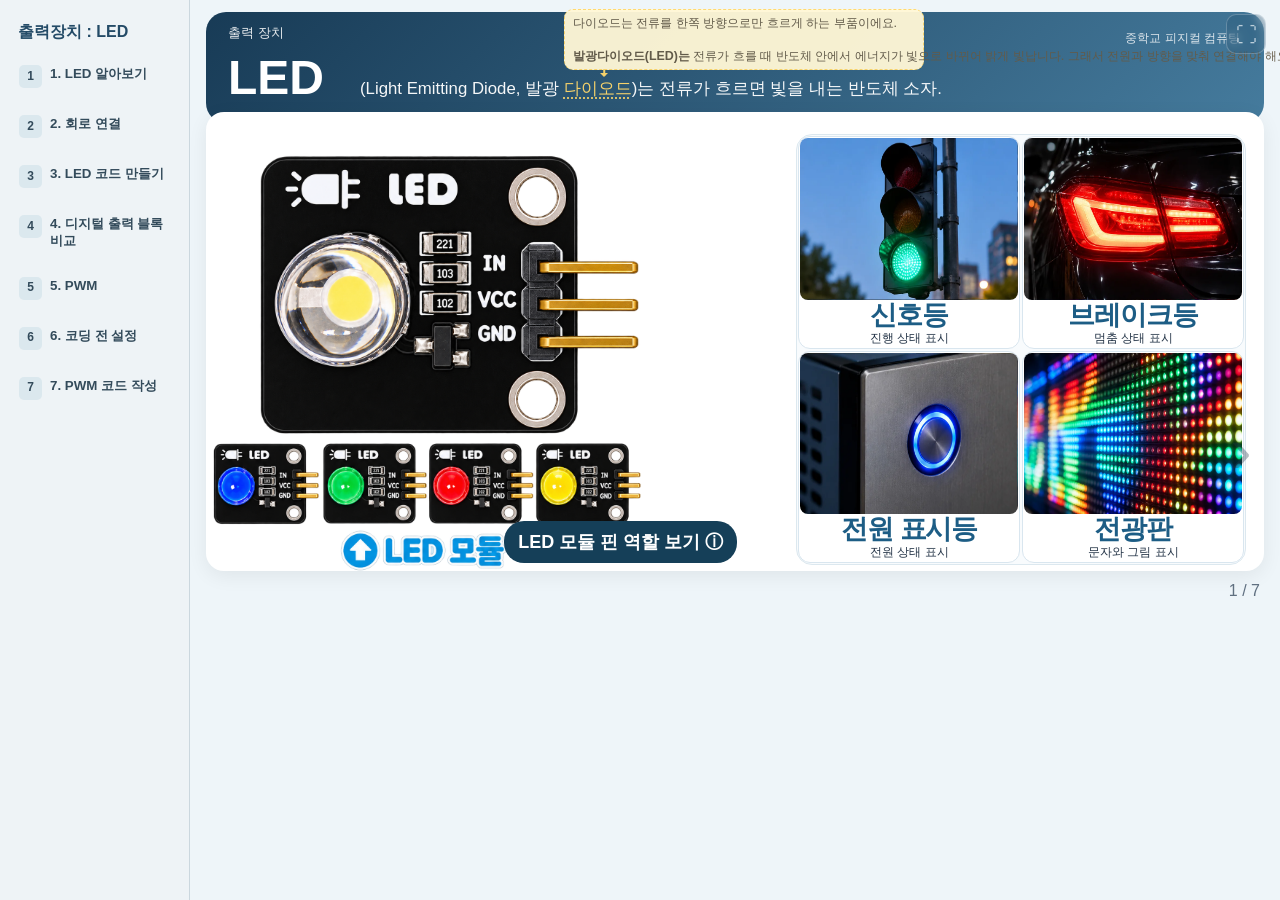
==== middle/phyCom/led/index.html @ 74ed022e "Clarify LED pin wiring and diode light principle" ====
<!doctype html>
<html lang="ko">
<head>
<meta charset="utf-8">
<meta name="viewport" content="width=device-width,initial-scale=1,viewport-fit=cover">
<title>중학교 피지컬 컴퓨팅 · LED</title>
<link rel="manifest" href="./manifest.webmanifest">
<meta name="apple-mobile-web-app-capable" content="yes">
<meta name="apple-mobile-web-app-title" content="LED 수업">
<meta name="apple-mobile-web-app-status-bar-style" content="black-translucent">
<meta name="theme-color" content="#153f58">
<link rel="stylesheet" href="../common/css/slides.css?v=20">
</head>
<body>
<div id="iosInstallTip" class="ios-install-tip" role="status" hidden><span>아이폰에서 주소창 없이 보려면 Safari의 공유 메뉴에서 <b>홈 화면에 추가</b>를 선택한 뒤, 홈 화면의 LED 수업 아이콘으로 여세요.</span><button type="button" id="iosInstallTipClose" aria-label="안내 닫기">×</button></div>
<div id="mobileOrientationHint" hidden>가로로 돌리면 더 크게 볼 수 있어요</div>
<button id="fullscreenBtn" class="fullscreen-btn" type="button" aria-label="전체화면으로 보기" title="전체화면">⛶</button>
<aside class="slide-sidebar" id="slideSidebar" aria-label="페이지 목록">
  <div class="slide-sidebar-title">출력장치 : LED</div>
  <nav id="slideSidebarList"></nav>
</aside>
<main class="wrap">
<header>
<span class="course-label">중학교 피지컬 컴퓨팅</span>
<span class="device-label">출력 장치</span>
<div class="title-row"><h1>LED</h1><span class="slide-subtitle" id="slideSubtitle"></span><div class="title-desc">(Light Emitting Diode, 발광 <span class="diode-anchor"><span class="diode-bubble">다이오드는 전류를 한쪽 방향으로만 흐르게 하는 부품이에요.<br><br><b>발광다이오드(LED)는</b> 전류가 흐를 때 반도체 안에서 에너지가 빛으로 바뀌어 밝게 빛납니다. 그래서 전원과 방향을 맞춰 연결해야 해요.</span><button type="button" class="diode-word" data-open-dialog="diodeDialog" aria-haspopup="dialog" aria-label="다이오드 확대 설명 열기">다이오드</button></span>)는 전류가 흐르면 빛을 내는 반도체 소자.</div></div>
</header>
<section class="slide active">
<div class="concept-grid">
  <div class="concept-image">
    <button type="button" class="concept-image-button" data-open-dialog="pinDialog" aria-haspopup="dialog" aria-label="LED 모듈 핀 역할 보기"><img class="module-photo" src="../assets/LED_WBGY.png" alt="흰색, 파란색, 초록색, 노란색 LED 모듈"><span class="pin-open-hint">LED 모듈 핀 역할 보기 ⓘ</span></button>
  </div>
  <div class="concept-uses">
    <div class="usage-grid">
      <div class="usage-item"><span class="usage-photo usage-photo--traffic" role="img" aria-label="초록색 신호등 사진"></span><strong>신호등</strong><span>진행 상태 표시</span></div>
      <div class="usage-item"><span class="usage-photo usage-photo--brake" role="img" aria-label="빨간 브레이크등 사진"></span><strong>브레이크등</strong><span>멈춤 상태 표시</span></div>
      <div class="usage-item"><span class="usage-photo usage-photo--power" role="img" aria-label="파란 전원 표시등 사진"></span><strong>전원 표시등</strong><span>전원 상태 표시</span></div>
      <div class="usage-item"><span class="usage-photo usage-photo--display" role="img" aria-label="LED 전광판 사진"></span><strong>전광판</strong><span>문자와 그림 표시</span></div>
    </div>
  </div>
</div>
</section>
<section class="slide non-entry-slide">
<h2 class="header-page-title">2. LED 회로 연결</h2>
<div class="circuit-demo workspace" id="workspace">
  <div id="module" class="circuit-component module-component">
    <img class="component-image" src="../assets/LED_white.png" alt="LED Module">
    <div class="pin-layer"></div>
  </div>
  <div id="board" class="circuit-component board-component">
    <img class="component-image" src="../assets/OrangeBoard.png" alt="OrangeBoard">
    <div class="pin-layer"></div>
  </div>
  <svg id="wireLayer" xmlns="http://www.w3.org/2000/svg"></svg>
  <div id="wireLabelLayer"></div>
</div>
</section>
<section class="slide entry-slide">

<div class="entry-workspace">
  <div class="entry-scene-tabs entry-code-toolbar"><button type="button" class="entry-scene-tab active">장면 1</button><button type="button" class="entry-scene-add" aria-label="장면 추가">＋</button><span class="entry-brand">entry</span><b class="entry-lesson-title">[피컴09] 출력장치-LED1</b><div class="entry-top-actions"><button type="button" class="entry-goal-btn">목표 작품</button><button type="button" class="entry-complete-btn">학습 완료</button><div class="entry-save-wrap"><button type="button" class="entry-save-btn" aria-label="저장 메뉴"><span class="entry-save-icon">▣</span><span class="entry-save-caret">⌃</span></button><div class="entry-save-menu" aria-hidden="true"><button type="button" class="entry-save-item">저장하기</button><button type="button" class="entry-save-item">내 작품으로 저장하기</button></div></div></div></div>
  <aside class="entry-tabs">
    <div class="entry-tab start-tab" data-tab="start">⚑<span>시작</span></div>
    <div class="entry-tab flow-tab" data-tab="flow">⌘<span>흐름</span></div>
    <div class="entry-tab hardware-tab" data-tab="hardware">⌁<span>하드웨어</span></div>
  </aside>
  <div class="entry-stage">
    <div class="entry-object-info">
      <span class="entrybot-thumb"><img src="../assets/entrybot.png" alt="엔트리봇"></span>
      <strong>엔트리봇</strong>
      <span class="entry-block-count">블록 <b id="entryBlockCount">0</b>개</span><span class="entry-code-page-label">LED 기본코드</span>
    </div>
    <div class="entry-program">
      <div class="entry-block start-block" data-entry-step="1"><span class="play-dot">▶</span><b>시작하기 버튼을 클릭했을 때</b></div>
      <div class="entry-block hardware-block indent-0" data-entry-step="2"><b>디지털</b><span class="field">13<span class="select-arrow">▼</span></span><b>번 핀</b><span class="field">켜기<span class="select-arrow">▼</span></span><button type="button" class="entry-run-btn" id="runPin13" aria-label="실행">▶</button></div>
      <div class="entry-block repeat-block" data-entry-step="3"><b>계속 반복하기</b><button type="button" class="entry-loop-run-btn" id="runLoop" aria-label="실행">▶</button></div>
      <div class="repeat-body basic-repeat-body" data-repeat-body>
        <div class="entry-basic-four" id="entryBasicFour">
          <div class="entry-block hardware-block indent-1" data-entry-step="4"><b>디지털</b><span class="field">3<span class="select-arrow">▼</span></span><b>번 핀</b><span class="field">켜기<span class="select-arrow">▼</span></span><button type="button" class="entry-block-run-btn" data-led-state="on" aria-label="실행">▶</button></div>
          <div class="entry-block wait-block indent-1" data-entry-step="5"><span class="number-field">0.2</span><b>초 기다리기</b></div>
          <div class="entry-block hardware-block indent-1" data-entry-step="6"><b>디지털</b><span class="field">3<span class="select-arrow">▼</span></span><b>번 핀</b><span class="field">끄기<span class="select-arrow">▼</span></span><button type="button" class="entry-block-run-btn" data-led-state="off" aria-label="실행">▶</button></div>
          <div class="entry-block wait-block indent-1" data-entry-step="7"><span class="number-field">0.2</span><b>초 기다리기</b></div>
        </div>
        <div class="entry-compare-four" id="entryCompareFour">
          <div class="entry-block hardware-block pwm-set-block" data-entry-step="8"><b>디지털</b><span class="field">3<span class="select-arrow">▼</span></span><b>번 핀을</b><span class="number-field">255</span><b>(으)로 정하기</b><button type="button" class="entry-block-run-btn" data-led-state="on" aria-label="실행">▶</button></div>
          <div class="entry-block wait-block" data-entry-step="9"><span class="number-field">0.2</span><b>초 기다리기</b></div>
          <div class="entry-block hardware-block pwm-set-block" data-entry-step="10"><b>디지털</b><span class="field">3<span class="select-arrow">▼</span></span><b>번 핀을</b><span class="number-field">0</span><b>(으)로 정하기</b><button type="button" class="entry-block-run-btn" data-led-state="off" aria-label="실행">▶</button></div>
          <div class="entry-block wait-block" data-entry-step="11"><span class="number-field">0.2</span><b>초 기다리기</b></div>
        </div>
      </div>
    </div>
    <div class="entry-guide">
      <strong id="entryGuideTitle">다음 블록을 눌러 시작하세요.</strong>
      <span id="entryGuideText">블록이 추가될 때 왼쪽에서 해당 블록의 탭이 함께 강조됩니다.</span>
    </div>
  </div>
</div>
<div class="nav entry-controls">
<button id="back" disabled>이전 블록</button>
<button id="forward">다음 블록</button>
</div>
<div class="count" id="step">0 / 11</div>
<div class="entry-final-result" id="entryFinalResult" aria-hidden="true">
  <strong>실행 결과</strong>
  <div class="final-led-module">
    <img src="../assets/LED_white.png" alt="흰색 LED 모듈">
    <span class="final-led-light" aria-hidden="true"></span>
  </div>
  <b>LED가 0.2초 간격으로 깜빡입니다.</b>
</div>
<div class="entry-result-modal" id="pin13Modal" aria-hidden="true">
  <div class="entry-result-card" role="dialog" aria-modal="true" aria-label="실행 결과">
    <button type="button" class="entry-result-close" id="pin13Close" aria-label="닫기">×</button>
    <strong>실행 결과</strong>
    <div class="pin13-board-view">
      <img src="../assets/OrangeBoard.png" alt="오렌지보드">
      <span class="pin13-led-glow" aria-hidden="true"></span>
      <span class="pin13-led-dot" aria-hidden="true"></span>
    </div>
    <p>오렌지보드의 <b>13번 핀</b>이 켜졌습니다.</p>
  </div>
</div>
<div class="entry-led-test-modal" id="entryLedTestModal" aria-hidden="true">
  <div class="entry-led-test-card" role="dialog" aria-modal="true" aria-label="LED 실행 결과">
    <strong>실행 결과</strong>
    <div class="entry-led-test-module">
      <img src="../assets/LED_white.png" alt="LED 모듈">
      <span class="entry-led-test-light" aria-hidden="true"></span>
    </div>
    <p id="entryLedTestText">LED가 켜졌습니다.</p>
  </div>
</div>
</section>
<section class="slide entry-slide entry-compare-slide">


<div class="entry-workspace">
  <div class="entry-scene-tabs entry-code-toolbar"><button type="button" class="entry-scene-tab active">장면 1</button><button type="button" class="entry-scene-add" aria-label="장면 추가">＋</button><span class="entry-brand">entry</span><b class="entry-lesson-title">[피컴09] 출력장치-LED1</b><div class="entry-top-actions"><button type="button" class="entry-goal-btn">목표 작품</button><button type="button" class="entry-complete-btn">학습 완료</button><div class="entry-save-wrap"><button type="button" class="entry-save-btn" aria-label="저장 메뉴"><span class="entry-save-icon">▣</span><span class="entry-save-caret">⌃</span></button><div class="entry-save-menu" aria-hidden="true"><button type="button" class="entry-save-item">저장하기</button><button type="button" class="entry-save-item">내 작품으로 저장하기</button></div></div></div></div>
  <aside class="entry-tabs">
    <div class="entry-tab hardware-tab active-tab" data-tab="hardware">⌁<span>하드웨어</span></div>
  </aside>
  <div class="entry-stage compare-stage">
    <div class="entry-object-info">
      <span class="entrybot-thumb"><img src="../assets/entrybot.png" alt="엔트리봇"></span>
      <strong>엔트리봇</strong><span class="entry-block-count">블록 비교</span><span class="entry-code-page-label">디지털 출력 블록 비교</span>
    </div>
    <div class="pin-block-compare">
      <div class="pin-compare-item">
        <div class="entry-block hardware-block compare-sample"><b>디지털</b><span class="field compare-pin-field">3<span class="select-arrow">▼</span></span><b>번 핀</b><span class="field">켜기<span class="select-arrow">▼</span></span></div>
        <div class="pin-dropdown digital-pins"><span>0</span><span>1</span><span>2</span><span class="selected">3</span><span>4</span><span>5</span><span>6</span><span>7</span><span>8</span><span>9</span><span>10</span><span>11</span><span>12</span><span>13</span></div>
      </div>
      <div class="pin-compare-item">
        <div class="entry-block hardware-block pwm-set-block compare-sample"><b>디지털</b><span class="field compare-pin-field">3<span class="select-arrow">▼</span></span><b>번 핀을</b><span class="number-field">255</span><b>(으)로 정하기</b></div>
        <div class="pin-dropdown pwm-pins"><span class="selected">3</span><span>5</span><span>6</span><span>9</span><span>10</span><span>11</span></div>
      </div>
    </div>
  </div>
  <div class="pwm-pin-board-popup" id="pwmPinBoardPopup" aria-hidden="true">
    <div class="pwm-pin-board-card">
      <strong>PWM 사용 가능 핀</strong>
      <div class="pwm-pin-board-image">
        <img src="../assets/OrangeBoard.png" alt="오렌지보드 PWM 핀">
        <span class="pwm-tilde-mark m3" data-pwm-pin="3">~3</span><span class="pwm-tilde-mark m5" data-pwm-pin="5">~5</span><span class="pwm-tilde-mark m6" data-pwm-pin="6">~6</span>
        <span class="pwm-tilde-mark m9" data-pwm-pin="9">~9</span><span class="pwm-tilde-mark m10" data-pwm-pin="10">~10</span><span class="pwm-tilde-mark m11" data-pwm-pin="11">~11</span>
      </div>
      <p><b>3, 5, 6, 9, 10, 11</b>번 핀 옆에는 <b>~</b> 표시가 있습니다.</p>
    </div>
  </div>
</div>
</section>
<section class="slide pwm-slide non-entry-slide">
<h2 class="header-page-title">5. 한 걸음 더: 깜빡임의 마술, PWM</h2>
<div class="pwm-intro pwm-intro-lines"><div><b>PWM</b> : <mark>디지털 신호</mark>를 아주 빠르게 켰다 껐다 하면서 <b>켜져 있는 시간의 비율</b>을 조절하는 방법.</div><div>PWM 기능을 지원하는 디지털 핀은 ON/OFF 시간을 조절하여 <mark>아날로그 출력과 비슷한 효과</mark>를 만들 수 있다.</div></div>
<div class="pwm-demo">
  <div class="pwm-visual">
    <div class="pwm-status"><span class="entry-value-label">엔트리 설정값</span><strong class="entry-value-text" id="pwmEntryValue">0</strong><span class="pwm-map-arrow">→</span><span class="duty-label">켜져 있는 시간</span><strong class="duty-value-text" id="pwmDuty">0%</strong></div>
    <svg id="pwmGraph" class="pwm-graph" viewBox="0 0 760 300" aria-label="PWM 파형 그래프">
      <line x1="58" y1="28" x2="58" y2="260" class="axis"/><line x1="58" y1="260" x2="735" y2="260" class="axis"/>
      <text x="12" y="68">5V</text><text x="14" y="264">0V</text>
      <g class="pwm-grid"></g><path id="pwmWave" class="pwm-wave" d=""/>
    </svg>
    <div class="pwm-ratio" id="pwmRatio">켜는 시간 1 : 끄는 시간 3</div>
  </div>
  <div class="pwm-lamp-panel">
    <div class="pwm-bulb-wrap"><div id="pwmGlow" class="pwm-glow"></div><div id="pwmBulb" class="pwm-bulb">💡</div></div>
    <strong id="pwmBrightness">밝기 0%</strong>
    <span>빠른 깜빡임이 평균 밝기로 느껴져요.</span>
  </div>
</div>
<div class="pwm-controls">
  <button type="button" data-duty="0"><b class="entry-value-text">0</b><i>→</i><span class="duty-value-text">0%</span></button><button type="button" data-duty="25"><b class="entry-value-text">64</b><i>→</i><span class="duty-value-text">25%</span></button><button type="button" data-duty="50"><b class="entry-value-text">128</b><i>→</i><span class="duty-value-text">50%</span></button><button type="button" data-duty="75"><b class="entry-value-text">191</b><i>→</i><span class="duty-value-text">75%</span></button><button type="button" data-duty="100"><b class="entry-value-text">255</b><i>→</i><span class="duty-value-text">100%</span></button>
  <button type="button" id="pwmPlay">▶ 자동 재생</button>
</div>
<div class="pwm-note">엔트리 설정값 0~255가 PWM의 켜져 있는 시간 0~100%에 대응합니다. ← / → 키로 단계별로 확인해 보세요.</div>
</section>
<section class="slide entry-slide entry-scene-slide entry-setup-slide" aria-label="6. PWM 코딩 전 설정">
<div class="entry-workspace">
<div class="entry-scene-tabs entry-code-toolbar">
<button type="button" class="entry-scene-tab active" data-scene="1">장면 1</button>
<button type="button" class="entry-scene-tab" data-scene="2" hidden>장면 2 <span aria-hidden="true">×</span></button>
<button type="button" class="entry-scene-add" id="sceneAdd" aria-label="장면 추가">＋</button>
<span class="entry-brand">entry</span><b class="entry-lesson-title">[피컴09] 출력장치-LED1</b>
<div class="entry-top-actions"><button type="button" class="entry-goal-btn">목표 작품</button><button type="button" class="entry-complete-btn">학습 완료</button></div></div>
<div class="entry-setup-layout">
  <div class="entry-setup-left">
    <div class="entry-setup-stage">
      <div class="entry-setup-stage-bar">◷ <span>X: -68.6, Y: -4.2</span><span>▦　⛶</span></div>
      <div class="entry-setup-canvas"><div class="entry-stage-variable" id="stageVariable" hidden><span id="stageVariableName">LED밝기</span><b id="stageVariableValue">0</b><input id="stageVariableSlider" type="range" min="0" max="255" value="0" aria-label="LED밝기 값" hidden></div><img class="entry-setup-bot" src="../assets/entrybot.png" alt="엔트리봇"><div class="entry-setup-led yellow" aria-label="추가한 노란LED 오브젝트"><svg class="entry-led-icon" viewBox="0 0 86 100" aria-hidden="true"><g fill="none" stroke="currentColor" stroke-width="3" stroke-linecap="round"><path d="M43 4v8M15 17l7 7M71 17l-7 7M5 47h8M73 47h8M12 28l7 4M74 28l-7 4"/></g><path d="M26 71V43a17 17 0 0 1 34 0v28Z" fill="currentColor" opacity=".84"/><path d="M31 66V43a12 12 0 0 1 21-8" fill="none" stroke="#fff" stroke-width="4" opacity=".78"/><path d="M24 70Q43 80 62 70v10Q43 90 24 80Z" fill="currentColor"/><path d="M23 79Q43 89 63 79v7Q43 96 23 86Z" fill="currentColor" opacity=".72"/></svg><span class="entry-selection-handles" aria-hidden="true"></span></div></div>
    </div>
    <div class="entry-setup-actions"><button type="button" id="openObjectChooser">＋ 오브젝트 추가하기</button><button type="button" class="entry-setup-run">▶ 시작하기</button></div>
    <div class="entry-setup-objects"><span>오브젝트</span><div class="entry-setup-object entry-setup-bot-object"><img src="../assets/entrybot.png" alt="">엔트리봇</div><div class="entry-setup-object added-led yellow"><span class="entry-object-icon"><svg class="entry-led-icon" viewBox="0 0 86 100" aria-hidden="true"><g fill="none" stroke="currentColor" stroke-width="3" stroke-linecap="round"><path d="M43 4v8M15 17l7 7M71 17l-7 7M5 47h8M73 47h8M12 28l7 4M74 28l-7 4"/></g><path d="M26 71V43a17 17 0 0 1 34 0v28Z" fill="currentColor" opacity=".84"/><path d="M31 66V43a12 12 0 0 1 21-8" fill="none" stroke="#fff" stroke-width="4" opacity=".78"/><path d="M24 70Q43 80 62 70v10Q43 90 24 80Z" fill="currentColor"/><path d="M23 79Q43 89 63 79v7Q43 96 23 86Z" fill="currentColor" opacity=".72"/></svg></span><input id="addedLedLabel" aria-label="오브젝트 이름" value="노란LED"></div>
      <div class="entry-led-property" id="ledProperty" hidden><div class="entry-property-head"><b id="propertyLedName">노란LED</b><span>⌃　×</span></div><div class="entry-property-grid"><label><input aria-label="X 위치" value="0.0"> X</label><label><input aria-label="Y 위치" value="0.0"> Y</label><label><input aria-label="크기" value="100.0"> % 크기</label><label><input aria-label="방향" value="90.0"> ° 방향</label></div></div>
    </div>
  </div>
  <div class="entry-setup-right">
    <div class="entry-setup-tabs"><span>블록</span><span>모양</span><span>소리</span><span class="active">속성</span></div>
    <div class="entry-setup-property"><div class="entry-setup-categories"><span>전체</span><button type="button" class="setup-variable-tab" id="selectVariableTab">? 변수</button><span>⚑ 신호</span><span>▤ 리스트</span><span>⚒ 함수</span></div>
      <button type="button" id="openVariableChooser">변수 추가하기</button>
      <div class="entry-variable-folder" id="variableFolder">모든 오브젝트에서 사용하는 변수 (<b id="variableCount">0</b>) <span>▱</span></div>
      <div class="entry-variable-form" id="variableChooser" hidden><label>변수 이름<input id="variableName" type="text" value="LED밝기" maxlength="20" aria-label="변수 이름"></label><div class="entry-variable-scope">모든 오브젝트에서 사용</div><label><input type="radio" name="variableScope" checked> 일반 변수로 사용 (작품에 저장)</label><label><input type="radio" name="variableScope"> 공유 변수로 사용</label><div class="entry-variable-form-actions"><button type="button" data-setup-close>취소</button><button type="button" id="confirmVariable">변수 추가</button></div></div>
      <div class="entry-setup-variable" id="setupVariable" hidden><div class="entry-variable-header"><input id="variablePropertyName" aria-label="변수 이름" value="LED밝기"></div><div class="entry-variable-settings"><b>변수 속성</b><label>변수 기본값<input id="variableDefault" aria-label="변수 기본값" value="0"></label><label class="entry-slider-toggle"><input id="enableVariableSlider" type="checkbox"> 슬라이드</label><div class="entry-variable-range" id="variableRange" hidden><input id="variableMin" aria-label="슬라이드 최소값" value="0"> ~ <input id="variableMax" aria-label="슬라이드 최대값" value="100"></div></div></div>
    </div>
  </div>
  
  
  
  
  
</div>
<div class="setup-number n1">1</div><div class="setup-number n2">2</div><div class="setup-number n3">3</div><div class="setup-number n4">4</div><div class="setup-number n5">5</div><div class="setup-number n6">6</div><div class="setup-number n7">7</div><div class="setup-number n8">8</div><div class="led-search-tip">LED는 대문자로 입력하세요</div><div class="entry-setup-caption" id="sceneGuide">장면 1 옆의 +를 눌러 새 장면을 만듭니다.</div>
<div class="entry-setup-dialog" id="objectChooser" role="dialog" aria-label="오브젝트 추가하기" hidden>
  <div class="entry-object-window"><div class="entry-object-head"><button type="button" data-setup-close aria-label="닫기">×</button><b>오브젝트 추가하기</b><button type="button" id="confirmObject">추가하기</button></div>
  <div class="entry-object-toolbar"><span class="active">오브젝트 선택</span><span>파일 올리기</span><span>새로 그리기</span><span>글상자</span><label><input id="objectSearch" type="search" placeholder="오브젝트 검색" aria-label="오브젝트 검색" autocomplete="off"><span>⌕</span></label></div>
  <div class="entry-object-content"><nav class="entry-object-categories"><b>엔트리봇</b><span>유엔보</span><span>사람</span><span>동물</span></nav>
  <div class="entry-object-results"><div class="entry-result-tabs">전체　 레벨　 이모티콘　 예전</div><div class="entry-led-options" id="ledOptions"><button type="button" class="entry-result yellow" data-led-option="4"><svg class="entry-led-icon" viewBox="0 0 86 100" aria-hidden="true"><g fill="none" stroke="currentColor" stroke-width="3" stroke-linecap="round"><path d="M43 4v8M15 17l7 7M71 17l-7 7M5 47h8M73 47h8M12 28l7 4M74 28l-7 4"/></g><path d="M26 71V43a17 17 0 0 1 34 0v28Z" fill="currentColor" opacity=".84"/><path d="M31 66V43a12 12 0 0 1 21-8" fill="none" stroke="#fff" stroke-width="4" opacity=".78"/><path d="M24 70Q43 80 62 70v10Q43 90 24 80Z" fill="currentColor"/><path d="M23 79Q43 89 63 79v7Q43 96 23 86Z" fill="currentColor" opacity=".72"/></svg><span>노란LED</span></button><button type="button" class="entry-result red" data-led-option="3"><svg class="entry-led-icon" viewBox="0 0 86 100" aria-hidden="true"><g fill="none" stroke="currentColor" stroke-width="3" stroke-linecap="round"><path d="M43 4v8M15 17l7 7M71 17l-7 7M5 47h8M73 47h8M12 28l7 4M74 28l-7 4"/></g><path d="M26 71V43a17 17 0 0 1 34 0v28Z" fill="currentColor" opacity=".84"/><path d="M31 66V43a12 12 0 0 1 21-8" fill="none" stroke="#fff" stroke-width="4" opacity=".78"/><path d="M24 70Q43 80 62 70v10Q43 90 24 80Z" fill="currentColor"/><path d="M23 79Q43 89 63 79v7Q43 96 23 86Z" fill="currentColor" opacity=".72"/></svg><span>빨간LED</span></button><button type="button" class="entry-result green" data-led-option="2"><svg class="entry-led-icon" viewBox="0 0 86 100" aria-hidden="true"><g fill="none" stroke="currentColor" stroke-width="3" stroke-linecap="round"><path d="M43 4v8M15 17l7 7M71 17l-7 7M5 47h8M73 47h8M12 28l7 4M74 28l-7 4"/></g><path d="M26 71V43a17 17 0 0 1 34 0v28Z" fill="currentColor" opacity=".84"/><path d="M31 66V43a12 12 0 0 1 21-8" fill="none" stroke="#fff" stroke-width="4" opacity=".78"/><path d="M24 70Q43 80 62 70v10Q43 90 24 80Z" fill="currentColor"/><path d="M23 79Q43 89 63 79v7Q43 96 23 86Z" fill="currentColor" opacity=".72"/></svg><span>초록LED</span></button><button type="button" class="entry-result blue" data-led-option="1"><svg class="entry-led-icon" viewBox="0 0 86 100" aria-hidden="true"><g fill="none" stroke="currentColor" stroke-width="3" stroke-linecap="round"><path d="M43 4v8M15 17l7 7M71 17l-7 7M5 47h8M73 47h8M12 28l7 4M74 28l-7 4"/></g><path d="M26 71V43a17 17 0 0 1 34 0v28Z" fill="currentColor" opacity=".84"/><path d="M31 66V43a12 12 0 0 1 21-8" fill="none" stroke="#fff" stroke-width="4" opacity=".78"/><path d="M24 70Q43 80 62 70v10Q43 90 24 80Z" fill="currentColor"/><path d="M23 79Q43 89 63 79v7Q43 96 23 86Z" fill="currentColor" opacity=".72"/></svg><span>파란LED</span></button></div></div>
  <aside class="entry-selected-list"><b>전체(<span id="objectSelectedCount">0</span>)</b><div id="objectSelectedPreview" hidden><svg class="entry-led-icon" viewBox="0 0 86 100" aria-hidden="true"><g fill="none" stroke="currentColor" stroke-width="3" stroke-linecap="round"><path d="M43 4v8M15 17l7 7M71 17l-7 7M5 47h8M73 47h8M12 28l7 4M74 28l-7 4"/></g><path d="M26 71V43a17 17 0 0 1 34 0v28Z" fill="currentColor" opacity=".84"/><path d="M31 66V43a12 12 0 0 1 21-8" fill="none" stroke="#fff" stroke-width="4" opacity=".78"/><path d="M24 70Q43 80 62 70v10Q43 90 24 80Z" fill="currentColor"/><path d="M23 79Q43 89 63 79v7Q43 96 23 86Z" fill="currentColor" opacity=".72"/></svg><span id="objectSelectedName">노란LED</span></div></aside></div></div>
</div>
</div>
</section>
<section class="slide entry-slide entry-code-slide" aria-label="7. PWM 코드 작성">
<div class="entry-workspace">
<div class="entry-scene-tabs entry-code-toolbar"><button type="button" class="entry-scene-tab">장면 1</button><button type="button" class="entry-scene-tab active">장면 2</button><span class="entry-brand">entry</span><b class="entry-lesson-title">[피컴09] 출력장치-LED1</b></div>
<aside class="entry-tabs"><div class="entry-tab start-tab">⚑<span>시작</span></div><div class="entry-tab flow-tab">⌘<span>흐름</span></div><div class="entry-tab hardware-tab">⌁<span>하드웨어</span></div></aside>
<div class="entry-stage"><div class="entry-object-info"><span class="entrybot-thumb"><span class="entry-code-led-thumb"></span></span><strong>LED</strong><span class="entry-block-count">블록 <b>0</b>개</span><span class="entry-code-page-label">변수: <b id="codeVariableName">밝기</b></span></div><div class="entry-program" aria-label="PWM 코드 작업 영역"></div><div class="entry-guide"><strong>PWM 코드를 작성할 준비가 되었습니다.</strong><span>장면 2와 LED 오브젝트, 변수를 확인하세요.</span></div></div>
</div>
</section>
<div class="slide-nav">
<button id="prev" disabled aria-label="이전 슬라이드">‹</button>
<button id="next" aria-label="다음 슬라이드">›</button>
</div>
<div class="count" id="slides">1 / 7</div>
</main>
<nav class="mobile-nav" aria-label="모바일 페이지 이동">
<button id="mobilePrev" type="button" disabled aria-label="이전 슬라이드">‹</button>
<button id="mobileNext" type="button" aria-label="다음 슬라이드">›</button>
</nav>
<dialog id="diodeDialog" class="lesson-dialog" aria-labelledby="diodeDialogTitle">
  <div class="lesson-dialog-card">
    <button class="lesson-dialog-close" type="button" data-close-dialog aria-label="다이오드 설명 닫기">×</button>
    <h2 id="diodeDialogTitle">LED 속 다이오드 확대 보기</h2>
    <div class="lesson-dialog-content">
      <img class="diode-macro-image" src="../assets/led-diode-macro.webp" alt="투명한 일반 LED를 확대해 나타낸 이미지. 투명한 둥근 몸체 안에 발광 부분과 두 금속 다리가 보인다.">
      <div class="lesson-dialog-text">
        <p>다이오드는 전류가 <strong>한쪽 방향으로 흐르도록</strong> 하는 반도체 소자입니다.</p>
        <p>LED는 전류가 흐를 때 <strong>빛을 내는 다이오드</strong>입니다.</p>
        <small>확대 이미지는 일반 LED의 예시입니다. 수업에서 연결할 장치는 LED 모듈입니다.</small>
      </div>
    </div>
  </div>
</dialog>
<dialog id="pinDialog" class="lesson-dialog" aria-labelledby="pinDialogTitle">
  <div class="lesson-dialog-card">
    <button class="lesson-dialog-close" type="button" data-close-dialog aria-label="핀 역할 설명 닫기">×</button>
    <h2 id="pinDialogTitle">LED 모듈의 핀 역할</h2>
    <div class="lesson-dialog-content">
      <img class="pin-module-image" src="../assets/LED_white.png" alt="IN, VCC, GND가 표시된 수업용 LED 모듈 사진">
      <div class="lesson-dialog-text pin-role-list">
        <p><strong>IN → D0~D13 중 하나</strong><span>디지털 신호를 받는 입력 핀입니다. 이번 수업에서는 여러 디지털 핀 중 <b>D3</b>에 연결해 켜기·끄기를 제어합니다.</span></p>
        <p><strong>VCC → 5V</strong><span>전원을 공급받는 +극 핀입니다. 보드의 <b>5V</b> 또는 <b>3.3V</b>에 연결할 수 있으며, 이번 수업에서는 <b>5V</b>에 연결합니다.</span></p>
        <p><strong>GND → GND</strong><span>전원의 −극(기준 전압) 핀입니다. 보드의 <b>GND</b>에 연결해 전류가 돌아가는 길을 만듭니다.</span></p>
      </div>
    </div>
  </div>
</dialog>
<script src="../common/js/circuit.js?v=4"></script>
<script src="../common/js/entry.js"></script>
<script src="../common/js/pwm.js?v=2"></script>
<script src="../common/js/slides.js?v=15"></script>
</body>
</html>
---- middle/phyCom/common/css/slides.css ----
* {
  box-sizing:border-box}
body {
  margin:0;
  font-family:Arial,"Noto Sans KR",sans-serif;
  background:#eef5f9;
  color:#243447}
.wrap {
  max-width:1000px;
  margin:auto;
  padding:28px 16px 50px}
header{position:relative;padding:22px 28px;color:#fff;background:linear-gradient(135deg,#183b56,#457b9d);border-radius:20px}
.course-label{position:absolute;top:18px;right:24px;font-size:.78rem;opacity:.82}
.fullscreen-btn{position:fixed;top:14px;right:14px;z-index:30;width:40px;height:40px;border:1px solid rgba(255,255,255,.35);border-radius:10px;background:rgba(24,59,86,.28);color:#fff;font-size:21px;line-height:1;cursor:pointer;backdrop-filter:blur(5px);opacity:.65}
.fullscreen-btn:hover{opacity:1}

:fullscreen .wrap{max-width:none;width:100vw;min-height:100vh;padding:18px 70px 24px}
:fullscreen header{margin:0}
:fullscreen .slide{min-height:calc(100vh - 190px)}
:fullscreen .fullscreen-btn{top:12px;right:12px}
@media(max-width:650px){.fullscreen-btn{width:36px;height:36px;font-size:18px}}
.device-label{display:block;margin-bottom:2px;font-size:.82rem;opacity:.9}
.title-row{display:flex;align-items:baseline;gap:18px;flex-wrap:wrap}
h1{margin:6px 0;font-size:clamp(2rem,5vw,3rem)}
.title-desc{position:relative;font-size:clamp(.88rem,1.5vw,1.05rem);font-weight:500;opacity:.96;line-height:1.45}
.title-desc .diode-word{color:#ffd86b}
h2 {
  color:#1d5d85}
.slide {
  display:none;
  margin-top:22px;
  padding:30px;
  min-height:500px;
  background:#fff;
  border-radius:18px;
  box-shadow:0 5px 20px #0001}
.slide.active {
  display:block}
.lead {
  padding:18px;
  background:#fff3c4;
  border-left:6px solid #f28c28;
  border-radius:10px;
  font-size:1.2rem;
  font-weight:bold}
.cards {
  display:grid;
  grid-template-columns:repeat(auto-fit,minmax(200px,1fr));
  gap:14px;
  margin-top:22px}
.card {
  padding:18px;
  background:#eaf5ff;
  border-radius:12px}
.card h3 {
  margin-top:0;
  color:#28709f}
.device-intro {
  margin-top:22px;
  padding:20px;
  background:#fffaf0;
  border:1px solid #f0d58a;
  border-radius:14px}
.device-intro h3 {
  margin-top:0;
  color:#9a5a00}
.definition {
  margin-top:18px;
  padding:18px;
  background:#f4f9ff;
  border-radius:14px}
.definition p {
  margin:8px 0;
  line-height:1.65}
.examples {
  margin-top:18px;
  display:grid;
  grid-template-columns:repeat(auto-fit,minmax(180px,1fr));
  gap:12px}
.example {
  padding:15px;
  border:1px solid #d9e6ef;
  border-radius:12px;
  background:#fff}
.example strong {
  display:block;
  color:#1d5d85;
  margin-bottom:6px}
.flow {
  display:flex;
  justify-content:center;
  align-items:center;
  gap:12px;
  flex-wrap:wrap;
  margin:35px 0}
.flow div {
  padding:16px 20px;
  border:3px solid #72a9cf;
  border-radius:13px;
  background:#eef8ff;
  font-weight:bold}
.flow b {
  font-size:2rem;
  color:#f28c28}
.circuit-demo{position:relative;height:390px;margin-top:8px;overflow:hidden;background:linear-gradient(#f2f5f7 1px,transparent 1px),linear-gradient(90deg,#f2f5f7 1px,transparent 1px);background-size:20px 20px;border-radius:14px}
.circuit-demo .circuit-component{position:absolute;user-select:none;z-index:2}
.circuit-demo .component-image{display:block;width:100%;height:100%;object-fit:contain;pointer-events:none;-webkit-user-drag:none}
.circuit-demo .pin-layer{position:absolute;inset:0;pointer-events:none}
.circuit-demo .module-component{left:3%;top:30%;width:18vw;max-width:300px;max-height:45vh}
.circuit-demo .board-component{left:35%;top:12%;width:60%}
.circuit-demo .pin{position:absolute;width:1px;height:1px;transform:translate(-50%,-50%);pointer-events:none;opacity:0}
#wireLayer{position:absolute;inset:0;width:100%;height:100%;z-index:5;pointer-events:none}
#wireLayer .wire{fill:none;stroke-width:calc(5px * var(--circuit-scale,1));stroke-linecap:round;stroke-linejoin:round}
#wireLabelLayer{position:absolute;inset:0;pointer-events:none;z-index:15}
.wire-label{position:absolute;transform:translate(-50%,-50%);padding:calc(10px * var(--circuit-scale,1)) calc(16px * var(--circuit-scale,1));border-radius:calc(9px * var(--circuit-scale,1));font-size:calc(18px * var(--circuit-scale,1));font-weight:700;line-height:1;white-space:nowrap;pointer-events:none;box-shadow:0 2px 6px rgba(0,0,0,.30)}
:fullscreen .circuit-demo{height:calc(100vh - 245px);min-height:430px}
.pins {
  width:100%;
  border-collapse:collapse;
  margin-top:20px}
.pins th,.pins td {
  padding:12px;
  border-bottom:1px solid #dce6ed;
  text-align:left}
.pins th {
  background:#457b9d;
  color:white}
.circuit {
  position:relative;
  height:240px;
  margin:24px 0;
  border:2px dashed #a7c7dc;
  border-radius:16px;
  background:#f8fcff}
.board,.module {
  position:absolute;
  top:85px;
  padding:20px 10px;
  border-radius:12px;
  color:#fff;
  text-align:center;
  font-weight:bold}
.board {
  left:8%;
  width:200px;
  background:#277da1}
.module {
  right:8%;
  width:170px;
  background:#f28c28}
.wire {
  position:absolute;
  left:28%;
  top:110px;
  width:44%;
  height:5px;
  background:#f28c28;
  transform-origin:left;
  animation:draw 1.3s both}
.wire:nth-of-type(2) {
  top:130px;
  background:#d93838;
  animation-delay:.5s}
.wire:nth-of-type(3) {
  top:150px;
  background:#333;
  animation-delay:1s}
@keyframes draw {
  from {
  transform:scaleX(0)}
to {
  transform:scaleX(1)}
}
.code {
  display:grid;
  grid-template-columns:1fr 1fr;
  gap:18px}
.blocks,.explain {
  padding:18px;
  border-radius:12px}
.blocks {
  background:#f5f6fa}
.explain {
  background:#fff8e8}
.block {
  display:none;
  padding:12px 18px;
  margin:8px 0;
  width:max-content;
  color:#fff;
  font-weight:bold}
.block.show {
  display:block}
.start {
  background:#f3a12f;
  border-radius:15px 15px 5px 5px}
.event {
  background:#d65a9c}
.wait {
  background:#249e9e}
.action {
  background:#42a447}
.video {
  margin-top:18px;
  padding:22px;
  text-align:center;
  border:2px dashed #b9c4cc;
  border-radius:10px;
  color:#68737d}
.nav {
  text-align:center;
  margin-top:20px}
.nav button{padding:11px 18px;margin:3px;border:0;border-radius:8px;background:#457b9d;color:#fff;cursor:pointer}
.nav button:disabled{opacity:.4}
.slide-nav{position:fixed;inset:0;pointer-events:none;z-index:15}
.slide-nav button{position:absolute;top:50%;transform:translateY(-50%);width:54px;height:90px;padding:0;border:0;background:transparent;color:rgba(36,52,71,.34);font-size:64px;font-family:Arial,sans-serif;font-weight:200;line-height:1;cursor:pointer;pointer-events:auto;transition:color .15s,transform .15s}
.slide-nav button:hover{color:rgba(36,52,71,.68);transform:translateY(-50%) scale(1.08)}
.slide-nav button:disabled{opacity:.08;cursor:default}
#prev{left:12px}
#next{right:12px}
.count {
  text-align:center;
  color:#607080;
  margin-top:8px}
@media(max-width:650px) {
  .code {
  grid-template-columns:1fr}
.circuit {
  height:320px}
.board {
  top:35px;
  left:4%}
.module {
  top:210px;
  right:4%}
.wire {
  left:35%;
  width:28%;
  top:125px;
  transform:rotate(38deg)}
.wire:nth-of-type(2) {
  top:140px}
.wire:nth-of-type(3) {
  top:155px}
}
.led-name {
  color:#e63946;
  font-weight:800;
}
.concept-grid{display:grid;grid-template-columns:46% 54%;gap:22px;align-items:start;margin-top:8px}
.concept-image{min-width:0}
.diode-anchor{position:relative;display:inline-block}
.diode-bubble{position:absolute;left:0;bottom:calc(100% + 7px);transform:none;display:block;width:max-content;max-width:360px;padding:5px 8px;color:#655b70;background:#faf8fc;border:1.5px dashed #c9bdd5;border-radius:9px;font-size:.78rem;font-weight:500;line-height:1.3;white-space:nowrap;z-index:5}
.diode-bubble::before{content:"";position:absolute;left:3.15em;top:100%;width:1.5px;height:7px;background:#d8c7e6;transform:translateX(-50%)}
.diode-bubble::after{content:"";position:absolute;left:3.15em;top:calc(100% + 4px);border:4px solid transparent;border-top-color:#d8c7e6;transform:translateX(-50%)}
.usage-grid{display:grid;grid-template-columns:repeat(2,1fr);gap:10px;padding:12px;background:#f8fbfd;border:1px solid #dce8ef;border-radius:16px}
.usage-item {
  padding:10px;
  border:1px solid #d9e6ef;
  border-radius:12px;
  background:#fff;
  text-align:center;
}
.usage-item svg {
  width:100%;
  height:68px;
  display:block;
  margin:auto;
}
.usage-item strong {
  display:block;
  margin-top:5px;
  color:#1d5d85;
  font-size:.95rem;
}
.usage-item span {
  display:block;
  margin-top:3px;
  font-size:.78rem;
  line-height:1.35;
}
@media(max-width:650px) {
  .usage-grid {
    grid-template-columns:repeat(2,1fr);
  }
}
.module-photo{display:block;width:100%;height:330px;object-fit:contain;object-position:left top;margin:0}
@media(max-width:760px){.concept-grid{grid-template-columns:1fr}.diode-bubble{white-space:normal;width:240px}}
.diode-word {
  color:#6a4c93;
  font-weight:800;
}
.edit-panel {
  position:fixed;
  z-index:20;
  top:12px;
  right:12px;
  width:min(330px,calc(100vw - 24px));
  max-height:calc(100vh - 24px);
  overflow:auto;
  padding:16px;
  color:#243447;
  background:#fff;
  border:2px solid #457b9d;
  border-radius:14px;
  box-shadow:0 8px 28px #0003;
  font-size:.9rem;
}
.edit-panel h3 {
  margin:0 0 8px;
  color:#1d5d85;
}
.edit-panel label {
  display:block;
  margin:10px 0 4px;
  font-weight:bold;
}
.edit-panel input[type="color"],
.edit-panel input[type="range"] {
  width:100%;
}
.edit-panel .edit-actions {
  display:flex;
  flex-wrap:wrap;
  gap:6px;
  margin-top:12px;
}
.edit-panel button {
  padding:8px 10px;
  border:0;
  border-radius:7px;
  color:#fff;
  background:#457b9d;
  cursor:pointer;
}
.edit-panel .hint {
  margin:8px 0 0;
  color:#607080;
  font-size:.78rem;
  line-height:1.4;
}


/* Responsive lesson layout */
.wrap{width:min(100%,calc(100vh * 16 / 9));max-width:none}
.slide.active{height:min(70vh,calc((100vw - 32px) * 9 / 16));min-height:500px}
:fullscreen .wrap{width:min(100vw,calc(100vh * 16 / 9));height:100vh;padding:1.8vh 3.5vw 2vh}
:fullscreen header{height:15vh;padding:2.2vh 2.8vw}
:fullscreen .slide.active{height:81vh;min-height:0;margin-top:2vh;padding:2.5vh 2.5vw}

/* Slide 1 */
.slide:first-of-type.active .concept-grid{height:100%;grid-template-columns:52% 48%;gap:2px;align-items:stretch}
.slide:first-of-type.active .concept-image{display:flex;align-items:center;justify-content:flex-start;min-height:0}
.slide:first-of-type.active .module-photo{width:100%;height:100%;max-height:none;object-fit:contain;object-position:left center;transform:translateX(-5%) scale(1.08);transform-origin:left center}
.slide:first-of-type.active .concept-uses{height:100%;min-height:0;display:flex;align-items:stretch;justify-content:flex-end}
.slide:first-of-type.active .usage-grid{width:92%;height:100%;padding:1px;gap:2px;align-self:stretch}
.slide:first-of-type.active .usage-item{padding:1px;min-height:0;display:flex;flex-direction:column;justify-content:center}
.slide:first-of-type.active .usage-item svg{width:100%;height:calc(100% - 2.35rem);min-height:110px;max-height:none;margin:0 auto}
.slide:first-of-type.active .usage-item strong,.slide:first-of-type.active .usage-item span{margin-top:1px}
:fullscreen .slide:first-of-type.active .module-photo{transform:translateX(-6%) scale(1.12)}
:fullscreen .slide:first-of-type.active .usage-item svg{min-height:0}

/* Slide 2: scale the complete circuit as one fixed-ratio composition. */
#workspace.circuit-demo{width:100%;height:auto;aspect-ratio:724/390;max-height:100%;margin:8px auto 0}
:fullscreen #workspace.circuit-demo{width:auto;height:calc(100% - 3.2rem);max-width:100%;max-height:calc(100% - 3.2rem);aspect-ratio:724/390;margin:1vh auto 0}

/* Entry step-by-step lesson */
.entry-slide{position:relative}
.entry-workspace{height:calc(100% - 95px);min-height:430px;display:grid;grid-template-columns:96px 1fr;border:1px solid #cfe1ee;border-radius:14px;overflow:hidden;background:#f7fcff}
.entry-tabs{background:#edf7fb;border-right:1px solid #c7dde9;display:flex;flex-direction:column}
.entry-tab{height:86px;display:flex;flex-direction:column;align-items:center;justify-content:center;gap:4px;border-bottom:1px solid #c7dde9;font-size:22px;font-weight:800;color:#44525c;transition:.2s}
.entry-tab span{font-size:16px}.entry-tab.start-tab.active-tab{color:#fff}.entry-tab.hardware-tab.active-tab{color:#fff}.entry-tab.flow-tab.active-tab{color:#fff}
.entry-stage{position:relative;padding:28px 34px;background-image:radial-gradient(#c9e7f4 1.1px,transparent 1.1px);background-size:10px 10px;overflow:hidden}
.entry-program{width:min(660px,72%);position:relative}
.entry-block{display:none;min-height:58px;align-items:center;gap:13px;padding:8px 20px;color:#fff;font-size:23px;font-weight:800;border-radius:0 28px 28px 0;box-shadow:inset 0 -3px rgba(0,0,0,.12);margin-bottom:5px;animation:entryIn .28s ease-out}.start-block{background:#00b52b;border-radius:30px;min-height:64px}.hardware-block{background:#00aaa8}.repeat-block,.wait-block{background:#20b5dd}.repeat-block{width:58%;border-radius:0 28px 28px 0}.repeat-body{margin-left:30px;border-left:12px solid #20b5dd;padding-left:0}.repeat-body .entry-block{margin-left:0}
.play-dot{width:48px;height:48px;border-radius:50%;background:#fff;color:#00b52b;display:inline-flex;align-items:center;justify-content:center;font-size:25px}
.field{background:#008f94;border:2px solid rgba(0,0,0,.12);border-radius:22px;padding:6px 16px}.number-field{background:#ffbd2e;color:#111;border:2px solid #f28c00;border-radius:22px;padding:6px 13px}
.entry-guide{position:absolute;right:3%;top:32px;width:25%;background:#fff;border:1px solid #cfe1ee;border-radius:14px;padding:18px;box-shadow:0 3px 12px rgba(0,0,0,.08)}.entry-guide strong{display:block;color:#17628c;font-size:18px;margin-bottom:7px}.entry-guide span{font-size:15px;color:#465761}
.entry-controls{margin-top:8px}
@keyframes entryIn{from{opacity:0;transform:translateY(-8px)}to{opacity:1;transform:none}}
:fullscreen .entry-workspace{height:calc(100% - 82px)}:fullscreen .entry-block{font-size:calc(23px * min(1.35,100vw/1200));min-height:64px}

/* Circuit board horizontal balance */
#workspace .board-component{transform:translateX(3.5%)}

/* Entry blocks: geometry matched to Entry workspace blocks */
.entry-program{width:min(720px,76%);padding-left:18px}
.entry-block{position:relative;border:2px solid rgba(0,0,0,.13);box-shadow:none;margin:0;font-family:"Noto Sans KR",Arial,sans-serif;letter-spacing:-.03em}
.start-block{width:max-content;min-width:440px;height:62px;border-radius:31px;padding:0 24px 0 10px;background:#00b52b;border-color:#009c25}
.start-block:after{content:"";position:absolute;left:22px;bottom:-14px;border-left:14px solid transparent;border-right:14px solid transparent;border-top:14px solid #00b52b;filter:drop-shadow(0 2px 0 #009c25)}
.play-dot{width:50px;height:50px;flex:0 0 50px}
.hardware-block{width:max-content;min-width:475px;height:58px;background:#00b6b2;border-color:#008f94;border-radius:0 29px 29px 0;padding-left:28px}
.hardware-block:before,.wait-block:before{content:"";position:absolute;left:16px;top:-2px;width:20px;height:9px;background:inherit;border-left:2px solid rgba(0,0,0,.13);border-right:2px solid rgba(0,0,0,.13);clip-path:polygon(0 0,100% 0,75% 100%,25% 100%)}
.hardware-block:after,.wait-block:after{content:"";position:absolute;left:16px;bottom:-9px;width:20px;height:10px;background:inherit;clip-path:polygon(25% 0,75% 0,100% 100%,0 100%);z-index:2}
.repeat-block{width:260px;height:58px;background:#22b8df;border-color:#0798bf;border-radius:0 29px 29px 0;padding-left:28px}
.repeat-block:before{content:"";position:absolute;left:16px;top:-2px;width:20px;height:9px;background:inherit;clip-path:polygon(0 0,100% 0,75% 100%,25% 100%)}
.repeat-body{position:relative;margin-left:0;padding:0 0 0 28px;border-left:28px solid #22b8df;width:max-content}
.repeat-body:after{content:"";position:absolute;left:-28px;bottom:-30px;width:230px;height:30px;background:#22b8df;border-radius:0 0 20px 0}
.repeat-body .hardware-block,.repeat-body .wait-block{margin-left:0}
.wait-block{width:max-content;min-width:330px;height:58px;background:#22b8df;border-color:#0798bf;border-radius:0 29px 29px 0;padding-left:28px}
.field{background:#009b9b;border:2px solid #007e83;border-radius:24px;padding:5px 15px}
.number-field{background:#ffca36;border:2px solid #ef8e00;border-radius:24px;padding:5px 13px}
.entry-block.entry-show{display:flex}

/* Slide 1 example titles: larger and bolder */
.slide:first-of-type.active .usage-item strong{
  font-size:clamp(20px,2.1vw,30px);
  font-weight:900;
  line-height:1.05;
  letter-spacing:-.04em;
}
:fullscreen .slide:first-of-type.active .usage-item strong{
  font-size:clamp(24px,2.2vw,34px);
  font-weight:900;
}

/* PWM extension slide */
.pwm-slide{position:relative}.pwm-intro{font-size:21px;margin:4px 0 12px;padding:10px 16px;background:#fff6d8;border-radius:9px}.pwm-demo{display:grid;grid-template-columns:68% 32%;height:calc(100% - 155px);min-height:390px;border:1px solid #d9e4eb;border-radius:14px;overflow:hidden}.pwm-visual{padding:16px 22px;background:#fff}.pwm-status{display:flex;align-items:baseline;gap:14px;color:#33434d}.pwm-status span{font-size:18px}.pwm-status strong{font-size:34px;color:#e33d36}.pwm-graph{width:100%;height:72%}.pwm-graph .axis{stroke:#5b6870;stroke-width:2}.pwm-grid line{stroke:#ccd7dd;stroke-width:1.5;stroke-dasharray:5 5}.pwm-wave{fill:none;stroke:#e33d36;stroke-width:5;stroke-linejoin:round}.pwm-ratio{text-align:center;font-size:21px;font-weight:800;color:#263b49}.pwm-lamp-panel{display:flex;flex-direction:column;align-items:center;justify-content:center;gap:12px;background:#f7fbfd;border-left:1px solid #d9e4eb}.pwm-bulb-wrap{position:relative;width:190px;height:190px;display:grid;place-items:center}.pwm-glow{position:absolute;left:50%;top:48%;width:150px;height:150px;border-radius:50%;background:radial-gradient(circle,#ffe96a 0%,rgba(255,226,70,.5) 40%,rgba(255,226,70,0) 72%);transform:translate(-50%,-50%);transition:.35s}.pwm-bulb{position:relative;font-size:105px;transition:.35s}.pwm-lamp-panel strong{font-size:26px;color:#1d668e}.pwm-lamp-panel span{font-size:16px}.pwm-controls{display:flex;justify-content:center;gap:8px;margin-top:10px}.pwm-controls button{border:1px solid #b8ccd8;background:#fff;border-radius:22px;padding:8px 17px;font-size:17px;font-weight:800;cursor:pointer}.pwm-controls button.active{background:#1d78c8;color:#fff;border-color:#1d78c8}.pwm-note{text-align:center;margin-top:5px;color:#63747e;font-size:14px}:fullscreen .pwm-intro{font-size:1.25vw}:fullscreen .pwm-demo{height:calc(100% - 150px)}:fullscreen .pwm-status strong{font-size:2.2vw}:fullscreen .pwm-bulb{font-size:7vw}:fullscreen .pwm-bulb-wrap{width:13vw;height:13vw}

/* Slides 2+: maximize teaching content area */
body.after-intro header{height:112px;padding:18px 28px}
body.after-intro header h1{font-size:clamp(2.25rem,4.2vw,3.2rem)}
body.after-intro .slide.active{margin-top:10px;padding:12px 16px 14px}
body.after-intro .slide.active>h2{display:none}
body.after-intro #workspace.circuit-demo{margin-top:0;width:100%;max-width:none}
body.after-intro .entry-workspace{height:calc(100% - 48px);min-height:0;width:100%}
body.after-intro .entry-stage{padding:18px 22px}
body.after-intro .entry-program{width:78%;max-width:none}
body.after-intro .entry-guide{right:1.5%;top:18px;width:20%}
body.after-intro .pwm-intro{margin-top:0}
body.after-intro .pwm-demo{width:100%;height:calc(100% - 112px);min-height:0}
:fullscreen body.after-intro header{height:11vh;padding:1.4vh 2.4vw}
:fullscreen body.after-intro .slide.active{height:86vh;margin-top:1vh;padding:1.2vh 1.2vw}
:fullscreen body.after-intro #workspace.circuit-demo{height:100%;width:auto;max-width:100%;max-height:100%;margin:0 auto}
:fullscreen body.after-intro .entry-workspace{height:calc(100% - 5.5vh);width:100%}
:fullscreen body.after-intro .entry-stage{padding:1.4vh 1.4vw}
:fullscreen body.after-intro .entry-program{width:80%}
:fullscreen body.after-intro .pwm-demo{height:calc(100% - 11vh)}

/* Slides 2+: reclaim exactly the space formerly occupied by the in-body h2 */
body.after-intro .slide.active{transform:translateY(-48px);height:calc(min(70vh,((100vw - 32px) * 9 / 16)) + 48px);margin-bottom:-48px}
:fullscreen body.after-intro .slide.active{transform:translateY(-48px);height:calc(86vh + 48px);margin-bottom:-48px}

/* Circuit steps: wire and label appear together, with no drawing/flying transition. */
#wireLayer .wire.wire-instant{animation:none!important;transition:none!important;stroke-dasharray:none!important;stroke-dashoffset:0!important}
#wireLabelLayer .wire-label.wire-label-instant{animation:none!important;transition:none!important}

/* Entry flow block: hide the closing C-shape until the repeat block appears. */
.repeat-body{display:none;margin-left:0!important;padding-left:28px!important}
.repeat-body.repeat-show{display:block}
.repeat-body:not(.repeat-show)::after{display:none!important}
/* Join the repeat body directly to the left wall: no inner gap beside the C-shape. */
.repeat-body.repeat-show{border-left:28px solid #22b8df!important;padding-left:0!important}
.repeat-body.repeat-show .entry-block{margin-left:0!important}
.repeat-body.repeat-show::after{left:-28px!important}

/* Entry: run the digital 13 ON block and show the OrangeBoard result. */
.entry-block[data-entry-step="2"]{overflow:visible}
.entry-run-btn{display:none;position:absolute;left:calc(100% + 12px);top:50%;transform:translateY(-50%);border:0;border-radius:22px;padding:9px 16px;background:#244b67;color:#fff;font-weight:900;font-size:15px;white-space:nowrap;cursor:pointer;box-shadow:0 3px 9px #0002}
.entry-block[data-entry-step="2"].entry-show .entry-run-btn{display:block}
.entry-result-modal{display:none;position:fixed;inset:0;z-index:100;align-items:center;justify-content:center;backdrop-filter:blur(2px)}

.entry-result-card{position:relative;width:min(680px,78vw);padding:22px 26px 24px;border-radius:18px;background:#fff;text-align:center}
.entry-result-card>strong{display:block;color:#1d5d85}
.entry-result-close{position:absolute;right:13px;top:9px;border:0;background:transparent;font-size:32px;color:#5c6b73;cursor:pointer}
.pin13-board-view{position:relative;margin:0 auto}
.pin13-board-view img{display:block;width:100%;height:auto}
.pin13-led-glow{position:absolute;left:72.8%;top:10.2%;width:5.2%;aspect-ratio:1;border-radius:50%;transform:translate(-50%,-50%);animation:pin13Pulse 1.1s ease-in-out infinite alternate}
.pin13-led-dot{position:absolute;left:72.8%;top:10.2%;width:2.2%;aspect-ratio:1;border-radius:50%;box-shadow:0 0 8px #ffd43b;transform:translate(-50%,-50%)}
.entry-result-card p{margin:7px 0 0}
@keyframes pin13Pulse{from{opacity:.72;transform:translate(-50%,-50%) scale(.86)}to{opacity:1;transform:translate(-50%,-50%) scale(1.15)}}
:fullscreen .entry-result-card{width:min(760px,70vw)}

/* Header from slide 2: LED left, slide subtitle right, on one row. */
body.after-intro header{height:auto!important;min-height:104px;padding:18px 28px!important}
body.after-intro header .course-label{display:block;position:absolute;top:16px;right:24px}
body.after-intro header .device-label,
body.after-intro header .title-desc,
body.after-intro header .diode-bubble{display:none!important}
body.after-intro header .title-row{display:grid!important;grid-template-columns:auto 1fr;align-items:end;gap:24px;width:100%;margin-top:24px!important}
body.after-intro header h1{grid-column:1;margin:0!important}
body.after-intro header .slide-subtitle{grid-column:2;display:block!important;justify-self:end;align-self:center;text-align:right;font-size:clamp(1.35rem,2.5vw,2rem);font-weight:900;color:#fff;line-height:1.1}
body.after-intro .slide.active{transform:none!important;margin-top:10px!important;height:calc(min(70vh,((100vw - 32px) * 9 / 16)))!important;margin-bottom:0!important}
:fullscreen body.after-intro header{height:auto!important;min-height:10vh;padding:1.2vh 2.4vw!important}
:fullscreen body.after-intro header .title-row{margin-top:2.6vh!important}
:fullscreen body.after-intro .slide.active{transform:none!important;height:86vh!important;margin-top:1vh!important;margin-bottom:0!important}

/* Correct OrangeBoard built-in LED (L / D13) position in execution popup. */
.pin13-led-glow{left:34.05%!important;top:29.35%!important;width:5.0%!important}
.pin13-led-dot{left:34.05%!important;top:29.35%!important;width:2.15%!important}

/* Entry result: compact side panel so code remains visible. */
.entry-result-modal{position:absolute!important;inset:0!important;background:transparent!important;backdrop-filter:none!important;pointer-events:none!important;align-items:flex-start!important;justify-content:flex-end!important;padding:18px 18px 0 0!important}
.entry-result-modal.show{display:flex!important}
.entry-result-card{pointer-events:auto!important;width:min(38%,440px)!important;padding:14px 18px 16px!important;margin:0!important;border:2px solid #cbdce7!important;border-radius:15px!important;box-shadow:0 8px 24px #183b5633!important}
.entry-result-card>strong{font-size:21px!important;margin-bottom:3px!important}
.pin13-board-view{width:100%!important}
.entry-result-card p{font-size:17px!important;margin-top:3px!important}
/* D13 built-in L LED: corrected square immediately to the right of the 13 marking. */
.pin13-led-glow{left:40.8%!important;top:29.35%!important;width:4.2%!important}
.pin13-led-dot{left:40.8%!important;top:29.35%!important;width:1.8%!important}

:fullscreen .entry-result-card{width:min(36%,500px)!important}

/* D13 built-in LED: yellow square immediately left of the printed 13. */
.pin13-led-glow{
  left:44.0%!important;
  top:29.35%!important;
  width:3.4%!important;
  aspect-ratio:1!important;
  border-radius:3px!important;
  background:#fff200!important;
  box-shadow:0 0 10px 4px rgba(255,242,0,.95),0 0 22px 9px rgba(255,225,0,.62)!important;
  animation:pin13SquareBlink .72s steps(2,end) infinite!important;
}
.pin13-led-dot{
  left:44.0%!important;
  top:29.35%!important;
  width:2.25%!important;
  aspect-ratio:1!important;
  border-radius:2px!important;
  background:#fff86a!important;
  box-shadow:0 0 5px #fff600!important;
}
@keyframes pin13SquareBlink{
  0%,45%{opacity:1;filter:brightness(1.35)}
  46%,100%{opacity:.38;filter:brightness(.8)}
}

/* Final D13 LED position: square immediately left of the printed 13. */
.pin13-led-glow{left:47.0%!important;top:29.35%!important}
.pin13-led-dot{left:47.0%!important;top:29.35%!important}

/* Final Entry execution result: LED module blinks every 0.2 s beside the completed code. */
.entry-final-result{display:none;position:absolute;right:2%;top:15%;width:31%;padding:16px 18px 18px;background:#fff;border:2px solid #cbdce7;border-radius:16px;box-shadow:0 8px 24px #183b5633;text-align:center;z-index:18}
.entry-final-result.show{display:block}
.entry-final-result>strong{display:block;font-size:22px;color:#1d5d85;margin-bottom:6px}
.final-led-module{position:relative;width:100%;max-width:320px;margin:0 auto 4px}
.final-led-module img{display:block;width:100%;height:auto}
.final-led-light{position:absolute;left:22%;top:42%;width:18%;aspect-ratio:1;border-radius:50%;transform:translate(-50%,-50%);background:#fff76a;box-shadow:0 0 16px 8px rgba(255,244,40,.92),0 0 34px 15px rgba(255,226,60,.48);animation:entryLedBlink .4s steps(2,end) infinite}
.entry-final-result>b{font-size:17px;color:#263b49}
@keyframes entryLedBlink{0%,49%{opacity:1;filter:brightness(1.35)}50%,100%{opacity:.08;filter:brightness(.45)}}
:fullscreen .entry-final-result{right:1.5%;top:12%;width:30%}

/* D13 execution popup: move blink back onto the square immediately left of 13. */
.pin13-led-glow{left:44.0%!important}
.pin13-led-dot{left:44.0%!important}

/* Circuit slide: move OrangeBoard right by 5 background grid cells (5 × 20px). */
#workspace .board-component{transform:translateX(calc(3.5% + 100px))!important}

/* Entry slide: closer to the actual Entry study/code workspace. */
.entry-slide.active{padding:0!important;overflow:hidden;background:#eef8ff}
.entry-study-bar{height:48px;background:#00c400;color:#fff;display:flex;align-items:center;gap:14px;padding:0 18px;font-size:18px;font-weight:800}
.entry-brand{font-family:monospace;font-size:24px;font-weight:900;letter-spacing:3px}
.entry-study-bar b{font-size:18px}
.entry-scene-label{margin-left:auto;font-size:15px;background:rgba(255,255,255,.18);padding:6px 12px;border-radius:16px}
.entry-slide .entry-workspace{height:calc(100% - 48px)!important;border-radius:0!important;border:0!important;background:#eaf7ff}
.entry-slide .entry-tabs{border-radius:0!important;background:#eef8ff}
.entry-slide .entry-stage{border-radius:0!important;background-color:#f7fcff;background-image:radial-gradient(#c9e4f3 1.15px,transparent 1.15px);background-size:14px 14px}
.entry-slide .entry-program{padding-top:42px}
.entry-slide .entry-program:before{content:"장면 1  ·  엔트리";position:absolute;top:12px;left:22px;font-size:18px;font-weight:800;color:#516d7d}
.entry-tab{background:#f3f8fb!important}
.entry-tab.start-tab{color:#00b52b!important}.entry-tab.flow-tab{color:#22b8df!important}.entry-tab.hardware-tab{color:#00a8a5!important}
.entry-tab.active-tab{color:#fff!important}
.entry-tab.start-tab.active-tab{background:#00b52b!important}
.entry-tab.flow-tab.active-tab{background:#22b8df!important}
.entry-tab.hardware-tab.active-tab{background:#00a8a5!important}
/* Newly connected block: yellow Entry-style selection outline. */
.entry-block.entry-current{outline:5px solid #ffd400!important;outline-offset:2px;z-index:7}
/* Make connected blocks visually continuous instead of separate floating cards. */
.entry-program .entry-block.entry-show{margin-top:-2px}
.entry-program .start-block.entry-show{margin-top:0}
.repeat-body.repeat-show .entry-block.entry-show{margin-top:-2px!important}
/* Remove lesson-only guide/card chrome so the code canvas fills the page. */
.entry-slide .entry-guide{display:none!important}
.entry-slide .entry-controls,.entry-slide>.count{opacity:.18}
:fullscreen .entry-study-bar{height:5.2vh;font-size:1.15vw}
:fullscreen .entry-slide .entry-workspace{height:calc(100% - 5.2vh)!important}

/* Slide 3 is a full-height Entry workspace: remove the global LED header entirely. */
body:has(.entry-slide.active) header{display:none!important}
body:has(.entry-slide.active) main{height:100vh!important;max-height:none!important;margin:0!important;padding:0!important}
body:has(.entry-slide.active) .entry-slide.active{height:100vh!important;max-height:none!important;margin:0!important;padding:0!important;border-radius:0!important}
body:has(.entry-slide.active) .entry-slide>h2{display:none!important}
body:has(.entry-slide.active) .entry-study-bar{height:52px}
body:has(.entry-slide.active) .entry-workspace{height:calc(100vh - 52px)!important;min-height:0!important}
:fullscreen body:has(.entry-slide.active) main,
:fullscreen body:has(.entry-slide.active) .entry-slide.active{height:100vh!important;margin:0!important}
:fullscreen body:has(.entry-slide.active) .entry-study-bar{height:5.2vh}
:fullscreen body:has(.entry-slide.active) .entry-workspace{height:94.8vh!important}

/* Entry object indicator above the code canvas. */
.entry-object-info{position:absolute;top:10px;left:22px;z-index:9;display:flex;align-items:center;gap:10px;color:#596b77;font-size:20px}
.entrybot-thumb{width:42px;height:42px;display:grid;place-items:center;background:#fff;border:1px solid #cfe0e9;border-radius:5px;font-size:28px;box-shadow:0 1px 3px #0001}
.entry-object-info strong{font-weight:500}
.entry-block-count{padding:6px 13px;background:#fff;border:1px solid #cfe0e9;border-radius:18px;font-size:17px}
.entry-block-count b{font-weight:800}
.entry-slide .entry-program{padding-top:70px!important}
.entry-slide .entry-program:before{display:none!important}

.entrybot-thumb{overflow:hidden;padding:0!important}
.entrybot-thumb img{display:block;width:100%;height:100%;object-fit:contain}

/* D13 popup: align the blink with the small square LED just left of the printed 13. */
.pin13-led-glow{left:41.0%!important}
.pin13-led-dot{left:41.0%!important}

/* Slide 1 diode callout: pale yellow tone with border/arrow matching highlighted diode text. */
.slide:first-of-type .diode-bubble{
  background:#fff7d6!important;
  border:1.5px dashed #ffd86b!important;
  color:#655b48!important;
}
.slide:first-of-type .diode-bubble::before{background:#ffd86b!important}
.slide:first-of-type .diode-bubble::after{border-top-color:#ffd86b!important}
.slide:first-of-type .diode-word{color:#ffd86b!important}





.entry-slide .entry-tab{min-height:92px!important;padding:8px 3px!important;display:flex!important;flex-direction:column!important;align-items:center!important;justify-content:center!important;gap:4px!important;font-size:34px!important;line-height:1!important;font-weight:900!important}.entry-slide .entry-tab span{display:block!important;margin:0!important;font-size:17px!important;line-height:1.05!important;font-weight:900!important;letter-spacing:-.04em!important}:fullscreen .entry-slide .entry-tab{font-size:2.35vw!important;min-height:10.2vh!important}:fullscreen .entry-slide .entry-tab span{font-size:1.15vw!important}

/* Entry PWM transition: keep the previous ON/OFF example to the right while building the new code on the left. */
.entry-old-code{position:absolute;right:3%;top:30%;width:39%;display:flex;flex-direction:column;align-items:flex-start;opacity:.82}
.entry-old-code .entry-block{position:relative!important;display:flex!important;visibility:visible!important;opacity:1!important;transform:none!important;margin-top:-2px!important;pointer-events:none}
.entry-old-code .hardware-block{min-width:100%}
.entry-program{padding-right:41%!important}
.entry-program .pwm-set-block{min-width:max-content}
.entry-program .pwm-set-block .number-field{margin:0 5px}

/* Entry comparison sequence: after the basic ON/OFF result, place both code sets on the same Y baseline. */
.entry-basic-code,.entry-new-code{position:relative;display:flex;flex-direction:column;align-items:flex-start}
.entry-basic-code.compare-right{position:absolute;right:2.5%;top:168px;width:40%;z-index:5}
.entry-new-code.compare-left{position:absolute;left:22px;top:168px;width:53%;z-index:6}
.entry-basic-code.compare-right .entry-block,.entry-new-code.compare-left .entry-block{margin-top:-2px!important}
.entry-program:has(.entry-basic-code.compare-right){padding-right:0!important}
.entry-old-code{display:none!important}

/* FINAL overrides: slide 1 diode callout + D13 popup alignment. */
body:not(.after-intro) header .diode-bubble{
  display:block!important;
  background:#fff7d6!important;
  border-color:#ffd86b!important;
  color:#655b48!important;
}
body:not(.after-intro) header .diode-bubble::before{background:#ffd86b!important}
body:not(.after-intro) header .diode-bubble::after{border-top-color:#ffd86b!important}
body:not(.after-intro) header .diode-word{color:#ffd86b!important}
.pin13-led-glow{left:38.0%!important}
.pin13-led-dot{left:38.0%!important}

/* Final Entry comparison geometry: blocks never shift while being built.
   At comparison step only the original four inner blocks move right;
   their top edge stays aligned with the new four blocks on the left. */
#entryBasicFour{position:relative;display:flex;flex-direction:column;align-items:flex-start}
#entryCompareFour{display:none}
#entryBasicFour.compare-right{
  position:absolute!important;
  left:58%!important;
  right:auto!important;
  top:0!important;
  width:40%!important;
  z-index:7;
}
#entryCompareFour.compare-left{
  display:flex!important;
  position:absolute!important;
  left:0!important;
  top:0!important;
  width:55%!important;
  flex-direction:column;
  align-items:flex-start;
  z-index:8;
}
.basic-repeat-body{position:relative!important}
#entryBasicFour.compare-right .entry-block,
#entryCompareFour.compare-left .entry-block{margin-top:-2px!important}

/* Entry loop run/stop control and post-result comparison layout. */
.entry-loop-run-btn{margin-left:auto;border:0;border-radius:16px;padding:5px 11px;background:#fff;color:#1699bd;font-weight:900;font-size:.82em;cursor:pointer;box-shadow:inset 0 0 0 2px rgba(0,0,0,.08)}
#entryBasicFour.compare-right{left:60%!important;top:0!important;width:38%!important}
#entryCompareFour.compare-left{left:0!important;top:0!important;width:56%!important}

/* Repeat-block run/stop button: same visual/placement as the D13 run button. */
.entry-loop-run-btn{
  display:block!important;
  position:absolute!important;
  left:calc(100% + 12px)!important;
  right:auto!important;
  top:50%!important;
  transform:translateY(-50%)!important;
  margin:0!important;
  border:0!important;
  border-radius:22px!important;
  padding:9px 16px!important;
  background:#244b67!important;
  color:#fff!important;
  font-weight:900!important;
  font-size:15px!important;
  line-height:1.2!important;
  white-space:nowrap!important;
  cursor:pointer!important;
  box-shadow:0 3px 9px #0002!important;
}

/* After the first loop execution result, move only the original four blocks right.
   Keep Start / D13 / Repeat on the left and build the replacement four inside Repeat. */
#entryBasicFour.compare-right{
  position:absolute!important;
  left:61%!important;
  top:0!important;
  width:37%!important;
}
#entryCompareFour.compare-left{
  display:flex!important;
  position:absolute!important;
  left:0!important;
  top:0!important;
  width:57%!important;
}
#entryCompareFour.compare-left .entry-block:not(.entry-show){
  display:none!important;
}
#entryCompareFour.compare-left .entry-block.entry-show{
  display:flex!important;
}

/* Individual ON/OFF block execution controls. */
.entry-block-run-btn{
  position:absolute;left:calc(100% + 12px);top:50%;transform:translateY(-50%);
  border:0;border-radius:22px;padding:9px 16px;background:#244b67;color:#fff;
  font-weight:900;font-size:15px;white-space:nowrap;cursor:pointer;box-shadow:0 3px 9px #0002;
}
.entry-led-test-modal{display:none;position:absolute;right:2.5%;top:20%;width:34%;z-index:45}
.entry-led-test-modal.show{display:block}
.entry-led-test-card{background:#fff;border-radius:24px;padding:18px 20px;text-align:center;box-shadow:0 14px 40px #18364a35;border:2px solid #d7e8f2}
.entry-led-test-card>strong{font-size:28px;color:#205f83}
.entry-led-test-module{position:relative;margin:12px auto 6px;width:min(92%,420px)}
.entry-led-test-module img{display:block;width:100%;height:auto}
.entry-led-test-light{position:absolute;left:20.8%;top:48.5%;width:27%;aspect-ratio:1;border-radius:50%;transform:translate(-50%,-50%);background:#fff8a8;box-shadow:0 0 28px 13px #fff06e,0 0 55px 20px #ffe84d88}
.entry-led-test-light.off{background:#b9b9a5;box-shadow:none;opacity:.28}
.entry-led-test-card p{margin:5px 0 0;font-size:21px;font-weight:800;color:#26384a}

/* Entry sequence v2: exact one-block-width comparison shift. */
.basic-repeat-body{position:relative!important;overflow:visible!important}
#entryBasicFour.compare-right{
  position:absolute!important;
  left:calc(100% + 34px)!important;
  top:0!important;
  width:max-content!important;
  min-width:0!important;
  z-index:7!important;
}
#entryCompareFour.compare-left{
  display:flex!important;
  position:relative!important;
  left:0!important;
  top:0!important;
  width:max-content!important;
  flex-direction:column!important;
  align-items:flex-start!important;
}
#entryCompareFour.compare-left .entry-block:not(.entry-show){display:none!important}
#entryCompareFour.compare-left .entry-block.entry-show{display:flex!important}

/* After first blink result: leave Repeat shell empty for one presenter step. */
#entryBasicFour.entry-cleared{
  display:flex!important;
  position:absolute!important;
  left:calc(100% + 34px + 92px)!important;
  right:auto!important;
  top:0!important;
  width:max-content!important;
  min-width:0!important;
  z-index:7!important;
}

/* Keep the completed original four-block stack permanently visible beside
   the replacement stack, with enough horizontal clearance for run buttons. */
#entryBasicFour.compare-right,
#entryBasicFour.entry-cleared{
  display:flex!important;
  position:absolute!important;
  left:calc(100% + 150px)!important;
  right:auto!important;
  top:0!important;
  width:max-content!important;
  min-width:max-content!important;
  flex-direction:column!important;
  align-items:flex-start!important;
  visibility:visible!important;
  opacity:1!important;
  z-index:20!important;
  pointer-events:auto!important;
}
#entryBasicFour.compare-right .entry-block,
#entryBasicFour.entry-cleared .entry-block{
  display:flex!important;
  visibility:visible!important;
  opacity:1!important;
}
#entryCompareFour.compare-left{
  z-index:10!important;
  overflow:visible!important;
}

/* Group-move cue: all four original blocks are selected together. */
#entryBasicFour.group-selected .entry-block{
  outline:4px solid #ffd400!important;
  outline-offset:1px!important;
  box-shadow:0 0 0 2px rgba(255,212,0,.22)!important;
}
#entryBasicFour.group-selected .entry-block.entry-current{
  outline:4px solid #ffd400!important;
}

/* While the blinking execution result is open, no last-added block is highlighted. */
.entry-program.result-running .entry-block.entry-current{
  outline:none!important;
  box-shadow:none!important;
}

/* Compact icon-only Entry execution controls. */
.entry-run-btn,.entry-loop-run-btn,.entry-block-run-btn{
  width:36px!important;
  min-width:36px!important;
  height:36px!important;
  padding:0!important;
  border-radius:50%!important;
  display:flex!important;
  align-items:center!important;
  justify-content:center!important;
  line-height:1!important;
}

/* Slide 4: Entry pin-block comparison, retaining the Entry workspace background. */
.entry-compare-slide .compare-stage{position:relative;overflow:visible}
.pin-block-compare{position:absolute;left:8%;right:5%;top:28%;display:grid;grid-template-columns:1fr 1fr;gap:8%;align-items:start}
.pin-compare-item{position:relative;min-height:300px}
.compare-sample{display:flex!important;position:relative!important;width:max-content!important;max-width:100%;font-size:clamp(18px,1.55vw,28px)!important}
.pin-dropdown{margin-top:8px;width:max-content;min-width:210px;max-width:360px;padding:8px;background:#fff;border:1px solid #b8c4cc;border-radius:7px;box-shadow:0 8px 20px #18364a28;display:grid;grid-template-columns:repeat(4,minmax(42px,1fr));gap:4px;z-index:20}
.pin-dropdown span{padding:7px 9px;border-radius:5px;text-align:center;font-weight:800;color:#344b5d;background:#f4f7f9}
.pin-dropdown span.selected{background:#159ec4;color:#fff}
.pwm-pins{grid-template-columns:repeat(3,minmax(52px,1fr))}

/* Keep execution controls available for teaching, but visually subordinate to Entry blocks. */
.entry-run-btn,.entry-loop-run-btn,.entry-block-run-btn{
  width:26px!important;
  min-width:26px!important;
  height:26px!important;
  font-size:11px!important;
  opacity:.38!important;
  background:#607783!important;
  box-shadow:none!important;
  border-radius:50%!important;
  transition:opacity .15s ease,transform .15s ease!important;
}
.entry-run-btn:hover,.entry-loop-run-btn:hover,.entry-block-run-btn:hover,
.entry-run-btn:focus-visible,.entry-loop-run-btn:focus-visible,.entry-block-run-btn:focus-visible{
  opacity:.75!important;
}
.entry-run-btn.running,.entry-loop-run-btn.running,.entry-block-run-btn.running{
  opacity:.55!important;
}

/* Slide 4 pin dropdowns: mimic Entry's opened select menu. */
.entry-compare-slide .pin-compare-item{position:relative}
.entry-compare-slide .compare-pin-field{
  position:relative;
  outline:3px solid #ffe500!important;
  outline-offset:2px!important;
  border-radius:16px!important;
}
.entry-compare-slide .pin-dropdown{
  position:absolute!important;
  left:0!important;
  top:calc(100% + 8px)!important;
  margin:0!important;
  width:184px!important;
  min-width:184px!important;
  max-width:184px!important;
  max-height:248px!important;
  padding:0 22px 0 14px!important;
  display:block!important;
  overflow-y:auto!important;
  overflow-x:hidden!important;
  background:#fff!important;
  border:1px solid #d9dee2!important;
  border-radius:6px!important;
  box-shadow:0 5px 14px rgba(0,0,0,.20)!important;
  z-index:30!important;
}
.entry-compare-slide .pin-dropdown span{
  display:block!important;
  box-sizing:border-box!important;
  width:100%!important;
  padding:11px 4px!important;
  border-bottom:1px solid #edf0f2!important;
  border-radius:0!important;
  background:#fff!important;
  color:#26333c!important;
  text-align:left!important;
  font-weight:800!important;
  font-size:17px!important;
}
.entry-compare-slide .pin-dropdown span.selected{
  background:#fff!important;
  color:#26333c!important;
}
.entry-compare-slide .pin-dropdown::-webkit-scrollbar{width:8px}
.entry-compare-slide .pin-dropdown::-webkit-scrollbar-track{background:transparent}
.entry-compare-slide .pin-dropdown::-webkit-scrollbar-thumb{background:#9fc5d5;border-radius:8px}

/* Entry-style speech-bubble dropdown: attached to and pointing at the 3▼ selector. */
.entry-compare-slide .pin-compare-item .pin-dropdown{
  left:58px!important;
  top:47px!important;
  overflow:visible!important;
}
.entry-compare-slide .pin-compare-item .pin-dropdown::before{
  content:"";
  position:absolute;
  left:24px;
  top:-10px;
  width:18px;
  height:18px;
  background:#fff;
  border-left:1px solid #d9dee2;
  border-top:1px solid #d9dee2;
  transform:rotate(45deg);
  z-index:31;
}
.entry-compare-slide .pin-compare-item .pin-dropdown::after{
  content:"";
  position:absolute;
  left:15px;
  right:15px;
  top:0;
  height:10px;
  background:#fff;
  z-index:32;
}
.entry-compare-slide .pin-dropdown span{position:relative;z-index:33}

/* Slide 4 OrangeBoard PWM-pin callout. */
.pwm-pin-board-popup{display:none;position:absolute;inset:0;z-index:80;background:rgba(22,43,58,.32);align-items:center;justify-content:center}
.pwm-pin-board-popup.show{display:flex}
.pwm-pin-board-card{width:min(72vw,980px);background:#fff;border-radius:24px;padding:22px 28px;text-align:center;box-shadow:0 18px 55px rgba(0,0,0,.28)}
.pwm-pin-board-card>strong{font-size:30px;color:#205f83}
.pwm-pin-board-image{position:relative;width:min(88%,820px);margin:12px auto 6px}
.pwm-pin-board-image img{display:block;width:100%;height:auto}
.pwm-tilde-mark{position:absolute;color:#ffe600;font-size:34px;font-weight:1000;line-height:1;text-shadow:0 0 3px #222,0 0 8px #fff;transform:translate(-50%,-50%)}
.pwm-tilde-mark.m3{left:79.7%;top:7.1%}.pwm-tilde-mark.m5{left:73.1%;top:7.1%}.pwm-tilde-mark.m6{left:69.8%;top:7.1%}
.pwm-tilde-mark.m9{left:56.8%;top:7.1%}.pwm-tilde-mark.m10{left:53.5%;top:7.1%}.pwm-tilde-mark.m11{left:50.2%;top:7.1%}
.pwm-pin-board-card p{margin:8px 0 0;font-size:22px;color:#30495a}

/* Slide 4 dropdown final: Entry-like scroll menu with pointer tip centered in the 3▼ field. */
.entry-compare-slide .pin-compare-item .pin-dropdown{
  left:52px!important;
  top:45px!important;
  width:184px!important;
  min-width:184px!important;
  max-width:184px!important;
  height:230px!important;
  max-height:230px!important;
  padding:8px 22px 8px 14px!important;
  display:block!important;
  overflow-y:scroll!important;
  overflow-x:hidden!important;
  background:#fff!important;
  border:1px solid #d9dee2!important;
  border-radius:6px!important;
  box-shadow:0 5px 14px rgba(0,0,0,.20)!important;
}
/* pointer: tip lands between the 3 glyph and its ▼ inside the teal field */
.entry-compare-slide .pin-compare-item .pin-dropdown::before{
  content:""!important;
  position:absolute!important;
  left:50px!important;
  top:-9px!important;
  width:16px!important;
  height:16px!important;
  background:#fff!important;
  border-left:1px solid #d9dee2!important;
  border-top:1px solid #d9dee2!important;
  transform:rotate(45deg)!important;
  z-index:31!important;
}
.entry-compare-slide .pin-compare-item .pin-dropdown::after{display:none!important}
.entry-compare-slide .pin-dropdown span{
  display:block!important;
  padding:10px 4px!important;
  border-bottom:1px solid #edf0f2!important;
  background:#fff!important;
  color:#26333c!important;
  text-align:left!important;
}
.entry-compare-slide .pin-dropdown::-webkit-scrollbar{width:8px!important}
.entry-compare-slide .pin-dropdown::-webkit-scrollbar-thumb{background:#9fc5d5!important;border-radius:8px!important}

/* PWM popup: highlight the printed vertical ~ marks beside digital pin numbers,
   not the header holes. OrangeBoard top digital header runs right-to-left. */
.pwm-pin-board-image .pwm-tilde-mark{
  top:13.8%!important;
  font-size:29px!important;
  transform:translate(-50%,-50%) rotate(90deg)!important;
  color:#ffe500!important;
  text-shadow:0 0 2px #111,0 0 7px #fff,0 0 12px #ffe500!important;
  z-index:12!important;
}
.pwm-pin-board-image .pwm-tilde-mark.m3{left:79.0%!important}
.pwm-pin-board-image .pwm-tilde-mark.m5{left:72.5%!important}
.pwm-pin-board-image .pwm-tilde-mark.m6{left:69.2%!important}
.pwm-pin-board-image .pwm-tilde-mark.m9{left:59.4%!important}
.pwm-pin-board-image .pwm-tilde-mark.m10{left:56.1%!important}
.pwm-pin-board-image .pwm-tilde-mark.m11{left:52.8%!important}

/* Slide 4 comparison layout refinements. */
.entry-compare-slide .pin-block-compare{
  top:20%!important;
}
.entry-compare-slide .pin-compare-item .pin-dropdown{
  top:54px!important;
  height:auto!important;
  max-height:320px!important;
  min-height:0!important;
  overflow-y:auto!important;
  overflow-x:visible!important;
  padding-top:10px!important;
}
.entry-compare-slide .pin-dropdown.pwm-pins{
  height:auto!important;
  max-height:none!important;
  overflow-y:visible!important;
}
.entry-compare-slide .pin-dropdown span{
  font-size:21px!important;
  line-height:1.15!important;
  padding:10px 6px!important;
}
.entry-compare-slide .pin-compare-item .pin-dropdown::before{
  display:block!important;
  left:50px!important;
  top:-10px!important;
  width:18px!important;
  height:18px!important;
  z-index:40!important;
}
.entry-compare-slide .pin-dropdown span{z-index:41!important}

/* True Entry selector glyph and visible speech-bubble pointers on both menus. */
.entry-block .field{white-space:nowrap}
.entry-compare-slide .pin-dropdown{overflow-y:auto!important;overflow-x:visible!important}
.entry-compare-slide .pin-dropdown::before{
  display:block!important;
  content:""!important;
  position:absolute!important;
  left:50px!important;
  top:-10px!important;
  width:18px!important;height:18px!important;
  background:#fff!important;
  border-left:1px solid #d9dee2!important;
  border-top:1px solid #d9dee2!important;
  transform:rotate(45deg)!important;
  z-index:60!important;
}
/* Draggable ~number highlights for final board alignment. */
.pwm-pin-board-image .pwm-tilde-mark{
  display:inline-flex!important;
  align-items:center!important;
  justify-content:center!important;
  min-width:38px!important;
  padding:2px 4px!important;
  border-radius:8px!important;
  font-size:24px!important;
  font-weight:1000!important;
  color:#ffe500!important;
  background:rgba(31,47,58,.78)!important;
  transform:translate(-50%,-50%) rotate(90deg)!important;
  cursor:grab!important;
  user-select:none!important;
  touch-action:none!important;
  text-shadow:0 1px 2px #000!important;
  box-shadow:0 0 0 2px rgba(255,229,0,.35)!important;
}
.pwm-pin-board-image .pwm-tilde-mark:active{cursor:grabbing!important}

/* Align the digital-13 execution result with the standard LED result panel. */
#pin13Modal{
  position:absolute!important;
  left:auto!important;
  right:2.5%!important;
  top:20%!important;
  bottom:auto!important;
  width:34%!important;
  transform:none!important;
  margin:0!important;
  z-index:45!important;
}

/* Entry selector arrow: visually subordinate to the field value. */
.entry-block .select-arrow{
  display:inline-block!important;
  margin-left:2px!important;
  font-size:.5em!important;
  line-height:1!important;
  vertical-align:.12em!important;
}

/* Board is rotated in the popup: rotate ~number labels 180° from current orientation. */
.pwm-pin-board-image .pwm-tilde-mark{
  transform:translate(-50%,-50%) rotate(270deg)!important;
}

/* Pin 13 result: move only; preserve its original card/modal size. */
#pin13Modal{
  left:auto!important;
  right:2.5%!important;
  top:20%!important;
  bottom:auto!important;
  transform:none!important;
  margin:0!important;
  width:unset!important;
}

/* Fine alignment of draggable PWM labels: common top edge; preserve spacing within groups. */
.pwm-pin-board-image .pwm-tilde-mark.m3,
.pwm-pin-board-image .pwm-tilde-mark.m5,
.pwm-pin-board-image .pwm-tilde-mark.m6,
.pwm-pin-board-image .pwm-tilde-mark.m9,
.pwm-pin-board-image .pwm-tilde-mark.m10,
.pwm-pin-board-image .pwm-tilde-mark.m11{top:13.8%!important}

/* 3/5/6 group: shift right together, spacing unchanged. */
.pwm-pin-board-image .pwm-tilde-mark.m3{left:81.0%!important}
.pwm-pin-board-image .pwm-tilde-mark.m5{left:74.5%!important}
.pwm-pin-board-image .pwm-tilde-mark.m6{left:71.2%!important}

/* 9/10/11 group: shift left together, spacing unchanged. */
.pwm-pin-board-image .pwm-tilde-mark.m9{left:57.4%!important}
.pwm-pin-board-image .pwm-tilde-mark.m10{left:54.1%!important}
.pwm-pin-board-image .pwm-tilde-mark.m11{left:50.8%!important}

/* Pin 13 result: large teaching view, positioned immediately beside its run button area. */
#pin13Modal{
  position:absolute!important;
  left:48%!important;
  right:auto!important;
  top:18%!important;
  bottom:auto!important;
  width:48%!important;
  max-width:none!important;
  height:auto!important;
  transform:none!important;
  margin:0!important;
  z-index:45!important;
}
#pin13Modal .pin13-card{
  width:100%!important;
  max-width:none!important;
  box-sizing:border-box!important;
}

/* PowerPoint-like page list outside fullscreen. */
.slide-sidebar{
  position:fixed;left:0;top:0;bottom:0;width:190px;
  box-sizing:border-box;padding:18px 10px;
  background:#eef3f6;border-right:1px solid #cbd7de;
  z-index:120;overflow-y:auto;
}
.slide-sidebar-title{font-weight:900;font-size:16px;color:#244b67;padding:4px 8px 12px}
#slideSidebarList{display:flex;flex-direction:column;gap:7px}
.slide-sidebar-item{
  width:100%;border:1px solid transparent;background:transparent;border-radius:9px;
  padding:9px 8px;display:flex;align-items:flex-start;gap:8px;text-align:left;
  color:#334b5b;font-weight:750;line-height:1.3;cursor:pointer;
}
.slide-sidebar-item:hover{background:#fff}
.slide-sidebar-item.active{background:#fff;border-color:#4d8faf;box-shadow:0 2px 7px #244b6720}
.sidebar-page-no{flex:0 0 23px;height:23px;border-radius:5px;background:#dbe8ee;display:grid;place-items:center;font-size:12px}
body:not(:fullscreen) .wrap{margin-left:190px;width:calc(100% - 190px)}
:fullscreen .wrap{margin-left:auto!important;width:100%!important}
@media(max-width:900px){.slide-sidebar-item{font-size:12px}body:not(:fullscreen) .wrap{margin-left:150px;width:calc(100% - 150px)}}

/* Pin 13 teaching popup — large enough to cover the four comparison blocks. */
#pin13Modal.entry-result-modal{
  position:absolute!important;
  left:43%!important;
  right:2%!important;
  top:12%!important;
  width:auto!important;
  height:auto!important;
  max-width:none!important;
  max-height:none!important;
  transform:none!important;
  margin:0!important;
  padding:0!important;
  z-index:70!important;
}
#pin13Modal .entry-result-card{
  width:100%!important;
  max-width:none!important;
  min-width:0!important;
  box-sizing:border-box!important;
  padding:20px 24px!important;
}
#pin13Modal .pin13-board-view{
  width:100%!important;
  max-width:none!important;
  margin:8px auto!important;
}
#pin13Modal .pin13-board-view img{
  display:block!important;
  width:100%!important;
  height:auto!important;
  max-width:none!important;
}

.pwm-coordinate-tools{margin:10px auto 0;display:flex;align-items:center;justify-content:center;gap:10px;max-width:94%}
#pwmCoordinateReadout{display:block;flex:1;padding:8px 10px;background:#f3f6f8;border:1px solid #d4dee4;border-radius:7px;font-size:12px;line-height:1.4;text-align:left;white-space:normal;color:#294657}
#copyPwmCoordinates{border:0;border-radius:7px;padding:8px 12px;background:#547382;color:#fff;font-weight:800;cursor:pointer;white-space:nowrap}

/* Final PWM marker coordinates from visual alignment.
   Align by top edge so different label widths/heights do not visually drift. */
.pwm-pin-board-image .pwm-tilde-mark{
  top:12.89%!important;
}
.pwm-pin-board-image .pwm-tilde-mark.m3{left:79.82%!important}
.pwm-pin-board-image .pwm-tilde-mark.m5{left:73.05%!important}
.pwm-pin-board-image .pwm-tilde-mark.m6{left:69.39%!important}
.pwm-pin-board-image .pwm-tilde-mark.m9{left:57.70%!important}
.pwm-pin-board-image .pwm-tilde-mark.m10{left:54.09%!important}
.pwm-pin-board-image .pwm-tilde-mark.m11{left:50.59%!important}

/* Entry scene tabs: keep scene area out of the coding workspace; show only tabs normally. */
.entry-workspace{position:relative!important;padding-top:44px!important}
.entry-scene-tabs{
 position:absolute;left:0;right:0;top:0;height:44px;display:flex;align-items:stretch;
 background:#00b928;border-bottom:1px solid #009c23;z-index:25;padding-left:16px;gap:0;
}
.entry-scene-tab,.entry-scene-add{
 border:0;margin:0;font-weight:900;cursor:default;font-size:14px;
}
.entry-scene-tab{
 min-width:94px;padding:0 16px;background:#25cb3c;color:#fff;border-right:1px solid #0aa72b;
}
.entry-scene-tab.active{
 background:#fff;color:#f29a00;border-top:2px solid #f29a00;border-left:1px solid #f29a00;border-right:1px solid #f29a00;
}
.entry-scene-add{
 width:44px;background:#009f25;color:#fff;font-size:25px;line-height:1;
}
.scene-close{margin-left:14px;color:#f29a00;font-size:18px}
.entry-study-bar .entry-scene-label{display:none!important}

/* PWM milestone controls: pair Entry 0–255 value and duty cycle in one oval. */
.pwm-controls button[data-duty]{
  min-width:92px!important;height:54px!important;border-radius:999px!important;
  display:inline-flex!important;align-items:center!important;justify-content:center!important;
  gap:7px!important;padding:0 14px!important;
}
.pwm-controls button[data-duty] b{font-size:18px!important;line-height:1!important}
.pwm-controls button[data-duty] span{font-size:13px!important;font-weight:800!important;opacity:.78}

/* =========================================================
   LED LESSON CONSOLIDATED LAYOUT
   Single source of truth for sidebar, 16:9 canvas and Entry UI.
   ========================================================= */
html,body{width:100%;height:100%;margin:0;overflow:hidden}

/* Sidebar is outside the lesson canvas. */
.slide-sidebar{width:190px}
body:not(:fullscreen){padding-left:190px}
body:not(:fullscreen) .wrap{
  position:relative;
  width:min(calc(100vw - 190px),calc(100vh * 16 / 9));
  height:min(100vh,calc((100vw - 190px) * 9 / 16));
  max-width:none;
  margin:0 auto;
  padding:12px 16px 42px;
  overflow:hidden;
}
@media(max-width:900px){
  .slide-sidebar{width:150px}
  body:not(:fullscreen){padding-left:150px}
  body:not(:fullscreen) .wrap{
    width:min(calc(100vw - 150px),calc(100vh * 16 / 9));
    height:min(100vh,calc((100vw - 150px) * 9 / 16));
  }
}

/* Fullscreen uses the largest centered 16:9 canvas. */
:fullscreen body{padding:0;display:grid;place-items:center;background:#eef5f9}
:fullscreen .slide-sidebar{display:none!important}
:fullscreen .wrap{
  position:relative;
  width:min(100vw,calc(100vh * 16 / 9));
  height:min(100vh,calc(100vw * 9 / 16));
  max-width:none;min-height:0;
  margin:0;padding:12px 18px 42px;
  overflow:hidden;
}

/* Slides share one geometry. Bottom navigation/page count never changes position. */
.wrap{box-sizing:border-box}
.wrap>header{margin:0 0 8px;padding:12px 22px}
.wrap>.slide{
  position:absolute;
  left:16px;right:16px;
  top:12px;bottom:42px;
  width:auto;height:auto;min-height:0;
  margin:0;padding:14px 20px;
  overflow:hidden;
}
.wrap>header + .slide.active{top:112px}
body.after-intro .wrap>header{display:none}
body.after-intro .wrap>.slide.active{top:12px}
.slide-nav{
  position:absolute!important;
  left:50%!important;bottom:8px!important;
  transform:translateX(-50%)!important;
  margin:0!important;z-index:100;
}
.wrap>#slides{
  position:absolute!important;
  right:20px!important;bottom:13px!important;
  margin:0!important;z-index:100;
}
:fullscreen .wrap>.slide{left:18px;right:18px}

/* Entry top toolbar: one row, no loss of coding height. */
.entry-slide .entry-workspace{position:relative;padding-top:52px!important;height:calc(100% - 42px);overflow:hidden}
.entry-code-toolbar{
  position:absolute;left:0;right:0;top:0;height:52px;
  display:flex;align-items:center;flex-wrap:nowrap;white-space:nowrap;
  padding:0 12px 0 0;background:#00b928;border-bottom:1px solid #009c23;
  border-radius:0;z-index:25;
}
.entry-code-toolbar .entry-scene-tab{
  align-self:stretch;width:auto;min-width:0;height:52px;margin:0;padding:0 14px;
  display:inline-flex;align-items:center;justify-content:center;
  border-radius:12px 12px 0 0;font-size:17px;font-weight:1000;
}
.entry-code-toolbar .entry-scene-add{align-self:stretch;width:42px;height:52px;border-radius:0}
.entry-code-toolbar .entry-brand{
  position:relative;display:inline-flex;align-items:center;height:30px;
  margin:0 10px 0 14px;padding:0 10px;background:#fff;color:#00b928;
  border-radius:8px;font-size:19px;font-weight:1000;letter-spacing:2px;
}
.entry-code-toolbar .entry-brand:before{
  content:"";position:absolute;left:14px;bottom:-5px;width:10px;height:10px;
  background:#fff;transform:rotate(45deg);border-radius:1px;
}
.entry-code-toolbar .entry-brand:after{display:none}
.entry-code-toolbar .entry-lesson-title{font-size:19px;font-weight:1000;color:#fff;margin-right:14px}

.entry-code-toolbar .entry-top-actions button{
  height:32px;padding:0 14px;border:0;border-radius:999px;color:#fff;font-size:13px;font-weight:900
}
.entry-goal-btn{background:#28c940}.entry-complete-btn{background:#ffb900}

/* Entry stage fills available space and scales down as a whole on narrow canvases. */
.entry-slide .entry-stage{height:100%;min-height:0;overflow:hidden}
.entry-slide .entry-program{max-width:100%;transform-origin:top left}
@media(max-width:1100px){
  .entry-slide .entry-program{transform:scale(.9);width:111.12%}
}
@media(max-width:900px){
  .entry-slide .entry-program{transform:scale(.78);width:128.21%}
}

/* Lesson-step visibility is authoritative. */
.entry-slide .entry-block[data-entry-step]:not(.entry-show){display:none!important}
.entry-slide .entry-block[data-entry-step].entry-show{display:flex!important}
.entry-slide .repeat-body:not(.repeat-show){display:none!important}

/* Keep known-good block bodies. Controls sit inside the right edge. */
.entry-slide .entry-block{position:relative;white-space:nowrap}
.entry-run-btn,.entry-loop-run-btn,.entry-block-run-btn{
  position:static!important;transform:none!important;
  display:flex;align-items:center;justify-content:center;
  flex:0 0 26px;width:26px;min-width:26px;height:26px;
  margin:0 0 0 auto!important;padding:0!important;
  border:0;border-radius:50%;background:#607783;color:#fff;
  font-size:11px;line-height:1;opacity:.38;box-shadow:none;cursor:pointer
}
.entry-run-btn:hover,.entry-loop-run-btn:hover,.entry-block-run-btn:hover{opacity:.75}
.entry-run-btn.running,.entry-loop-run-btn.running,.entry-block-run-btn.running{opacity:.55}

/* Repeat C-block: continuous header/spine/foot, no background seam. */
.entry-program .repeat-block{
  width:360px;min-width:360px;min-height:58px;
  display:flex;align-items:center;
  margin:0 0 -1px 0;padding:8px 14px 8px 28px;
  border-radius:0 28px 28px 0;white-space:nowrap;z-index:3
}
.entry-program .repeat-body{
  position:relative;width:360px;min-width:360px;min-height:44px;
  margin:-1px 0 0 0;padding:10px 0 20px 28px;
  border-left:13px solid #20b5dd;background:transparent
}
.entry-program .repeat-body:before{
  content:"";position:absolute;left:-13px;right:0;top:0;height:10px;background:#20b5dd;z-index:0
}
.entry-program .repeat-body:after{
  content:"";position:absolute;left:-13px;right:0;bottom:0;height:18px;
  background:#20b5dd;border-radius:0 0 22px 0;z-index:0
}
.entry-program .repeat-body>*{position:relative;z-index:2}

/* Comparison uses grid tracks, never absolute offsets. */
.entry-program:has(#entryBasicFour.compare-right) .basic-repeat-body,
.entry-program:has(#entryBasicFour.entry-cleared) .basic-repeat-body{
  width:100%;min-width:0;display:grid;
  grid-template-columns:minmax(0,1fr) minmax(0,1fr);
  column-gap:36px;align-items:start;padding-right:12px
}
#entryCompareFour.compare-left,
#entryBasicFour.compare-right,
#entryBasicFour.entry-cleared{
  position:relative!important;left:auto!important;right:auto!important;top:auto!important;
  width:100%!important;min-width:0!important;max-width:none!important;
  display:flex!important;flex-direction:column;align-items:flex-start
}
#entryCompareFour.compare-left{grid-column:1}
#entryBasicFour.compare-right,#entryBasicFour.entry-cleared{grid-column:2}
#entryCompareFour.compare-left .entry-block,
#entryBasicFour.compare-right .entry-block,
#entryBasicFour.entry-cleared .entry-block{max-width:100%;box-sizing:border-box}

/* PWM page fits vertically without hiding its note or controls. */
.pwm-slide.active{display:flex;flex-direction:column}
.pwm-slide h2{flex:0 0 auto;margin:0 0 6px}
.pwm-slide .pwm-intro{flex:0 0 auto;margin:2px 0 6px;padding:7px 13px}
.pwm-slide .pwm-intro-lines{gap:4px;line-height:1.35}
.pwm-slide .pwm-demo{flex:1 1 auto;height:auto;min-height:0}
.pwm-slide .pwm-visual{padding:8px 16px;min-height:0}
.pwm-slide .pwm-graph{height:58%;min-height:135px}
.pwm-slide .pwm-lamp-panel{gap:5px}
.pwm-slide .pwm-bulb-wrap{width:145px;height:145px}
.pwm-slide .pwm-controls{flex:0 0 auto;margin-top:5px;gap:6px}
.pwm-slide .pwm-controls button[data-duty]{height:46px}
.pwm-slide .pwm-note{flex:0 0 auto;margin:3px 0;line-height:1.25}
.pwm-graph text{font-size:22px;font-weight:900}

/* === Presentation frame corrections === */
/* Navigation belongs to the viewport edges, not the center of the 16:9 canvas. */
.slide-nav{
  position:fixed!important;inset:0!important;
  transform:none!important;margin:0!important;
  pointer-events:none!important;z-index:100!important;
}
.slide-nav button{
  position:absolute!important;top:50%!important;transform:translateY(-50%)!important;
  pointer-events:auto!important;
}
#prev{left:12px!important;right:auto!important}
#next{right:12px!important;left:auto!important}

/* Reserve the footer inside the 16:9 canvas so fullscreen never clips bottom content. */
:fullscreen .wrap{
  padding:10px 18px 50px!important;
}
:fullscreen .wrap>.slide{
  left:18px!important;right:18px!important;top:10px!important;bottom:50px!important;
  height:auto!important;min-height:0!important;
}
:fullscreen .wrap>#slides{bottom:14px!important}

/* Restore the final PWM teaching palette and milestone styling. */
.pwm-slide .entry-value-label,.pwm-slide .entry-value-text{color:#1769aa!important}
.pwm-slide .duty-label,.pwm-slide .duty-value-text{color:#d56b00!important}
.pwm-status .pwm-map-arrow{font-weight:1000!important;color:#61717b!important;margin:0 3px!important}
.pwm-intro-lines{display:flex!important;flex-direction:column!important;gap:9px!important;line-height:1.55!important}
.pwm-intro-lines>div{display:block!important;color:#263b47!important}
.pwm-intro-lines mark{
  color:inherit!important;padding:1px 4px!important;border-radius:4px!important;
  font-weight:900!important;-webkit-box-decoration-break:clone!important;box-decoration-break:clone!important;
}
.pwm-intro-lines>div:first-child mark{background:#d9f2ff!important}
.pwm-intro-lines>div:nth-child(2) mark{background:#ffd9e6!important}
.pwm-controls button[data-duty]{
  min-width:138px!important;height:62px!important;padding:0 13px!important;gap:9px!important;
  border:2px solid #c9d6dc!important;background:#fff!important;border-radius:999px!important;
}
.pwm-controls button[data-duty] .entry-value-text,
.pwm-controls button[data-duty] .duty-value-text{
  font-size:21px!important;font-weight:1000!important;line-height:1!important;opacity:1!important;
}
.pwm-controls button[data-duty] i{font-size:20px!important;font-weight:1000!important;color:#596b75!important}
.pwm-controls button[data-duty].active{
  background:#fff3c4!important;border-color:#e59b00!important;
  box-shadow:0 0 0 3px rgba(229,155,0,.18)!important;
}
.pwm-controls button[data-duty].active .entry-value-text{color:#075a9c!important}
.pwm-controls button[data-duty].active .duty-value-text{color:#a94b00!important}
.pwm-controls button[data-duty].active i{color:#3d4d56!important}

/* Page headings are part of the slide content. Keep them visible on every lesson page. */
body.after-intro .slide.active>h2{
  display:block!important;
  flex:0 0 auto!important;
  margin:0 0 8px!important;
  line-height:1.15!important;
}
/* Reserve heading height instead of letting circuit/PWM content cover it. */
body.after-intro #workspace.circuit-demo{
  height:calc(100% - 48px)!important;
  max-height:calc(100% - 48px)!important;
}
body.after-intro .pwm-demo{
  height:auto!important;
  flex:1 1 auto!important;
  min-height:0!important;
}
:fullscreen body.after-intro #workspace.circuit-demo{
  height:calc(100% - 48px)!important;
  max-height:calc(100% - 48px)!important;
}

/* Header contract: 1/2/5 use navy LED header; 3/4 Entry pages do not. */
body.after-intro .wrap>header{display:block!important}
body.after-intro .wrap>header .device-label,
body.after-intro .wrap>header .title-desc,
body.after-intro .wrap>header .diode-bubble{display:none!important}
body.after-intro .wrap>header .title-row{display:flex!important;align-items:center!important;margin-top:24px!important}
body.after-intro .wrap>header h1{display:block!important}
body.after-intro .wrap>header .slide-subtitle{
 display:block!important;margin-left:auto!important;text-align:right!important;
 color:#fff!important;font-size:clamp(1.35rem,2.5vw,2rem)!important;font-weight:900!important
}
body.after-intro .non-entry-slide>h2.header-page-title{display:none!important}
body.entry-page .wrap>header{display:none!important}
body.entry-page .wrap>.slide.active{top:12px!important}
body.after-intro:not(.entry-page) .wrap>.slide.active{top:112px!important}

/* Fullscreen non-Entry pages: header and body share one 16:9 frame; no overlap/cropping. */
:fullscreen body:not(.entry-page) .wrap{
  display:grid!important;
  grid-template-rows:auto minmax(0,1fr) 42px!important;
  width:min(100vw,calc(100vh * 16 / 9))!important;
  height:min(100vh,calc(100vw * 9 / 16))!important;
  padding:0!important;
  overflow:hidden!important;
}
:fullscreen body:not(.entry-page) .wrap>header{
  position:relative!important;
  grid-row:1!important;
  height:auto!important;min-height:0!important;
  margin:0!important;padding:12px 24px!important;
  z-index:5!important;
}
:fullscreen body:not(.entry-page) .wrap>.slide.active{
  position:relative!important;
  grid-row:2!important;
  inset:auto!important;
  width:auto!important;height:auto!important;min-height:0!important;
  margin:6px 18px 0!important;padding:10px 16px!important;
  overflow:hidden!important;
}
:fullscreen body:not(.entry-page) .wrap>.slide-nav{grid-row:3!important}
:fullscreen body:not(.entry-page) .wrap>#slides{bottom:12px!important}

/* Page 1 keeps the full navy definition header exactly as its teaching content. */
:fullscreen body:not(.after-intro) .wrap>header{
  padding:14px 24px 16px!important;
}
:fullscreen body:not(.after-intro) .wrap>header .device-label,
:fullscreen body:not(.after-intro) .wrap>header .title-desc,
:fullscreen body:not(.after-intro) .wrap>header .diode-bubble{display:block!important}

/* Pages 2/5 use the compact navy header; fit their complete body below it. */
:fullscreen body.after-intro:not(.entry-page) .wrap>header{
  padding:9px 22px!important;
}
:fullscreen body.after-intro:not(.entry-page) .wrap>header .title-row{margin-top:18px!important}
:fullscreen body.after-intro:not(.entry-page) .wrap>.slide.active{top:auto!important}

/* Circuit page scales the editor into the remaining grid row. */
:fullscreen body.after-intro:not(.entry-page) #workspace.circuit-demo{
  width:auto!important;height:100%!important;
  max-width:100%!important;max-height:100%!important;
  margin:0 auto!important;
}

/* PWM page: reserve explicit room for milestones + note; shrink only the central demo. */
:fullscreen .pwm-slide.active{display:flex!important;flex-direction:column!important}
:fullscreen .pwm-slide .pwm-intro{font-size:17px!important;margin:0 0 4px!important;padding:5px 11px!important}
:fullscreen .pwm-slide .pwm-intro-lines{gap:3px!important;line-height:1.28!important}
:fullscreen .pwm-slide .pwm-demo{
  flex:1 1 0!important;height:auto!important;min-height:0!important;
  margin:0!important;
}
:fullscreen .pwm-slide .pwm-visual{padding:5px 12px!important}
:fullscreen .pwm-slide .pwm-graph{height:52%!important;min-height:105px!important}
:fullscreen .pwm-slide .pwm-bulb-wrap{width:115px!important;height:115px!important}
:fullscreen .pwm-slide .pwm-bulb{font-size:72px!important}
:fullscreen .pwm-slide .pwm-controls{
  display:flex!important;flex:0 0 auto!important;
  margin:4px 0 2px!important;gap:5px!important
}
:fullscreen .pwm-slide .pwm-controls button[data-duty]{
  min-width:112px!important;height:48px!important;padding:0 10px!important
}
:fullscreen .pwm-slide .pwm-controls button[data-duty] .entry-value-text,
:fullscreen .pwm-slide .pwm-controls button[data-duty] .duty-value-text{font-size:18px!important}
:fullscreen .pwm-slide .pwm-controls button[data-duty] i{font-size:17px!important}
:fullscreen .pwm-slide .pwm-note{display:block!important;flex:0 0 auto!important;margin:2px 0 0!important;font-size:12px!important}

/* Fullscreen fine tuning */

/* Page 1: keep the complete LED module image inside the left column. */
:fullscreen body:not(.after-intro) .slide:first-of-type.active .concept-grid{
  grid-template-columns:48% 52%!important;
  gap:12px!important;
  padding-left:8px!important;
  box-sizing:border-box!important;
}
:fullscreen body:not(.after-intro) .slide:first-of-type.active .concept-image{
  overflow:visible!important;
  padding-left:6px!important;
  box-sizing:border-box!important;
}
:fullscreen body:not(.after-intro) .slide:first-of-type.active .module-photo{
  width:96%!important;height:100%!important;
  max-width:100%!important;
  object-fit:contain!important;object-position:center center!important;
  transform:none!important;
  margin:0 auto!important;
}

/* Page 5: explanation stays presentation-size. The second sentence should occupy
   nearly the full available row rather than shrinking with viewport units. */
:fullscreen .pwm-slide .pwm-intro{
  font-size:clamp(20px,1.55vw,27px)!important;
  line-height:1.38!important;
  padding:7px 13px!important;
  margin:0 0 4px!important;
}
:fullscreen .pwm-slide .pwm-intro-lines{gap:4px!important;line-height:1.38!important}
:fullscreen .pwm-slide .pwm-intro-lines>div{white-space:nowrap!important}

/* Remove excess vertical air in the demo. Keep the ratio text close to the graph,
   and keep the milestone ovals immediately below the demo. */
:fullscreen .pwm-slide .pwm-demo{
  flex:1 1 auto!important;
  min-height:0!important;
  max-height:none!important;
}
:fullscreen .pwm-slide .pwm-visual{
  display:flex!important;
  flex-direction:column!important;
  padding:5px 12px 3px!important;
}
:fullscreen .pwm-slide .pwm-status{flex:0 0 auto!important}
:fullscreen .pwm-slide .pwm-graph{
  flex:1 1 auto!important;
  height:auto!important;
  min-height:100px!important;
  max-height:none!important;
  margin:0!important;
}
:fullscreen .pwm-slide .pwm-ratio{
  flex:0 0 auto!important;
  margin:-4px 0 0!important;
  line-height:1.1!important;
}
:fullscreen .pwm-slide .pwm-lamp-panel{
  justify-content:center!important;
  gap:3px!important;
  padding:3px 0!important;
}
:fullscreen .pwm-slide .pwm-controls{
  margin:2px 0 1px!important;
}
:fullscreen .pwm-slide .pwm-note{
  margin:0!important;
  line-height:1.15!important;
}

/* Non-Entry LED pages keep the same small device label above LED as page 1. */
body.after-intro:not(.entry-page) .wrap>header .device-label{
  display:block!important;
  position:absolute!important;
  left:24px!important;
  top:12px!important;
  margin:0!important;
  color:#fff!important;
  font-size:15px!important;
  font-weight:800!important;
  z-index:3!important;
}
body.after-intro:not(.entry-page) .wrap>header .title-row{
  margin-top:26px!important;
}

/* PWM: give the two-line explanation more visual weight and trade graph height for it. */
.pwm-slide .pwm-intro{
  font-size:clamp(22px,1.65vw,29px)!important;
  line-height:1.48!important;
  padding:10px 16px!important;
  margin:0 0 5px!important;
}
.pwm-slide .pwm-intro-lines{gap:7px!important;line-height:1.48!important}
.pwm-slide .pwm-demo{flex:1 1 0!important;min-height:0!important}
.pwm-slide .pwm-graph{
  height:48%!important;
  min-height:105px!important;
  max-height:220px!important;
}
:fullscreen .pwm-slide .pwm-intro{
  font-size:clamp(23px,1.7vw,30px)!important;
  line-height:1.5!important;
  padding:10px 16px!important;
  margin:0 0 5px!important;
}
:fullscreen .pwm-slide .pwm-intro-lines{gap:7px!important;line-height:1.5!important}
:fullscreen .pwm-slide .pwm-graph{
  flex:0 1 44%!important;
  height:44%!important;
  min-height:95px!important;
  max-height:190px!important;
}

/* Entry page labels (LED 기본코드 / 디지털 출력 블록 비교):
   make them visually distinct beside the block-count label. */
.entry-code-page-label{
  display:inline-flex!important;
  align-items:center!important;
  justify-content:center!important;
  min-height:30px!important;
  margin-left:10px!important;
  padding:3px 14px!important;
  border:2px solid #5f7784!important;
  border-radius:999px!important;
  background:#fff!important;
  color:#263b47!important;
  font-size:15px!important;
  font-weight:1000!important;
  line-height:1!important;
  white-space:nowrap!important;
  box-shadow:0 1px 2px rgba(38,59,71,.08)!important;
}

/* PWM fullscreen composition from visual review:
   larger two-line definition, wider graph, narrower lamp panel, no dead vertical gap. */
:fullscreen .pwm-slide .pwm-intro{
  font-size:clamp(25px,1.95vw,34px)!important;
  line-height:1.42!important;
  padding:10px 16px!important;
}
:fullscreen .pwm-slide .pwm-intro-lines>div{
  white-space:nowrap!important;
  letter-spacing:-.02em!important;
}
:fullscreen .pwm-slide .pwm-demo{
  display:grid!important;
  grid-template-columns:78% 22%!important;
  flex:1 1 0!important;
  min-height:0!important;
}
:fullscreen .pwm-slide .pwm-visual{
  display:grid!important;
  grid-template-rows:auto minmax(0,1fr) auto!important;
  min-height:0!important;
  padding:6px 14px 4px!important;
}
:fullscreen .pwm-slide .pwm-graph{
  width:100%!important;
  height:100%!important;
  min-height:0!important;
  max-height:none!important;
  align-self:stretch!important;
}
:fullscreen .pwm-slide .pwm-ratio{
  align-self:end!important;
  margin:0!important;
  padding:0 0 2px!important;
  line-height:1!important;
}
:fullscreen .pwm-slide .pwm-lamp-panel{
  width:auto!important;
  min-width:0!important;
  padding:4px 6px!important;
  gap:2px!important;
}
:fullscreen .pwm-slide .pwm-bulb-wrap{
  width:100px!important;height:100px!important;
}
:fullscreen .pwm-slide .pwm-bulb{font-size:64px!important}
:fullscreen .pwm-slide .pwm-controls{
  margin:1px 0 0!important;
}

/* Slide 3 comparison transition:
   the old four-block stack moves exactly one stack-width to the right.
   The replacement stack occupies the vacated slot with no horizontal gap. */
.entry-program:has(#entryBasicFour.compare-right) .basic-repeat-body,
.entry-program:has(#entryBasicFour.entry-cleared) .basic-repeat-body{
  --entry-stack-w:min(46%,520px);
  display:grid!important;
  grid-template-columns:var(--entry-stack-w) var(--entry-stack-w)!important;
  column-gap:0!important;
  justify-content:start!important;
  padding-right:0!important;
}
#entryCompareFour.compare-left{
  grid-column:1!important;
  width:100%!important;
  margin:0!important;
}
#entryBasicFour.compare-right,
#entryBasicFour.entry-cleared{
  grid-column:2!important;
  width:100%!important;
  margin:0!important;
}
#entryCompareFour.compare-left .entry-block,
#entryBasicFour.compare-right .entry-block,
#entryBasicFour.entry-cleared .entry-block{
  width:100%!important;
  max-width:100%!important;
  margin-left:0!important;
  box-sizing:border-box!important;
}

/* Repeat block geometry correction:
   '계속 반복하기' is the TOP of one continuous C block.
   The element below it draws only the left spine + bottom foot (ㄴ), not another C. */
.entry-program .repeat-block{
  position:relative!important;
  width:360px!important;min-width:360px!important;
  min-height:58px!important;
  margin:0!important;
  padding:8px 14px 8px 28px!important;
  display:flex!important;align-items:center!important;
  background:#20b5dd!important;
  border-radius:0 26px 26px 0!important;
  z-index:3!important;
}
/* overlap by 2px so header and spine are visually one solid piece */
.entry-program .repeat-body{
  position:relative!important;
  width:360px!important;min-width:360px!important;
  min-height:46px!important;
  margin:-2px 0 0 0!important;
  padding:8px 0 20px 28px!important;
  border:0!important;
  border-left:13px solid #20b5dd!important;
  background:transparent!important;
  box-sizing:border-box!important;
  overflow:visible!important;
}
/* No top horizontal bar: the header itself is already the C-block top. */
.entry-program .repeat-body:before{
  display:none!important;
  content:none!important;
}
/* Only the bottom foot of the ㄴ body. It joins directly to the left spine. */
.entry-program .repeat-body:after{
  content:""!important;
  display:block!important;
  position:absolute!important;
  left:-13px!important;right:0!important;bottom:0!important;
  height:20px!important;
  background:#20b5dd!important;
  border-radius:0 0 24px 0!important;
  z-index:0!important;
}
/* Nested commands sit in the open cavity of the single C-shaped repeat block. */
.entry-program .repeat-body>.entry-basic-four,
.entry-program .repeat-body>.entry-compare-four{
  position:relative!important;
  z-index:2!important;
}

/* Repeat lifecycle:
   step 3 starts as an EMPTY C; commands fill it flush.
   After the first four-command set moves right, the C contracts again and
   grows naturally with each newly revealed replacement command. */
.entry-program .repeat-body{
  min-height:42px!important;
  padding:0 0 20px 13px!important; /* no cavity gap between spine and nested blocks */
}
.entry-program .repeat-body>.entry-basic-four,
.entry-program .repeat-body>.entry-compare-four{
  margin:0!important;
  padding:0!important;
}
/* Empty repeat: visible immediately with just enough open cavity to read as C. */
.entry-program .repeat-body.repeat-show:not(:has(.entry-block.entry-show)){
  min-height:46px!important;
}
/* Filled commands begin directly beside the left spine. */
.entry-program .repeat-body.repeat-show:has(.entry-block.entry-show){
  min-height:0!important;
  padding-top:0!important;
}
/* Transition: old blinking set moves farther than its longest block width. */
.entry-program:has(#entryBasicFour.compare-right) .basic-repeat-body,
.entry-program:has(#entryBasicFour.entry-cleared) .basic-repeat-body{
  --entry-stack-w:min(46%,520px)!important;
  --entry-stack-gap:24px!important;
  grid-template-columns:var(--entry-stack-w) var(--entry-stack-w)!important;
  column-gap:var(--entry-stack-gap)!important;
}
/* The new stack starts at the original cavity position; old set occupies the
   second track, i.e. one longest-block width + a small safety gap to the right. */
#entryCompareFour.compare-left{grid-column:1!important}
#entryBasicFour.compare-right,
#entryBasicFour.entry-cleared{grid-column:2!important}

/* In the cleared moment no replacement command is visible yet:
   contract the repeat shell back to its initial empty-C height. */
.entry-program:has(#entryBasicFour.entry-cleared) .basic-repeat-body{
  min-height:46px!important;
  padding-bottom:20px!important;
}
/* As replacement commands are revealed, normal content height expands the C
   exactly with the stack instead of preserving the old four-block height. */
.entry-program:has(#entryCompareFour.compare-left) .basic-repeat-body{
  height:auto!important;
}

/* Repeat C final geometry: nested commands touch the left spine, the bottom jaw
   matches the rounded/thick header, and the whole empty C is highlighted on arrival. */
.entry-program .repeat-body{
  padding-left:0!important;
}
.entry-program .repeat-body>.entry-basic-four,
.entry-program .repeat-body>.entry-compare-four{
  margin-left:-1px!important;
  width:calc(100% + 1px)!important;
}
.entry-program .repeat-body:after{
  left:-13px!important;
  right:0!important;
  height:30px!important;
  bottom:0!important;
  border-radius:0 22px 22px 0!important;
}
/* Step 3: one continuous yellow outline around header + left spine + bottom jaw.
   The internal cavity stays open; outline disappears when the next command is added. */
.entry-program .repeat-block.entry-current{
  outline:4px solid #ffd400!important;
  outline-offset:2px!important;
  box-shadow:0 0 0 2px rgba(255,212,0,.18)!important;
}
.entry-program .repeat-block.entry-current + .repeat-body.repeat-show{
  border-left-color:#20b5dd!important;
}
/* bridge the highlight down the outside of the left spine */
/* hide the header's lower yellow edge where the C body continues, so it reads
   as one selected C rather than two separately selected rectangles */
.entry-program .repeat-block.entry-current:after{
  content:""!important;
  position:absolute!important;
  left:0!important;bottom:-6px!important;
  width:18px!important;height:10px!important;
  background:#20b5dd!important;
  z-index:5!important;
}

/* Repeat C outline + connector alignment refinements */
.entry-program{
  --repeat-thickness:30px;
  --repeat-yellow:#ffd400;
}
/* left spine thickness exactly matches the bottom jaw thickness */
.entry-program .repeat-body{
  border-left-width:var(--repeat-thickness)!important;
}
.entry-program .repeat-body:after{
  left:calc(-1 * var(--repeat-thickness))!important;
  height:var(--repeat-thickness)!important;
}
/* nested commands start flush at the inside edge of the spine */
.entry-program .repeat-body>.entry-basic-four,
.entry-program .repeat-body>.entry-compare-four{
  margin-left:0!important;
  width:100%!important;
}

/* Selection follows only the OUTER coloured C perimeter.
   No yellow seam is drawn where header joins the vertical spine. */
.entry-program .repeat-block.entry-current{
  outline:0!important;
  box-shadow:
    inset 0 4px 0 var(--repeat-yellow),
    inset -4px 0 0 var(--repeat-yellow)!important;
}
.entry-program .repeat-block.entry-current:before{
  filter:drop-shadow(0 -4px 0 var(--repeat-yellow))!important;
}
.entry-program .repeat-block.entry-current:after{
  display:none!important;
}
.entry-program .repeat-block.entry-current + .repeat-body.repeat-show{
  box-shadow:-4px 0 0 var(--repeat-yellow)!important;
}
.entry-program .repeat-block.entry-current + .repeat-body.repeat-show:after{
  box-shadow:
    -4px 0 0 var(--repeat-yellow),
    0 4px 0 var(--repeat-yellow),
    4px 0 0 var(--repeat-yellow)!important;
}

/* Blocks connected below Start align to the start block's connector axis.
   Their top-left corner no longer protrudes left of the V connection. */
.entry-program>.entry-block:not(.start-block),
.entry-program>.repeat-block{
  margin-left:22px!important;
}
/* The repeat cavity remains relative to its own C spine, not double-indented. */
.entry-program .repeat-body{
  margin-left:22px!important;
}
.entry-program .repeat-body .entry-block{
  margin-left:0!important;
}

/* Nested-current block highlight must sit above the repeat header/body.
   Its yellow perimeter cannot be hidden by the '계속 반복하기' header. */
.entry-program .repeat-body{z-index:4!important}
.entry-program .repeat-body>.entry-basic-four,
.entry-program .repeat-body>.entry-compare-four{z-index:6!important}
.entry-program .repeat-body .entry-block.entry-current{
  position:relative!important;
  z-index:20!important;
  outline:5px solid #ffd400!important;
  outline-offset:2px!important;
}
/* Preserve the yellow top edge even where the nested block tucks into the C opening. */
.entry-program .repeat-body .entry-block.entry-current::after{
  z-index:21!important;
}
.entry-program .repeat-block{z-index:5!important}
.entry-program .repeat-block.entry-current{z-index:22!important}

/* Slide 3 replacement phase.
   The old blinking set leaves the C completely; the repeat shell contracts to
   its original empty state; replacement commands alone determine its new height. */
.entry-program:has(#entryBasicFour.compare-right) .basic-repeat-body,
.entry-program:has(#entryBasicFour.entry-cleared) .basic-repeat-body{
  position:relative!important;
  display:block!important;
  width:360px!important;
  min-width:360px!important;
  min-height:46px!important;
  height:auto!important;
  padding:0 0 var(--repeat-thickness) 0!important;
  overflow:visible!important;
}
/* New PWM commands stay in the original C cavity. */
.entry-program:has(#entryBasicFour.compare-right) #entryCompareFour.compare-left,
.entry-program:has(#entryBasicFour.entry-cleared) #entryCompareFour.compare-left{
  position:relative!important;
  left:0!important;top:auto!important;
  width:100%!important;
  margin:0!important;
  display:flex!important;
  flex-direction:column!important;
}
/* Old four-command set is no longer part of the C layout.
   Move it beyond the repeat body's full width + safety gap. */
.entry-program:has(#entryBasicFour.compare-right) #entryBasicFour.compare-right,
.entry-program:has(#entryBasicFour.entry-cleared) #entryBasicFour.entry-cleared{
  position:absolute!important;
  left:calc(100% + 42px)!important;
  top:0!important;
  width:max-content!important;
  min-width:0!important;
  margin:0!important;
  display:flex!important;
  flex-direction:column!important;
  z-index:8!important;
}
/* When no replacement command has appeared yet, the C is exactly the initial
   compact empty-C height. It grows only as visible replacement blocks arrive. */
.entry-program:has(#entryBasicFour.entry-cleared) .basic-repeat-body{
  min-height:46px!important;
}
.entry-program:has(#entryBasicFour.entry-cleared) #entryCompareFour{
  min-height:0!important;
}

/* Slide 4 PWM-pin popup: always fit completely inside the visible lesson frame. */
.pwm-pin-board-popup{
  position:absolute!important;
  inset:0!important;
  padding:14px!important;
  box-sizing:border-box!important;
  overflow:hidden!important;
}
.pwm-pin-board-card{
  width:min(82%,900px)!important;
  height:min(88%,640px)!important;
  max-width:900px!important;
  max-height:calc(100% - 28px)!important;
  padding:12px 20px!important;
  box-sizing:border-box!important;
  display:flex!important;
  flex-direction:column!important;
  align-items:center!important;
  justify-content:flex-start!important;
  overflow:hidden!important;
}
.pwm-pin-board-card>strong{
  flex:0 0 auto!important;
  font-size:clamp(22px,2vw,30px)!important;
  line-height:1.15!important;
}
.pwm-pin-board-image{
  flex:1 1 auto!important;
  width:auto!important;
  max-width:92%!important;
  min-height:0!important;
  margin:7px auto 3px!important;
  display:flex!important;
  align-items:center!important;
  justify-content:center!important;
}
.pwm-pin-board-image img{
  width:auto!important;
  height:auto!important;
  max-width:100%!important;
  max-height:100%!important;
  object-fit:contain!important;
}
.pwm-pin-board-card p{
  flex:0 0 auto!important;
  margin:4px 0 0!important;
  font-size:clamp(16px,1.45vw,22px)!important;
  line-height:1.2!important;
}
:fullscreen .pwm-pin-board-popup{padding:10px!important}
:fullscreen .pwm-pin-board-card{
  width:min(76%,880px)!important;
  height:min(86%,610px)!important;
  max-height:calc(100% - 20px)!important;
}

/* Slide 3 compare spacing: once the wider PWM-value block (255) is introduced,
   park the old blinking stack beyond that new block's full width plus clearance. */
.entry-program:has(#entryCompareFour.compare-left) #entryBasicFour.compare-right,
.entry-program:has(#entryCompareFour.compare-left) #entryBasicFour.entry-cleared{
  left:calc(100% + 72px)!important;
}
/* At the exact 255-introduction state, use extra clearance so the long
   '디지털 3번 핀을 255로 정하기' block never covers the moved stack. */
.entry-program:has([data-entry-step="8"].entry-show) #entryBasicFour.compare-right{
  left:calc(100% + 110px)!important;
}

/* During blinking execution-result popup, the last 0.2s wait block is no longer
   being added, so remove its yellow 'current block' selection perimeter. */
.entry-program.result-running .repeat-body .entry-block.entry-current{
  outline:none!important;
  box-shadow:none!important;
}
.entry-program.result-running .repeat-body .entry-block.entry-current::before,
.entry-program.result-running .repeat-body .entry-block.entry-current::after{
  filter:none!important;
  box-shadow:none!important;
}

/* Slide 3: old four-block stack must clear the NEW widest PWM block.
   Previous left:calc(100% + ...) was relative to the 360px repeat body and was
   too short. Anchor the parked stack beyond the actual 255-block width. */
.entry-program:has(#entryCompareFour.compare-left) #entryBasicFour.compare-right,
.entry-program:has(#entryCompareFour.compare-left) #entryBasicFour.entry-cleared{
  left:760px!important;
  right:auto!important;
  width:520px!important;
  max-width:520px!important;
}
/* Keep the replacement stack in the C cavity and cap its long value block so
   it ends before the parked stack begins. */
.entry-program:has(#entryCompareFour.compare-left) #entryCompareFour.compare-left{
  width:660px!important;
  max-width:660px!important;
}
.entry-program:has(#entryCompareFour.compare-left) #entryCompareFour.compare-left .entry-block{
  max-width:660px!important;
  box-sizing:border-box!important;
}
/* On narrower lesson frames scale both columns together instead of allowing overlap. */
@media (max-width:1500px){
  .entry-program:has(#entryCompareFour.compare-left){
    transform-origin:left top!important;
  }
  .entry-program:has(#entryCompareFour.compare-left) #entryBasicFour.compare-right,
  .entry-program:has(#entryCompareFour.compare-left) #entryBasicFour.entry-cleared{
    left:700px!important;
    width:470px!important;
    max-width:470px!important;
  }
  .entry-program:has(#entryCompareFour.compare-left) #entryCompareFour.compare-left{
    width:610px!important;
    max-width:610px!important;
  }
}

/* Entry block sizing rule:
   every command block is only as wide as its one-line contents + run button.
   Same command => same width everywhere, regardless of left/right stack. */
.entry-slide .entry-program .entry-block.hardware-block,
.entry-slide .entry-program .entry-block.wait-block,
.entry-slide .entry-program #entryBasicFour .entry-block,
.entry-slide .entry-program #entryCompareFour .entry-block{
  width:max-content!important;
  min-width:0!important;
  max-width:none!important;
  flex:0 0 auto!important;
  white-space:nowrap!important;
  padding-right:10px!important;
  box-sizing:border-box!important;
}
.entry-slide .entry-program .entry-block.wait-block{
  padding-right:20px!important;
}
.entry-slide .entry-program .entry-block .entry-run-btn,
.entry-slide .entry-program .entry-block .entry-block-run-btn{
  margin-left:8px!important;
  margin-right:0!important;
  flex:0 0 26px!important;
}
/* Containers must not stretch their child blocks to the stack width. */
.entry-slide .entry-program #entryBasicFour,
.entry-slide .entry-program #entryCompareFour{
  align-items:flex-start!important;
}
.entry-slide .entry-program #entryBasicFour.compare-right .entry-block,
.entry-slide .entry-program #entryBasicFour.entry-cleared .entry-block,
.entry-slide .entry-program #entryCompareFour.compare-left .entry-block{
  width:max-content!important;
  min-width:0!important;
  max-width:none!important;
}
/* Park the old stack after the actual longest new PWM block plus a small gap.
   This value is only positioning; it no longer changes individual block widths. */
.entry-program:has(#entryCompareFour.compare-left) #entryBasicFour.compare-right,
.entry-program:has(#entryCompareFour.compare-left) #entryBasicFour.entry-cleared{
  left:720px!important;
  width:max-content!important;
  max-width:none!important;
}

@media (max-width:1500px){
  .entry-program:has(#entryCompareFour.compare-left) #entryBasicFour.compare-right,
  .entry-program:has(#entryCompareFour.compare-left) #entryBasicFour.entry-cleared{
    left:680px!important;
    width:max-content!important;
    max-width:none!important;
  }
  .entry-program:has(#entryCompareFour.compare-left) #entryCompareFour.compare-left{
    width:max-content!important;
    max-width:none!important;
  }
}

/* Apply the same content-fit width rule to Start and Repeat headers. */
.entry-slide .entry-program .start-block,
.entry-slide .entry-program .repeat-block{
  width:max-content!important;
  min-width:0!important;
  max-width:none!important;
  flex:0 0 auto!important;
  white-space:nowrap!important;
  box-sizing:border-box!important;
}
/* Start has its play icon on the left; keep only the natural text-side padding. */
.entry-slide .entry-program .start-block{
  padding-right:20px!important;
}
/* Repeat includes its run button, so its right edge follows the same
   text -> button -> minimal outer padding rule as command blocks. */
.entry-slide .entry-program .repeat-block{
  padding-right:10px!important;
}
.entry-slide .entry-program .repeat-block .entry-loop-run-btn{
  margin-left:8px!important;
  margin-right:0!important;
  flex:0 0 26px!important;
}

/* Slide 4 block comparison: use the exact same content-fit sizing rule as slide 3. */
.entry-compare-slide .pin-block-compare .entry-block{
  width:max-content!important;
  min-width:0!important;
  max-width:none!important;
  flex:0 0 auto!important;
  white-space:nowrap!important;
  box-sizing:border-box!important;
  padding-right:10px!important;
}
.entry-compare-slide .pin-block-compare .entry-block .entry-run-btn,
.entry-compare-slide .pin-block-compare .entry-block .entry-block-run-btn{
  margin-left:8px!important;
  margin-right:0!important;
  flex:0 0 26px!important;
}
/* Give BOTH dropdowns the same speech-bubble pointer, aligned under the 3 selector. */
.entry-compare-slide .pin-compare-item .pin-dropdown::before{
  display:block!important;
  content:""!important;
  position:absolute!important;
  left:50px!important;
  top:-10px!important;
  width:18px!important;
  height:18px!important;
  background:#fff!important;
  border-left:1px solid #d9dee2!important;
  border-top:1px solid #d9dee2!important;
  transform:rotate(45deg)!important;
  z-index:60!important;
}
.entry-compare-slide .pin-dropdown.all-pins::before{
  position:sticky!important;
  float:left!important;
  margin-top:-20px!important;
  margin-left:44px!important;
}

/* Blocks without a run button reserve one full run-button diameter (26px)
   at the right end, in addition to the normal text-to-button gap. */
.entry-slide .entry-program .entry-block:not(:has(.entry-run-btn)):not(:has(.entry-block-run-btn)):not(:has(.entry-loop-run-btn)){
  padding-right:34px!important; /* 8px gap + 26px button diameter */
}
.entry-slide .entry-program .wait-block:not(:has(.entry-block-run-btn)){
  padding-right:34px!important;
}
.entry-compare-slide .pin-block-compare .entry-block:not(:has(.entry-run-btn)):not(:has(.entry-block-run-btn)){
  padding-right:34px!important;
}

/* Slide 4 left dropdown pointer: keep it outside the scrolling box so it cannot
   be clipped by overflow-y:auto. */
.entry-compare-slide .pin-compare-item:first-child{
  position:relative!important;
}
.entry-compare-slide .pin-dropdown.all-pins::before{
  display:none!important;
}
.entry-compare-slide .pin-compare-item:first-child::after{
  content:""!important;
  display:block!important;
  position:absolute!important;
  left:calc(50% - 102px)!important;
  top:110px!important;
  width:18px!important;
  height:18px!important;
  background:#fff!important;
  border-left:1px solid #d9dee2!important;
  border-top:1px solid #d9dee2!important;
  transform:rotate(45deg)!important;
  z-index:80!important;
  pointer-events:none!important;
}

/* Wait blocks have no run control: force the same reserved run-button slot.
   Put this after all legacy wait-block rules so older min-width/padding cannot win. */
.entry-slide .entry-program .wait-block,
.entry-slide .entry-program #entryBasicFour .wait-block,
.entry-slide .entry-program #entryCompareFour .wait-block{
  width:max-content!important;
  min-width:0!important;
  max-width:none!important;
  padding-right:34px!important;
  box-sizing:border-box!important;
}

/* Slide 4 left dropdown pointer: place it on the OUTSIDE top edge of the menu,
   directly between the 3▼ selector and the first item (0). */
.entry-compare-slide .pin-compare-item:first-child::after{
  left:50px!important;
  top:57px!important;
  width:18px!important;
  height:18px!important;
  margin:0!important;
  background:#fff!important;
  border-left:1px solid #d9dee2!important;
  border-top:1px solid #d9dee2!important;
  transform:rotate(45deg)!important;
  z-index:81!important;
}

/* Slide 3 comparison spacing:
   after the old four-block set leaves the repeat C, keep only one repeat-wall
   thickness (30px) between the new left stack and the parked old stack. */
.entry-program:has(#entryCompareFour.compare-left){
  --repeat-compare-gap:var(--repeat-thickness,30px);
}
.entry-program:has(#entryCompareFour.compare-left) #entryBasicFour.compare-right,
.entry-program:has(#entryCompareFour.compare-left) #entryBasicFour.entry-cleared{
  left:calc(100% + var(--repeat-compare-gap))!important;
  width:max-content!important;
  max-width:none!important;
}
@media (max-width:1500px){
  .entry-program:has(#entryCompareFour.compare-left) #entryBasicFour.compare-right,
  .entry-program:has(#entryCompareFour.compare-left) #entryBasicFour.entry-cleared{
    left:calc(100% + var(--repeat-compare-gap))!important;
  }
}

/* Slide 4: align the LEFT dropdown speech-tail horizontally with its 3▼ selector,
   matching the right dropdown. */
.entry-compare-slide .pin-compare-item:first-child::after{
  left:174px!important;
  transform:translateX(-50%) rotate(45deg)!important;
}

/* Slide 3 comparison: gap is measured from the ACTUAL right edge of the
   longest left PWM command, not from the narrow repeat-body width.
   255-command content width is ~660px; leave one 30px repeat-wall gap. */
.entry-program:has(#entryCompareFour.compare-left) #entryBasicFour.compare-right,
.entry-program:has(#entryCompareFour.compare-left) #entryBasicFour.entry-cleared{
  left:690px!important;
  right:auto!important;
  width:max-content!important;
  max-width:none!important;
}
/* Keep both stacks content-sized; never stretch them into each other. */
.entry-program:has(#entryCompareFour.compare-left) #entryCompareFour.compare-left{
  width:max-content!important;
  max-width:none!important;
}
@media (max-width:1500px){
  .entry-program:has(#entryCompareFour.compare-left) #entryBasicFour.compare-right,
  .entry-program:has(#entryCompareFour.compare-left) #entryBasicFour.entry-cleared{
    left:690px!important;
  }
}

/* Slide 4 dropdowns: ONE shared geometry.
   Both menus use the same pointer implementation/coordinates.
   The left menu differs only by vertical scrolling. */
.entry-compare-slide .pin-compare-item{position:relative!important}
.entry-compare-slide .pin-compare-item:first-child::after{display:none!important;content:none!important}

.entry-compare-slide .pin-compare-item .pin-dropdown{
  top:66px!important;
  overflow:visible!important;
}
.entry-compare-slide .pin-compare-item .pin-dropdown::before{
  content:""!important;
  display:block!important;
  position:absolute!important;
  left:50px!important;
  top:-10px!important;
  width:18px!important;
  height:18px!important;
  margin:0!important;
  background:#fff!important;
  border-left:1px solid #d9dee2!important;
  border-top:1px solid #d9dee2!important;
  transform:rotate(45deg)!important;
  z-index:80!important;
  pointer-events:none!important;
}
/* Scroll only the LEFT menu's item area; do not put overflow on the speech bubble
   itself, otherwise its pointer gets clipped/misaligned. */
.entry-compare-slide .pin-dropdown.all-pins{
  overflow:visible!important;
  max-height:none!important;
}
.entry-compare-slide .pin-dropdown.all-pins .pin-dropdown-scroll{
  max-height:300px!important;
  overflow-y:auto!important;
  overflow-x:hidden!important;
}

.entry-compare-slide .pin-dropdown.all-pins:not(:has(.pin-dropdown-scroll)){
  max-height:300px!important;
  overflow-y:auto!important;
  overflow-x:hidden!important;
}
.entry-compare-slide .pin-dropdown.all-pins:not(:has(.pin-dropdown-scroll))::before{
  position:sticky!important;
  left:50px!important;
  top:-10px!important;
}

/* Slide 3 comparison layout — derive the parked stack position from the ACTUAL
   rendered width of the longest new block, leaving exactly 10px between stacks.
   CSS anchor positioning is avoided for compatibility; the shared row shrink-wraps
   both content-sized stacks and uses a 10px column gap. */
.entry-program:has(#entryCompareFour.compare-left) .basic-repeat-body{
  display:flex!important;
  flex-direction:row!important;
  align-items:flex-start!important;
  gap:10px!important;
  width:max-content!important;
  min-width:0!important;
  max-width:none!important;
  overflow:visible!important;
}
.entry-program:has(#entryCompareFour.compare-left) #entryCompareFour.compare-left{
  position:relative!important;
  flex:0 0 auto!important;
  width:max-content!important;
  min-width:0!important;
  max-width:none!important;
  left:auto!important;
  top:auto!important;
}
.entry-program:has(#entryCompareFour.compare-left) #entryBasicFour.compare-right,
.entry-program:has(#entryCompareFour.compare-left) #entryBasicFour.entry-cleared{
  position:relative!important;
  flex:0 0 auto!important;
  width:max-content!important;
  min-width:0!important;
  max-width:none!important;
  left:auto!important;
  right:auto!important;
  top:auto!important;
  margin:0!important;
}
/* Never stretch individual blocks: their rendered content determines width. */
.entry-program:has(#entryCompareFour.compare-left) #entryCompareFour .entry-block,
.entry-program:has(#entryCompareFour.compare-left) #entryBasicFour .entry-block{
  width:max-content!important;
  min-width:0!important;
  max-width:none!important;
  flex:0 0 auto!important;
  white-space:nowrap!important;
}
/* Same geometry at narrower viewport sizes; scaling belongs to the lesson frame,
   not to either code stack. */
@media (max-width:1500px){
  .entry-program:has(#entryCompareFour.compare-left) .basic-repeat-body{
    gap:10px!important;
    width:max-content!important;
  }
  .entry-program:has(#entryCompareFour.compare-left) #entryBasicFour.compare-right,
  .entry-program:has(#entryCompareFour.compare-left) #entryBasicFour.entry-cleared{
    left:auto!important;
    width:max-content!important;
  }
}

/* Slide 4 LEFT dropdown: scrolling only.
   IMPORTANT: do not touch the shared speech-bubble pointer geometry. */
.entry-compare-slide .pin-compare-item:first-child .pin-dropdown.all-pins{
  max-height:300px!important;
  overflow-y:auto!important;
  overflow-x:hidden!important;
}
/* Keep the already-finalized pointer coordinates unchanged while the list scrolls. */
.entry-compare-slide .pin-compare-item:first-child .pin-dropdown.all-pins::before{
  left:50px!important;
  top:-10px!important;
  transform:rotate(45deg)!important;
}

/* FIX Slide 3 comparison ownership:
   NEW PWM blocks stay inside the LEFT repeat C.
   Only the OLD four-block stack is parked to the right.
   Keep 10px between the longest new PWM block and the old stack. */
.entry-program:has(#entryCompareFour.compare-left) .basic-repeat-body{
  display:block!important;
  position:relative!important;
  width:max-content!important;
  overflow:visible!important;
}
.entry-program:has(#entryCompareFour.compare-left) #entryCompareFour.compare-left{
  display:flex!important;
  position:relative!important;
  left:0!important;
  right:auto!important;
  top:0!important;
  flex-direction:column!important;
  align-items:flex-start!important;
  width:max-content!important;
  max-width:none!important;
  margin:0!important;
}
.entry-program:has(#entryCompareFour.compare-left) #entryBasicFour.compare-right,
.entry-program:has(#entryCompareFour.compare-left) #entryBasicFour.entry-cleared{
  display:flex!important;
  position:absolute!important;
  left:calc(100% + 10px)!important;
  right:auto!important;
  top:0!important;
  flex-direction:column!important;
  align-items:flex-start!important;
  width:max-content!important;
  max-width:none!important;
  margin:0!important;
}
/* No viewport-specific relocation: the lesson frame scales the whole composition. */
@media (max-width:1500px){
  .entry-program:has(#entryCompareFour.compare-left) #entryCompareFour.compare-left{
    left:0!important;
    width:max-content!important;
  }
  .entry-program:has(#entryCompareFour.compare-left) #entryBasicFour.compare-right,
  .entry-program:has(#entryCompareFour.compare-left) #entryBasicFour.entry-cleared{
    left:calc(100% + 10px)!important;
    width:max-content!important;
  }
}

/* Slide 4 LEFT pin menu only: actual class is .digital-pins.
   Add the scrollbar without changing the finalized shared pointer coordinates. */
.entry-compare-slide .pin-compare-item:first-child .pin-dropdown.digital-pins{
  height:300px!important;
  max-height:300px!important;
  overflow-y:scroll!important;
  overflow-x:hidden!important;
  scrollbar-gutter:stable!important;
}
/* Pointer geometry intentionally unchanged. */
.entry-compare-slide .pin-compare-item:first-child .pin-dropdown.digital-pins::before{
  left:50px!important;
  top:-10px!important;
  transform:rotate(45deg)!important;
}

/* Entry save control — mirrors the reference toolbar: compact circular save
   control with a white dropdown anchored directly beneath it. */
.entry-save-wrap{position:relative!important;display:flex!important;align-items:center!important;height:100%!important}
.entry-save-btn{
  display:inline-flex!important;align-items:center!important;justify-content:center!important;
  color:#fff!important;font-weight:900!important;
}
.entry-save-icon{font-size:17px!important;line-height:1!important}
.entry-save-caret{line-height:1!important}
.entry-save-menu{
  display:none;position:absolute!important;top:calc(100% + 8px)!important;right:-18px!important;
  border:1px solid #d8e0e4!important;
  border-radius:8px!important;box-shadow:0 4px 14px rgba(25,44,55,.22)!important;z-index:120!important;
}
.entry-save-menu::before{
  content:"";position:absolute;right:54px;top:-9px;width:16px;height:16px;
  border-left:1px solid #d8e0e4;border-top:1px solid #d8e0e4;transform:rotate(45deg);
}
.entry-save-menu.show{display:block!important}
.entry-save-item{
  position:relative;z-index:1;border:0;
  font-size:14px;font-weight:800;
}
.entry-save-item:hover,.entry-save-item.save-click{background:#eef7f1!important}
.entry-save-wrap.save-focus .entry-save-btn{box-shadow:0 0 0 4px #ffd800!important}
.entry-save-item.save-click{box-shadow:inset 4px 0 0 #00b928!important}

/* Entry top toolbar: actions begin 30px after the lesson title, not at far right. */
.entry-code-toolbar .entry-top-actions{
  margin-left:30px!important;
  margin-right:auto!important;
  display:flex!important;
  align-items:center!important;
  gap:10px!important;
}

/* Save button: recognizable white floppy-disk icon, matching Entry. */
.entry-save-icon{
  position:relative!important;
  display:inline-block!important;
}



/* Save dropdown: white speech bubble, black text. */

.entry-save-menu::before{
  background:#fff!important;
}





/* Entry save dropdown — match reference hierarchy.
   Two stacked rows stay in one white speech bubble. */
.entry-save-menu{
  width:210px!important;
  padding:8px 0!important;
  background:#fff!important;
  color:#111!important;
}
.entry-save-item{
  display:block!important;
  width:100%!important;
  height:52px!important;
  padding:0 16px!important;
  background:#fff!important;
  color:#111!important;
  text-align:left!important;
  white-space:nowrap!important;
}
.entry-save-item:first-child{
  font-size:18px!important;
  font-weight:1000!important;
}
.entry-save-item:nth-child(2){
  font-size:14px!important;
  font-weight:800!important;
}
/* Guided save cue: yellow OUTLINE only — no marker fill. */
.entry-save-item:first-child.save-click{
  background:#fff!important;
  color:#111!important;
  outline:4px solid #ffd800!important;
  outline-offset:-7px!important;
  border-radius:9px!important;
  box-shadow:none!important;
}
.entry-save-item:first-child.save-click::after{
  display:none!important;
  content:none!important;
}



/* Entry save icon — redraw to match the reference floppy:
   open/rounded top label recess, thick white body, lower rounded inset with slot. */
.entry-save-icon{
  width:22px!important;
  height:24px!important;
  border:0!important;
  border-radius:4px!important;
  background:#fff!important;
}
.entry-save-icon::before{
  content:""!important;
  position:absolute!important;
  left:4px!important;
  top:0!important;
  width:14px!important;
  height:8px!important;
  background:#39d447!important;
  border-radius:0 0 3px 3px!important;
  box-shadow:none!important;
}
.entry-save-icon::after{
  content:""!important;
  position:absolute!important;
  left:4px!important;
  right:4px!important;
  bottom:3px!important;
  height:9px!important;
  background:#39d447!important;
  border-radius:2px!important;
  border:0!important;
  box-shadow:inset 0 3px 0 #fff!important;
}
/* Reference button is a wider green pill containing disk + white down triangle. */
.entry-save-btn{
  height:36px!important;
  min-width:58px!important;
  padding:0 9px!important;
  gap:8px!important;
  border:2px solid rgba(255,255,255,.38)!important;
  border-radius:20px!important;
  background:#39d447!important;
}
.entry-save-caret{
  width:0!important;height:0!important;
  font-size:0!important;
  border-left:5px solid transparent!important;
  border-right:5px solid transparent!important;
  border-top:7px solid #fff!important;
}

/* Entry toolbar text hierarchy: match the lesson-title (entry lesson title) size/weight. */
.entry-code-toolbar .entry-goal-btn,
.entry-code-toolbar .entry-complete-btn{
  font-size:18px!important;
  font-weight:1000!important;
  line-height:1!important;
}

/* Mobile lesson viewport: keep the existing 1280×720 teaching canvas intact.
   Scale the whole canvas so circuit labels, Entry blocks, dialogs and navigation
   remain in the same coordinate system on narrow screens. */
@media (max-width:1024px){
  html,body{width:100%;height:100%;overflow:hidden!important}
  body.mobile-layout{padding:0!important;background:#eef5f9}
  body.mobile-layout .slide-sidebar{display:none!important}
  body.mobile-layout .wrap,
  body.mobile-layout:not(:fullscreen) .wrap,
  :fullscreen body.mobile-layout .wrap{
    position:fixed!important;
    left:50%!important;
    top:50%!important;
    transform:translate(-50%,-50%)!important;
    width:1280px!important;
    height:720px!important;
    min-height:0!important;
    max-height:720px!important;
    margin:0!important;
    padding:12px 16px 42px!important;
    zoom:var(--lesson-scale,1);
    overflow:hidden!important;
  }
  body.mobile-layout .wrap>.slide.active,
  body.mobile-layout.after-intro .wrap>.slide.active{
    top:12px!important;
    bottom:42px!important;
    height:auto!important;
    min-height:0!important;
    margin:0!important;
    transform:none!important;
  }
  body.mobile-layout:not(.after-intro) .wrap>.slide.active{top:112px!important}
  body.mobile-layout:has(.entry-slide.active) main.wrap,
  body.mobile-layout:has(.entry-slide.active) .entry-slide.active{
    height:720px!important;max-height:720px!important;
  }
  body.mobile-layout:has(.entry-slide.active) .entry-workspace{
    height:calc(720px - 52px)!important;
  }
  body.mobile-layout .fullscreen-btn{
    z-index:250;top:calc(env(safe-area-inset-top) + 8px);
    right:calc(env(safe-area-inset-right) + 8px);
    width:44px;height:44px;opacity:1;
    background:#244b67;box-shadow:0 2px 8px #0005;
  }
  body.mobile-layout.mobile-presentation .fullscreen-btn{background:#112d42}
}
#mobileOrientationHint[hidden]{display:none!important}
#mobileOrientationHint{
  display:none;position:fixed;left:50%;bottom:calc(env(safe-area-inset-bottom) + 8px);
  transform:translateX(-50%);z-index:240;
  padding:6px 12px;border-radius:18px;background:#153f58;color:#fff;
  font:600 12px/1.3 sans-serif;white-space:nowrap;pointer-events:none;
}
@media(max-width:1024px) and (orientation:portrait){
  body.mobile-layout #mobileOrientationHint{display:block}
}

/* The native fullscreen grid has higher specificity; preserve the same
   mobile canvas geometry when a browser does support document fullscreen. */
@media(max-width:1024px){
  html:fullscreen body.mobile-layout:not(.entry-page) .wrap{
    display:block!important;grid-template-rows:none!important;
    width:1280px!important;height:720px!important;
    padding:12px 16px 42px!important;
    overflow:hidden!important;
  }
  html:fullscreen body.mobile-layout:not(.entry-page) .wrap>header{
    position:relative!important;height:auto!important;
    padding:12px 22px!important;
  }
  html:fullscreen body.mobile-layout:not(.entry-page) .wrap>.slide.active{
    position:absolute!important;inset:112px 16px 42px!important;
    width:auto!important;height:auto!important;margin:0!important;
    padding:14px 20px!important;
  }
  html:fullscreen body.mobile-layout.after-intro:not(.entry-page) .wrap>.slide.active{
    top:112px!important;
  }
}

/* iPhone guidance appears only when the browser denies native fullscreen. */
.ios-install-tip[hidden]{display:none!important}
.ios-install-tip{
  position:fixed;left:max(12px,env(safe-area-inset-left));
  right:max(12px,env(safe-area-inset-right));
  bottom:calc(12px + env(safe-area-inset-bottom));
  z-index:300;display:flex;align-items:center;gap:12px;
  padding:12px 14px;border-radius:12px;background:#153f58;color:#fff;
  font:600 14px/1.5 sans-serif;box-shadow:0 5px 20px #0005;
}
.ios-install-tip button{
  flex:none;width:32px;height:32px;border:0;border-radius:8px;
  background:#fff2;color:#fff;font-size:24px;cursor:pointer;
}

/* Mobile navigation stays outside the scaled lesson canvas for a full-size touch target. */
@media(max-width:1024px){
  body.mobile-layout .wrap .slide-nav{visibility:hidden!important}
  body.mobile-layout .mobile-nav{
    position:fixed;inset:0;z-index:230;display:flex;
    align-items:center;justify-content:space-between;
    padding-left:max(4px,env(safe-area-inset-left));
    padding-right:max(4px,env(safe-area-inset-right));
    pointer-events:none;
  }
  body.mobile-layout .mobile-nav button{
    width:58px;height:100px;border:0;border-radius:16px;
    background:rgba(255,255,255,.86);color:#1b4964;
    box-shadow:0 2px 14px #153f5833;
    font:400 46px/1 Arial,sans-serif;
    pointer-events:auto;touch-action:manipulation;
  }
  body.mobile-layout .mobile-nav button:disabled{opacity:.22;pointer-events:none}
}
.mobile-nav{display:none}

/* Slide 1: photographed LED uses and two optional teaching popups. */
button.diode-word{
  border:0;background:transparent;padding:0;margin:0;
  font:inherit;cursor:pointer;text-decoration:underline dotted;
  text-underline-offset:4px;
}
.concept-image-button{
  position:relative;display:block;width:100%;height:100%;
  padding:0;border:0;background:transparent;cursor:pointer;
}
.concept-image-button:focus-visible,button.diode-word:focus-visible{
  outline:3px solid #1c79c5;outline-offset:3px;
}
.pin-open-hint{
  position:absolute;right:18px;bottom:2px;z-index:2;
  padding:9px 14px;border-radius:20px;background:#153f58;
  color:#fff;font-size:18px;font-weight:800;
}
.slide:first-of-type.active .usage-item .usage-photo{
  display:block;flex:1 1 auto;width:100%;height:calc(100% - 2.35rem);
  min-height:0;margin:0;border-radius:8px;
  background-image:url("../../assets/led-usage-photos.webp");
  background-size:200% 200%;background-repeat:no-repeat;
}
.usage-photo--traffic{background-position:0 0}
.usage-photo--brake{background-position:100% 0}
.usage-photo--power{background-position:0 100%}
.usage-photo--display{background-position:100% 100%}
.lesson-dialog{
  width:min(870px,calc(100vw - 28px));max-height:calc(100dvh - 28px);
  margin:auto;padding:0;border:0;border-radius:20px;
  background:#fff;color:#263b49;box-shadow:0 18px 55px #071e3799;
}
.lesson-dialog::backdrop{background:rgba(12,28,43,.72)}
.lesson-dialog-card{padding:24px 28px 30px;overflow:auto;max-height:calc(100dvh - 28px)}
.lesson-dialog-card h2{margin:0 48px 18px 0;font-size:30px;color:#153f58}
.lesson-dialog-close{
  float:right;width:46px;height:46px;border:0;border-radius:50%;
  background:#e8f1f7;color:#1a455e;font-size:32px;cursor:pointer;
}
.lesson-dialog-content{display:grid;grid-template-columns:48% minmax(0,1fr);gap:24px;align-items:center}
.lesson-dialog-content img{
  display:block;width:100%;height:330px;object-fit:contain;
  border-radius:12px;background:#f2f5f7;
}
.lesson-dialog-text{font-size:21px;line-height:1.55}
.lesson-dialog-text p{margin:0 0 15px}
.lesson-dialog-text strong{color:#175f89}
.lesson-dialog-text small{display:block;margin-top:16px;font-size:16px;color:#526471}
.pin-role-list p{padding:12px 14px;border-radius:10px;background:#f3f8fb}
.pin-role-list strong,.pin-role-list span{display:block}
@media(max-width:650px){
  .lesson-dialog-card{padding:18px}
  .lesson-dialog-card h2{font-size:22px}
  .lesson-dialog-content{grid-template-columns:1fr;gap:12px}
  .lesson-dialog-content img{height:min(33dvh,220px)}
  .lesson-dialog-text{font-size:16px;line-height:1.45}
  .lesson-dialog-text p{margin-bottom:8px}
  .lesson-dialog-text small{font-size:13px}
}

/* Keep the PWM explanation proportional to the fixed mobile lesson canvas. */
@media(max-width:1024px){
  html{ -webkit-text-size-adjust:100%;text-size-adjust:100% }
  body.mobile-layout .pwm-slide .pwm-intro{
    font-size:22px!important;line-height:1.42!important;
  }
  body.mobile-layout .pwm-slide .pwm-intro-lines>div{
    white-space:normal!important;
  }
}

/* Sixth slide: one scene action per presentation step. */
.entry-scene-slide .entry-scene-tab[hidden]{display:none!important}
.entry-scene-slide .scene-add-focus{outline:4px solid #f6c443;outline-offset:3px;box-shadow:0 0 0 7px #f6c44355}

/* Landscape phones: reserve a readable page list without covering the lesson. */
@media(max-width:1024px){
 body.mobile-layout.mobile-landscape .slide-sidebar{
   display:block!important;width:var(--mobile-sidebar-width,148px);
   padding:calc(env(safe-area-inset-top) + 10px) 6px calc(env(safe-area-inset-bottom) + 8px);
 }
 body.mobile-layout.mobile-landscape .slide-sidebar-title{font-size:12px;padding:3px 5px 7px}
 body.mobile-layout.mobile-landscape #slideSidebarList{gap:2px}
 body.mobile-layout.mobile-landscape .slide-sidebar-item{
   padding:6px 4px;gap:4px;font-size:11px;line-height:1.2;
 }
 body.mobile-layout.mobile-landscape .sidebar-page-no{flex-basis:19px;width:19px;height:19px}
 body.mobile-layout.mobile-landscape .wrap,
 html:fullscreen body.mobile-layout.mobile-landscape .wrap{
   left:calc(50% + var(--mobile-sidebar-width,148px) / 2)!important;
 }
 body.mobile-layout.mobile-landscape .mobile-nav{
   padding-left:calc(var(--mobile-sidebar-width,148px) + 4px);
 }
 body.mobile-layout .mobile-nav button{
   width:56px;height:110px;border:0;background:transparent!important;
   box-shadow:none!important;border-radius:0;color:#1b4964;
   text-shadow:0 1px 3px #fff,0 0 5px #fff;
   font:400 44px/1 Arial,sans-serif;
 }
 body.mobile-layout .mobile-nav button:focus-visible{outline:2px solid #1b4964;border-radius:12px}
}

/* Scene preparation uses the Entry stage/object/property arrangement. */
.entry-setup-slide .entry-workspace{display:block;position:relative}
.entry-setup-layout{position:absolute;inset:44px 0 35px;display:grid;grid-template-columns:54% 46%;background:#fff;font-size:16px}
.entry-setup-left{min-width:0;display:flex;flex-direction:column;padding:10px 12px;border-right:5px solid #d7e7ed}
.entry-setup-stage{height:61%;border:1px solid #cce2f2;border-radius:8px;overflow:hidden;background:#fff}
.entry-setup-stage-bar{height:34px;border-bottom:1px solid #d5e5ef;display:flex;align-items:center;justify-content:space-between;padding:0 12px;color:#687884;font-weight:700}
.entry-setup-stage-bar span:first-of-type{color:#00ba64;font-size:13px}
.entry-setup-canvas{height:calc(100% - 34px);position:relative}
.entry-setup-bot{position:absolute;left:48%;top:42%;width:65px;opacity:.7}
.entry-setup-led{display:none;position:absolute;left:62%;top:34%;color:#ffda46;font-size:65px;text-shadow:0 0 9px #ffc400}
.entry-setup-led small{display:block;font:700 14px sans-serif;color:#2f4651;text-align:center;text-shadow:none}
.entry-setup-actions{display:flex;gap:8px;padding:10px 0}
.entry-setup-actions button{flex:1;height:42px;border:1px solid #02b51c;border-radius:7px;background:#fff;color:#00a71d;font-weight:800;font-size:15px;cursor:pointer}
.entry-setup-actions .entry-setup-run{background:#00af25;color:#fff}
.entry-setup-objects{flex:1;border:1px solid #cce2f2;border-radius:8px;padding:10px;display:flex;align-items:flex-start;gap:12px;color:#475d69}
.entry-setup-objects>span{font-weight:800;margin-right:10px}
.entry-setup-object{display:flex;align-items:center;gap:5px;background:#f2fafc;border:1px solid #cbdde7;padding:6px 9px;border-radius:7px;font-size:13px}
.entry-setup-object img{width:24px;height:24px;object-fit:contain}
.entry-setup-object.added-led{display:none}
.entry-setup-object.added-led span,.entry-code-led-thumb{color:#ffcf36;font-size:25px}
.entry-setup-right{min-width:0;background:#eef8ff}
.entry-setup-tabs{height:40px;display:flex;gap:2px;background:#fff;padding:0 4px}
.entry-setup-tabs span{flex:1;text-align:center;background:#ddecf7;padding:9px;border-radius:8px 8px 0 0;color:#8d9ba5;font-weight:800}
.entry-setup-tabs .active{background:#4d7bf0;color:#fff}
.entry-setup-property{padding:12px}
.entry-setup-categories{display:grid;grid-template-columns:repeat(3,1fr);background:#fff;border:1px solid #cadfe9;border-radius:8px;overflow:hidden}
.entry-setup-categories span{min-height:38px;display:grid;place-items:center;border:1px solid #d6e6f0;font-size:13px}
.entry-setup-categories span:first-child{color:#3476e3}
#openVariableChooser{margin-top:14px;padding:8px 12px;background:#fff;border:1px solid #6ba7ea;border-radius:6px;color:#2475d5;font-weight:800;cursor:pointer}
.entry-setup-variable{display:flex;justify-content:space-between;background:#fff;padding:9px 12px;margin-top:8px;border:1px solid #cadfea;border-radius:5px}
.entry-setup-caption{position:absolute;left:0;right:0;bottom:0;min-height:35px;display:grid;place-items:center;background:#e4f3fb;color:#28485a;font-weight:800}
.entry-setup-slide [hidden]{display:none!important}
.entry-setup-layout[data-setup-step="5"] .entry-setup-led,
.entry-setup-layout[data-setup-step="5"] .added-led,
.entry-setup-layout[data-setup-step="6"] .entry-setup-led,
.entry-setup-layout[data-setup-step="6"] .added-led,
.entry-setup-layout[data-setup-step="7"] .entry-setup-led,
.entry-setup-layout[data-setup-step="7"] .added-led{display:flex}
.entry-setup-dialog{position:absolute;inset:44px 0 35px;z-index:40;display:grid;place-items:center;background:#132c4b94}
.entry-setup-dialog-card{width:min(570px,88%);padding:17px 22px;border-radius:10px;background:#fff;box-shadow:0 8px 25px #162c4970;color:#29475c}
.entry-setup-dialog-head{display:flex;justify-content:space-between;align-items:center;font-size:22px;border-bottom:1px solid #d6e4ee;padding-bottom:8px}
.entry-setup-dialog-head button{border:0;background:none;font-size:28px;cursor:pointer}
.entry-setup-search{display:flex;gap:12px;align-items:center;margin:18px 0;font-weight:800}
.entry-setup-search input{flex:1;padding:10px;border:1px solid #aecad9;border-radius:6px;font-size:18px}
.entry-led-options{display:grid;grid-template-columns:repeat(4,1fr);gap:8px;margin:12px 0}
.entry-led-options button{min-height:91px;border:1px solid #c2dce8;border-radius:8px;background:#f5fbff;font-weight:800;cursor:pointer}
.entry-led-options i{display:block;font-style:normal;font-size:42px;color:#ffd755;text-shadow:0 0 6px #fca}
.entry-led-options button:nth-child(2) i{color:#70beff}.entry-led-options button:nth-child(3) i{color:#7add78}.entry-led-options button:nth-child(4) i{color:#fff;text-shadow:0 0 5px #666}
.entry-led-options button.selected{outline:3px solid #ffbe24;background:#fff7e6}
.entry-setup-confirm{display:block;margin:12px 0 0 auto;background:#00af25;color:#fff;border:0;border-radius:6px;padding:10px 22px;font-weight:800;cursor:pointer}
.entry-variable-card{width:min(440px,84%)}
.entry-code-slide .entry-code-led-thumb{font-size:32px}
.entry-code-slide .entry-program{min-height:180px}
@media(max-width:1024px){
 body.mobile-layout.mobile-landscape.mobile-fullscreen .slide-sidebar{display:none!important}
 body.mobile-layout.mobile-landscape.mobile-fullscreen .wrap,
 html:fullscreen body.mobile-layout.mobile-landscape .wrap{left:50%!important}
 body.mobile-layout.mobile-landscape.mobile-fullscreen .mobile-nav{padding-left:max(4px,env(safe-area-inset-left))}
}

/* Reuse the lesson's four photographed LED modules in the chooser. */
.entry-led-options i,.entry-led-sprite,.entry-code-led-thumb,.entry-setup-led{
 background-image:url("../../assets/LED_WBGY.png");background-repeat:no-repeat;
 background-size:480px 501px;
}
.entry-led-options i{width:105px;height:79px;margin:0 auto;font-size:0;text-shadow:none;background-position:-16px -349px}
.entry-led-options button:nth-child(2) i{background-position:-132px -349px}
.entry-led-options button:nth-child(3) i{background-position:-247px -349px}
.entry-led-options button:nth-child(4) i{background-position:-357px -349px}
.entry-setup-led{width:105px;height:80px;background-position:-357px -349px;font-size:0;text-shadow:none}
.entry-setup-led[data-led="1"]{background-position:-16px -349px}
.entry-setup-led[data-led="2"]{background-position:-132px -349px}
.entry-setup-led[data-led="3"]{background-position:-247px -349px}
.entry-led-sprite,.entry-code-led-thumb{display:inline-block;width:36px;height:34px;background-size:165px 172px;background-position:-7px -120px}
.entry-code-led-thumb{width:55px;height:52px;background-size:240px 251px;background-position:-180px -176px}

/* Keep the previous arrow beside the desktop page list. */
@media(min-width:1025px){html:not(:fullscreen) body:not(.mobile-layout) .slide-nav #prev{left:202px!important}}

/* Entry setup: reusable empty scene and object selection sequence. */
.entry-setup-layout[data-setup-step="1"] .entry-setup-bot,
.entry-setup-layout[data-setup-step="2"] .entry-setup-bot,
.entry-setup-layout[data-setup-step="3"] .entry-setup-bot,
.entry-setup-layout[data-setup-step="4"] .entry-setup-bot,
.entry-setup-layout[data-setup-step="5"] .entry-setup-bot,
.entry-setup-layout[data-setup-step="6"] .entry-setup-bot,
.entry-setup-layout[data-setup-step="7"] .entry-setup-bot,
.entry-setup-layout[data-setup-step="1"] .entry-setup-bot-object,
.entry-setup-layout[data-setup-step="2"] .entry-setup-bot-object,
.entry-setup-layout[data-setup-step="3"] .entry-setup-bot-object,
.entry-setup-layout[data-setup-step="4"] .entry-setup-bot-object,
.entry-setup-layout[data-setup-step="5"] .entry-setup-bot-object,
.entry-setup-layout[data-setup-step="6"] .entry-setup-bot-object,
.entry-setup-layout[data-setup-step="7"] .entry-setup-bot-object{display:none}
.entry-setup-layout[data-setup-step="1"] #openObjectChooser{animation:entryObjectCue 1s ease-in-out infinite;border-width:2px}
@keyframes entryObjectCue{50%{box-shadow:0 0 0 7px #02b51c36;transform:scale(1.035)}}
.entry-scene-tab[data-scene="2"] span{color:#ffad00;margin-left:12px}
.entry-setup-led{left:44%;top:31%;width:82px;height:100px;background:none!important;text-shadow:none}
.entry-setup-led .entry-led-icon{width:100%;height:100%}
.entry-setup-led.yellow,.added-led.yellow,.entry-result.yellow,.entry-selected-list .yellow{color:#ffdd00}
.entry-setup-led.red,.added-led.red,.entry-result.red,.entry-selected-list .red{color:#fa3338}
.entry-setup-led.green,.added-led.green,.entry-result.green,.entry-selected-list .green{color:#22bb35}
.entry-setup-led.blue,.added-led.blue,.entry-result.blue,.entry-selected-list .blue{color:#00aeef}
.entry-setup-led .entry-selection-handles{position:absolute;inset:9px 4px 1px;border:1px dashed #4387fc;background:radial-gradient(circle,#4387fc 0 3px,transparent 4px) left top/100% 100% no-repeat;pointer-events:none}
.entry-setup-led .entry-selection-handles:before,.entry-setup-led .entry-selection-handles:after{content:'';position:absolute;width:7px;height:7px;background:#4387fc;top:48%;left:-4px;box-shadow:64px 0 #4387fc,0 42px #4387fc,64px 42px #4387fc}
.entry-setup-led .entry-selection-handles:after{top:-4px;left:31px;box-shadow:0 91px #4387fc}
.entry-setup-object.added-led{color:#475d69}
.added-led .entry-led-icon{width:34px;height:40px;color:#ffdc00}
.added-led.green .entry-led-icon{color:#22bb35}.added-led.red .entry-led-icon{color:#fa3338}.added-led.blue .entry-led-icon{color:#00aeef}
.entry-setup-objects{position:relative;display:block;min-height:140px}
.entry-setup-objects>span{display:block;margin-bottom:8px}
.entry-setup-object{width:max-content}
.entry-led-property{position:absolute;top:55px;left:12px;right:12px;background:#e6f4ff;padding:9px;border:1px solid #b6d5ea;border-radius:6px}
.entry-property-head{display:flex;justify-content:space-between;align-items:center;border-bottom:1px solid #bdd9eb;padding-bottom:6px}
.entry-property-grid{display:grid;grid-template-columns:repeat(3,minmax(0,1fr));gap:8px;padding-top:8px;font-size:12px}
.entry-property-grid label{display:flex;align-items:center;gap:4px}
.entry-property-grid input{min-width:0;width:65px;padding:4px;border:1px solid #bdd9eb;border-radius:3px}
.entry-setup-dialog#objectChooser{inset:44px 0 35px;background:#f1f9ff;display:block;color:#3f5561}
.entry-object-window{height:100%;display:flex;flex-direction:column}
.entry-object-head{height:46px;display:flex;gap:14px;align-items:center;background:#fff;padding:0 10px;border-bottom:1px solid #cce0ef;font-size:19px}
.entry-object-head [data-setup-close]{border:0;background:none;color:#4c82f9;font-size:29px;cursor:pointer}
.entry-object-head #confirmObject{margin-left:auto;border:0;border-radius:4px;background:#4d80f8;color:#fff;font-weight:800;padding:9px 23px;cursor:pointer}
.entry-object-head #confirmObject:disabled{opacity:.5;cursor:default}
.entry-object-toolbar{min-height:59px;display:flex;gap:0;align-items:center;padding:8px 12px}
.entry-object-toolbar>span{padding:10px 18px;background:#fff;border:1px solid #d4e3ef;font-size:13px;font-weight:800}
.entry-object-toolbar>span.active{background:#4d80f8;color:white}
.entry-object-toolbar label{margin-left:auto;display:flex;background:white;border:1px solid #d3dfeb;border-radius:30px;overflow:hidden;align-items:center}
.entry-object-toolbar input{width:135px;border:0;background:#eef4ff;padding:9px 12px;font-size:14px;outline:0}
.entry-object-toolbar label span{padding:0 10px;font-size:26px;color:#8a97a0}
.entry-object-content{flex:1;min-height:0;display:flex;gap:12px;padding:0 10px 12px}
.entry-object-categories{width:90px;background:#fff;display:flex;flex-direction:column;border-radius:5px;overflow:hidden;font-size:13px;text-align:center}
.entry-object-categories>*{padding:13px 3px;border-bottom:1px solid #cee2ee}
.entry-object-categories b{background:#869eaf;color:#fff}
.entry-object-results{flex:1;min-width:0}
.entry-result-tabs{height:34px;font-size:13px;color:#597184}
.entry-led-options{display:flex;gap:10px;margin:0}
.entry-led-options .entry-result{width:118px;min-height:126px;display:flex;flex-direction:column;align-items:center;justify-content:space-between;overflow:hidden;border:1px solid #d3e7f6;border-radius:6px;background:#fff;cursor:pointer;padding:5px 0 0}
.entry-led-options .entry-result.selected{outline:none;border-color:#61a4ff;background:#eff9ff}
.entry-result .entry-led-icon{width:85px;height:91px}
.entry-result span{display:block;width:100%;background:#dcebf5;color:#5a6b75;padding:7px 0;font-size:12px}
.entry-selected-list{width:125px;align-self:stretch;margin-top:34px;padding:16px;background:#d0e9f9;border-radius:7px;font-size:12px}
.entry-selected-list #objectSelectedPreview{margin-top:14px;background:#fff;border-radius:5px;text-align:center;padding:8px 2px;color:#5a6b75}
.entry-selected-list .entry-led-icon{width:55px;height:66px;display:block;margin:auto;color:#ffdc00}
.entry-selected-list .red .entry-led-icon{color:#fa3338}.entry-selected-list .green .entry-led-icon{color:#22bb35}.entry-selected-list .blue .entry-led-icon{color:#00aeef}
.entry-setup-slide [hidden]{display:none!important}

.entry-object-window{width:100%;box-sizing:border-box}
.entry-led-property{top:107px}

/* Flow C block: a slim continuous spine with a visible open socket for nested blocks. */
.entry-slide:not(.entry-compare-slide) .entry-program{--repeat-thickness:14px!important}
.entry-slide:not(.entry-compare-slide) .entry-program .repeat-body{
 border-left-width:14px!important;
 padding-left:0!important;
 margin-top:-2px!important;
}
.entry-slide:not(.entry-compare-slide) .entry-program .repeat-body:after{
 left:-14px!important;
 height:14px!important;
 width:230px!important;
 right:auto!important;
 border-radius:0 0 14px 0!important;
}
.entry-slide:not(.entry-compare-slide) .entry-program .repeat-block{
 padding-right:16px!important;
}
.entry-slide:not(.entry-compare-slide) .entry-program .repeat-body .entry-block{
 border-radius:0 28px 28px 0;
 margin-top:-2px!important;
}
.entry-slide:not(.entry-compare-slide) .entry-program .repeat-body .entry-block:before{
 left:10px!important;
}
.entry-slide:not(.entry-compare-slide) .entry-program .repeat-body .entry-block:after{
 left:10px!important;
}
.entry-setup-slide:has(.entry-setup-layout[data-setup-step="0"]) #sceneAdd{
 position:relative;
 z-index:3;
 cursor:pointer;
 color:#fff;
 isolation:isolate;
}
.entry-setup-slide:has(.entry-setup-layout[data-setup-step="0"]) #sceneAdd:before{
 content:'';
 position:absolute;
 inset:2px;
 z-index:-1;
 border:3px solid #fff135;
 border-radius:50%;
 background:#f8de0080;
 box-shadow:0 0 0 4px #fff44e77,0 0 15px 5px #ffe321;
 animation:sceneAddCue 1.25s ease-in-out infinite;
 pointer-events:none;
}
@keyframes sceneAddCue{
 50%{transform:scale(1.18);box-shadow:0 0 0 8px #fff44e55,0 0 21px 8px #ffe321}
}

/* Entry object card and variable preparation flow. */
.entry-setup-object.added-led{
 width:min(320px,100%);
 display:none;
 gap:9px;
 border:0;
 border-radius:0;
 background:#e1f1fd;
 padding:7px;
}
.entry-setup-object.added-led .entry-object-icon{
 display:grid;
 place-items:center;
 width:40px;
 height:42px;
 background:#fff;
 border-radius:3px;
 flex:0 0 40px;
}
.entry-setup-object.added-led .entry-object-icon .entry-led-icon{
 width:28px;
 height:34px;
}
.entry-setup-object.added-led input{
 flex:1;
 min-width:0;
 border:1px solid #abc9db;
 border-radius:3px;
 background:#fff;
 color:#202b34;
 font:500 14px/1.4 Arial,sans-serif;
 padding:6px 8px;
}
.entry-setup-objects .entry-led-property{
 background:#e1f1fd;
 border-color:#c9e1f1;
}
.entry-setup-categories{grid-template-columns:repeat(3,1fr)}
.entry-setup-categories .setup-variable-tab{
 border:1px solid #d6e6f0;
 background:#fff;
 color:#718899;
 font-size:13px;
 cursor:pointer;
}
.entry-setup-categories .setup-variable-tab.active{
 color:#4c7ffc;
 border-color:#4c7ffc;
 font-weight:800;
}
.entry-setup-property #openVariableChooser{
 display:block;
 width:100%;
 border-color:#4c7ffc;
 color:#4c7ffc;
 background:#fff;
 margin:16px 0 12px;
 min-height:38px;
}
.entry-variable-folder{
 background:#fff;
 padding:12px 9px;
 border-top:1px solid #bcd3e1;
 font-size:13px;
 font-weight:700;
}
.entry-variable-folder span{float:right}
.entry-variable-form{
 background:#dfedf9;
 padding:12px 14px;
 border:1px solid #bdd5e8;
 font-size:13px;
 display:flex;
 flex-direction:column;
 gap:9px;
}
.entry-variable-form>label:first-child{font-weight:700}
.entry-variable-form>label:first-child input{
 display:block;
 margin-top:5px;
 width:100%;
 padding:7px;
 border:1px solid #578cf6;
 border-radius:4px;
 color:#263341;
 background:#fff;
}
.entry-variable-form .entry-variable-scope{
 padding:6px;
 border:1px solid #aac7df;
 background:#fff;
 color:#4c7ffc;
 font-size:12px;
}
.entry-variable-form-actions{display:flex;gap:5px;margin-top:6px}
.entry-variable-form-actions button{
 flex:1;
 padding:8px;
 border:1px solid #b9d1e0;
 border-radius:4px;
 background:#fff;
 cursor:pointer;
}
.entry-variable-form-actions #confirmVariable{
 border-color:#4c7ffc;
 background:#4c7ffc;
 color:#fff;
}
.entry-setup-variable#setupVariable{
 flex-direction:column;
 padding:0;
 margin:0;
 background:#dfedf9;
 border-color:#bcd5e7;
}
.entry-variable-header{
 padding:7px 10px;
 border-bottom:1px solid #bcd5e7;
}
.entry-variable-header input{
 width:min(160px,80%);
 padding:5px;
 border:1px solid #bcd5e7;
 border-radius:3px;
 color:#202b34;
 background:#fff;
}
.entry-variable-settings{
 padding:11px 16px;
 display:flex;
 flex-direction:column;
 gap:9px;
 font-size:12px;
}
.entry-variable-settings label{display:block}
.entry-variable-settings label>input:not([type=checkbox]){
 display:block;
 width:100%;
 margin-top:4px;
 padding:7px;
 border:1px solid #adcbdc;
 border-radius:4px;
 background:#fff;
}
.entry-variable-range{display:flex;align-items:center;gap:6px;margin-left:18px}
.entry-variable-range input{
 width:54px;
 min-width:0;
 padding:5px;
 border:1px solid #adcbdc;
 border-radius:3px;
 background:#fff;
}
.entry-variable-settings .entry-slider-toggle input{
 width:16px;height:16px;
 vertical-align:middle;
 accent-color:#4c7ffc;
}
.entry-stage-variable{
 position:absolute;
 left:10px;
 top:28px;
 z-index:4;
 min-width:74px;
 max-width:130px;
 border:1px solid #bed7e8;
 border-radius:3px;
 background:#fff;
 font-size:11px;
 color:#334958;
 padding:3px;
}
.entry-stage-variable b{
 display:inline-block;
 border-radius:8px;
 background:#4c7ffc;
 color:#fff;
 padding:1px 4px;
 font-size:10px;
}
.entry-stage-variable input[type=range]{
 display:block;
 width:100%;
 height:10px;
 margin:1px 0;
 accent-color:#4c7ffc;
}

.entry-setup-layout:is([data-setup-step="8"],[data-setup-step="9"],[data-setup-step="10"]) .entry-setup-led,
.entry-setup-layout:is([data-setup-step="8"],[data-setup-step="9"],[data-setup-step="10"]) .added-led{display:flex}
.entry-setup-layout:is([data-setup-step="8"],[data-setup-step="9"],[data-setup-step="10"]) .entry-setup-bot,
.entry-setup-layout:is([data-setup-step="8"],[data-setup-step="9"],[data-setup-step="10"]) .entry-setup-bot-object{display:none}

/* Guided variable setup sequence on page 6. */
.entry-setup-slide .setup-guide-arrow{display:none;position:absolute;z-index:60;color:#ffb400;font-weight:900;font-size:24px;filter:drop-shadow(0 1px 1px #fff);pointer-events:none}
.entry-setup-slide .setup-guide-arrow:after{content:'';display:block;position:absolute;width:42px;height:2px;background:#ffb400;top:50%;left:22px;transform-origin:left center}
.entry-setup-layout[data-setup-step="6"] .guide-properties{display:block;right:43%;top:82px}
.entry-setup-layout[data-setup-step="6"] .guide-variable{display:block;right:28%;top:117px}
.entry-setup-layout[data-setup-step="6"] .guide-add-variable{display:block;right:25%;top:188px}
.entry-setup-layout[data-setup-step="7"] .guide-name{display:block;right:20%;top:260px}
.entry-setup-layout[data-setup-step="7"] .guide-name:after{width:56px;transform:rotate(18deg)}
.entry-setup-layout[data-setup-step="8"] .guide-properties,
.entry-setup-layout[data-setup-step="8"] .guide-variable,
.entry-setup-layout[data-setup-step="8"] .guide-add-variable{display:none}
.entry-setup-layout[data-setup-step="9"] .guide-slider{display:block;right:22%;top:300px}
.entry-setup-layout[data-setup-step="10"] .guide-slider{display:block;right:18%;top:352px}
.entry-setup-layout[data-setup-step="6"] .entry-setup-tabs .active,
.entry-setup-layout[data-setup-step="6"] #selectVariableTab,
.entry-setup-layout[data-setup-step="6"] #openVariableChooser,
.entry-setup-layout[data-setup-step="7"] #variableName,
.entry-setup-layout[data-setup-step="7"] #confirmVariable,
.entry-setup-layout[data-setup-step="9"] #enableVariableSlider,
.entry-setup-layout[data-setup-step="10"] #variableMax{
 animation:setupFocus 1.15s ease-in-out infinite;
 position:relative;
 z-index:61;
}
@keyframes setupFocus{50%{box-shadow:0 0 0 5px #ffdc4566,0 0 15px #ffc400;transform:scale(1.03)}}
.entry-stage-variable{min-width:92px;width:108px;padding:4px 5px;line-height:1.25}
.entry-stage-variable span{display:inline-block;max-width:70px;white-space:nowrap;overflow:hidden;text-overflow:ellipsis}
.entry-stage-variable b{margin-left:7px;min-width:18px;text-align:center}
.entry-stage-variable input[type=range]{margin-top:4px}
.entry-variable-range input:last-child{font-weight:800}

/* Page 6 guided sequence: numbered targets instead of directional arrows. */
.entry-setup-slide .setup-guide-arrow{display:none!important}
.entry-setup-slide .setup-number{
 display:none;position:absolute;z-index:70;width:26px;height:26px;border-radius:50%;
 background:#ffbd18;color:#fff;border:3px solid #fff;font:900 16px/20px Arial;
 text-align:center;box-shadow:0 0 0 3px #ffbd18,0 2px 8px #0004;pointer-events:none;
}
.entry-setup-slide .setup-number:after{
 content:'';position:absolute;inset:-8px;border:2px dashed #ffbd18;border-radius:50%;
 animation:numberPulse 1.1s ease-in-out infinite;
}
@keyframes numberPulse{50%{transform:scale(1.12);opacity:.72}}
.entry-setup-slide:has(.entry-setup-layout[data-setup-step="0"]) #sceneAdd{
 position:relative!important;z-index:72!important;
 box-shadow:0 0 0 4px #fff135,0 0 0 8px #ffdc4588,0 0 16px #ffd400!important;
 animation:none!important;
}
.entry-setup-slide:has(.entry-setup-layout[data-setup-step="0"]) #sceneAdd:before{
 content:'';position:absolute;inset:-5px;border:3px solid #fff135;border-radius:4px;
 box-shadow:0 0 0 5px #ffdc4588;pointer-events:none;
}
.entry-setup-slide .entry-object-toolbar label:has(#objectSearch){position:relative}
.entry-setup-slide .entry-object-toolbar label:has(#objectSearch):after{
 content:'LED는 대문자로 입력하세요';display:none;position:absolute;right:0;top:48px;
 white-space:nowrap;background:#fff7c2;border:2px solid #ffc400;border-radius:9px;
 padding:7px 10px;color:#734f00;font-size:14px;font-weight:900;z-index:80;
 box-shadow:0 2px 7px #0003;
}
.entry-setup-slide .entry-setup-slide .led-search-tip{display:none!important}
.entry-setup-slide .led-search-tip{display:none!important}
.entry-setup-slide .setup-number{transform:translate(-50%,-50%)}
.entry-setup-layout[data-setup-step="6"] .n1,
.entry-setup-layout[data-setup-step="6"] .n2,
.entry-setup-layout[data-setup-step="6"] .n3,
.entry-setup-layout[data-setup-step="7"] .n4,
.entry-setup-layout[data-setup-step="7"] .n5,
.entry-setup-layout[data-setup-step="8"] .n6,
.entry-setup-layout[data-setup-step="9"] .n7,
.entry-setup-layout[data-setup-step="10"] .n8{display:block}
.entry-setup-layout[data-setup-step="6"] .n1{right:45%;top:78px}
.entry-setup-layout[data-setup-step="6"] .n2{right:30%;top:112px}
.entry-setup-layout[data-setup-step="6"] .n3{right:27%;top:184px}
.entry-setup-layout[data-setup-step="7"] .n4{right:19%;top:250px}
.entry-setup-layout[data-setup-step="7"] .n5{right:16%;top:330px}
.entry-setup-layout[data-setup-step="8"] .n6{left:64%;top:74px}
.entry-setup-layout[data-setup-step="9"] .n7{right:24%;top:298px}
.entry-setup-layout[data-setup-step="10"] .n8{right:17%;top:350px}
.entry-setup-layout[data-setup-step="7"] #variableName,
.entry-setup-layout[data-setup-step="7"] #confirmVariable,
.entry-setup-layout[data-setup-step="9"] #enableVariableSlider,
.entry-setup-layout[data-setup-step="10"] #variableMax{
 animation:setupFocus 1.1s ease-in-out infinite;
}
.entry-setup-layout[data-setup-step="3"] #objectSearch{
 animation:setupFocus 1.1s ease-in-out infinite;
 font-size:20px;font-weight:900;color:#111;
}
.entry-setup-layout[data-setup-step="3"] .entry-object-toolbar label:has(#objectSearch):after{display:block}
.entry-setup-layout[data-setup-step="7"] #variableName,
.entry-setup-layout[data-setup-step="7"] #variableDefault,
.entry-setup-layout[data-setup-step="10"] #variableMax{font-size:20px;font-weight:900;color:#111}
.entry-setup-layout[data-setup-step="8"] #stageVariableName,
.entry-setup-layout[data-setup-step="8"] #stageVariableValue,
.entry-setup-layout[data-setup-step="9"] #stageVariableValue,
.entry-setup-layout[data-setup-step="10"] #stageVariableValue{font-size:15px;font-weight:900}

.entry-variable-form input,.entry-variable-settings input{font-size:18px!important;font-weight:800;color:#111}
.entry-setup-slide .entry-setup-caption{font-size:17px!important;font-weight:900}
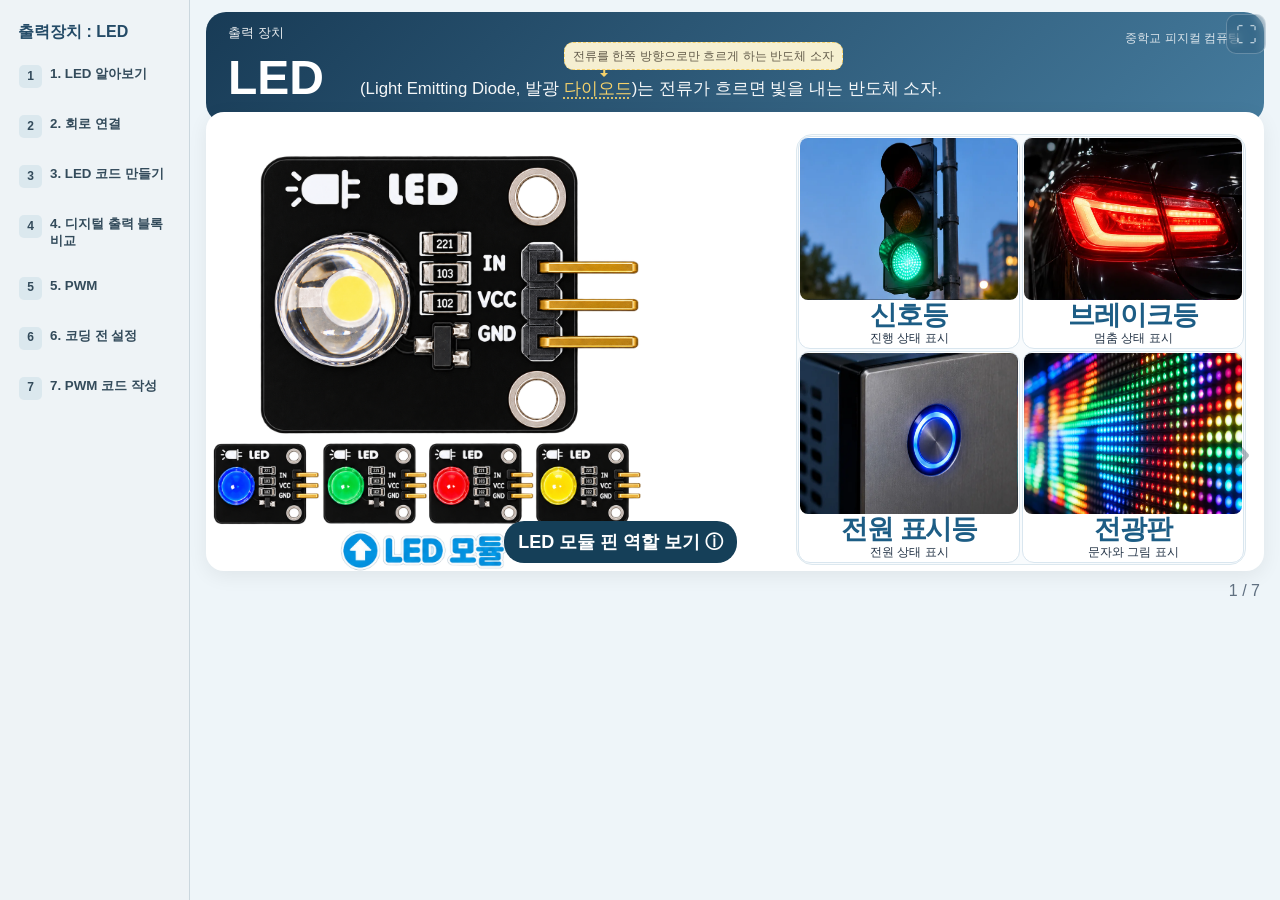
==== commit c43880d9: "Simplify pin popup wording and restore diode tooltip" ====
--- a/middle/phyCom/led/index.html
+++ b/middle/phyCom/led/index.html
@@ -23,7 +23,7 @@
 <header>
 <span class="course-label">중학교 피지컬 컴퓨팅</span>
 <span class="device-label">출력 장치</span>
-<div class="title-row"><h1>LED</h1><span class="slide-subtitle" id="slideSubtitle"></span><div class="title-desc">(Light Emitting Diode, 발광 <span class="diode-anchor"><span class="diode-bubble">다이오드는 전류를 한쪽 방향으로만 흐르게 하는 부품이에요.<br><br><b>발광다이오드(LED)는</b> 전류가 흐를 때 반도체 안에서 에너지가 빛으로 바뀌어 밝게 빛납니다. 그래서 전원과 방향을 맞춰 연결해야 해요.</span><button type="button" class="diode-word" data-open-dialog="diodeDialog" aria-haspopup="dialog" aria-label="다이오드 확대 설명 열기">다이오드</button></span>)는 전류가 흐르면 빛을 내는 반도체 소자.</div></div>
+<div class="title-row"><h1>LED</h1><span class="slide-subtitle" id="slideSubtitle"></span><div class="title-desc">(Light Emitting Diode, 발광 <span class="diode-anchor"><span class="diode-bubble">전류를 한쪽 방향으로만 흐르게 하는 반도체 소자</span><button type="button" class="diode-word" data-open-dialog="diodeDialog" aria-haspopup="dialog" aria-label="다이오드 확대 설명 열기">다이오드</button></span>)는 전류가 흐르면 빛을 내는 반도체 소자.</div></div>
 </header>
 <section class="slide active">
 <div class="concept-grid">
@@ -275,9 +275,9 @@
     <div class="lesson-dialog-content">
       <img class="pin-module-image" src="../assets/LED_white.png" alt="IN, VCC, GND가 표시된 수업용 LED 모듈 사진">
       <div class="lesson-dialog-text pin-role-list">
-        <p><strong>IN → D0~D13 중 하나</strong><span>디지털 신호를 받는 입력 핀입니다. 이번 수업에서는 여러 디지털 핀 중 <b>D3</b>에 연결해 켜기·끄기를 제어합니다.</span></p>
-        <p><strong>VCC → 5V</strong><span>전원을 공급받는 +극 핀입니다. 보드의 <b>5V</b> 또는 <b>3.3V</b>에 연결할 수 있으며, 이번 수업에서는 <b>5V</b>에 연결합니다.</span></p>
-        <p><strong>GND → GND</strong><span>전원의 −극(기준 전압) 핀입니다. 보드의 <b>GND</b>에 연결해 전류가 돌아가는 길을 만듭니다.</span></p>
+        <p><strong>IN → D0~D13</strong><span>디지털 신호 입력. 이번 수업은 D3 연결</span></p>
+        <p><strong>VCC → 5V</strong><span>+극 전원 입력. 이번 수업은 5V 연결</span></p>
+        <p><strong>GND → GND</strong><span>−극 전원 연결. 전류가 돌아가는 길</span></p>
       </div>
     </div>
   </div>
